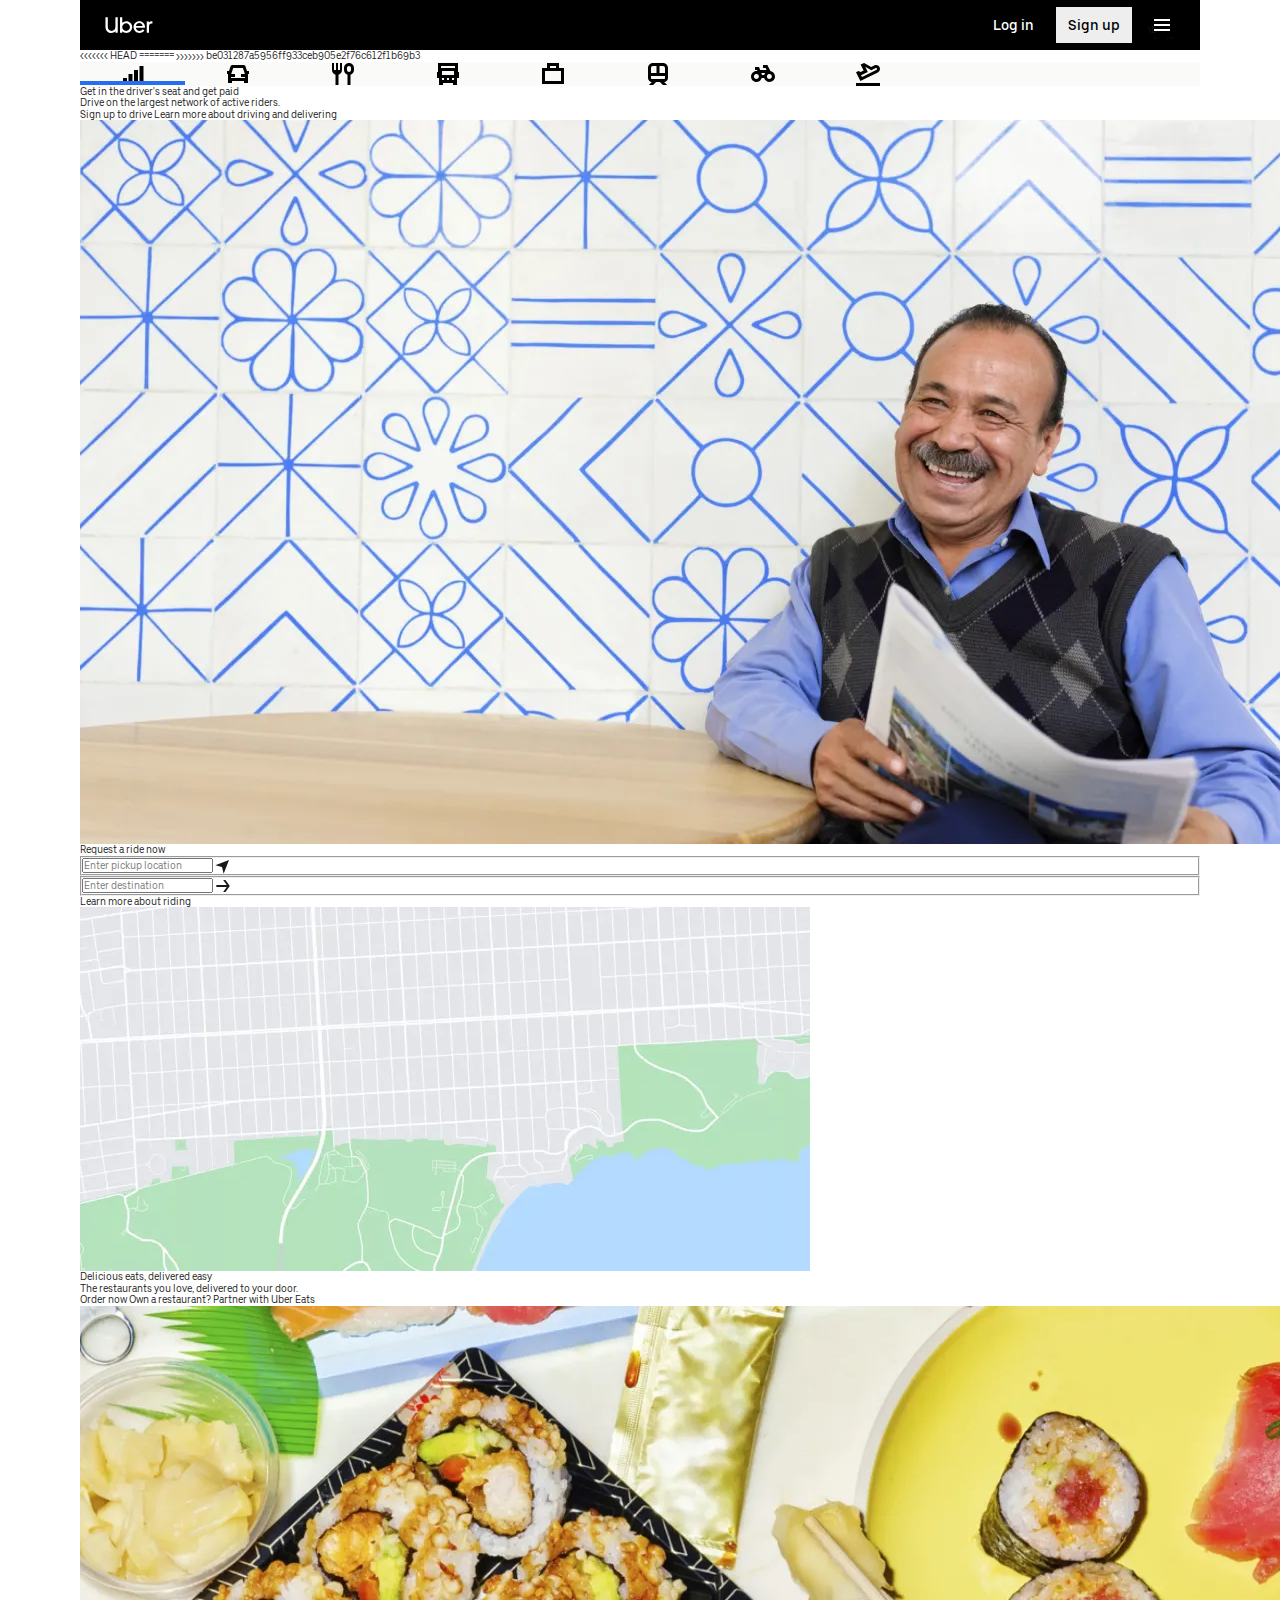
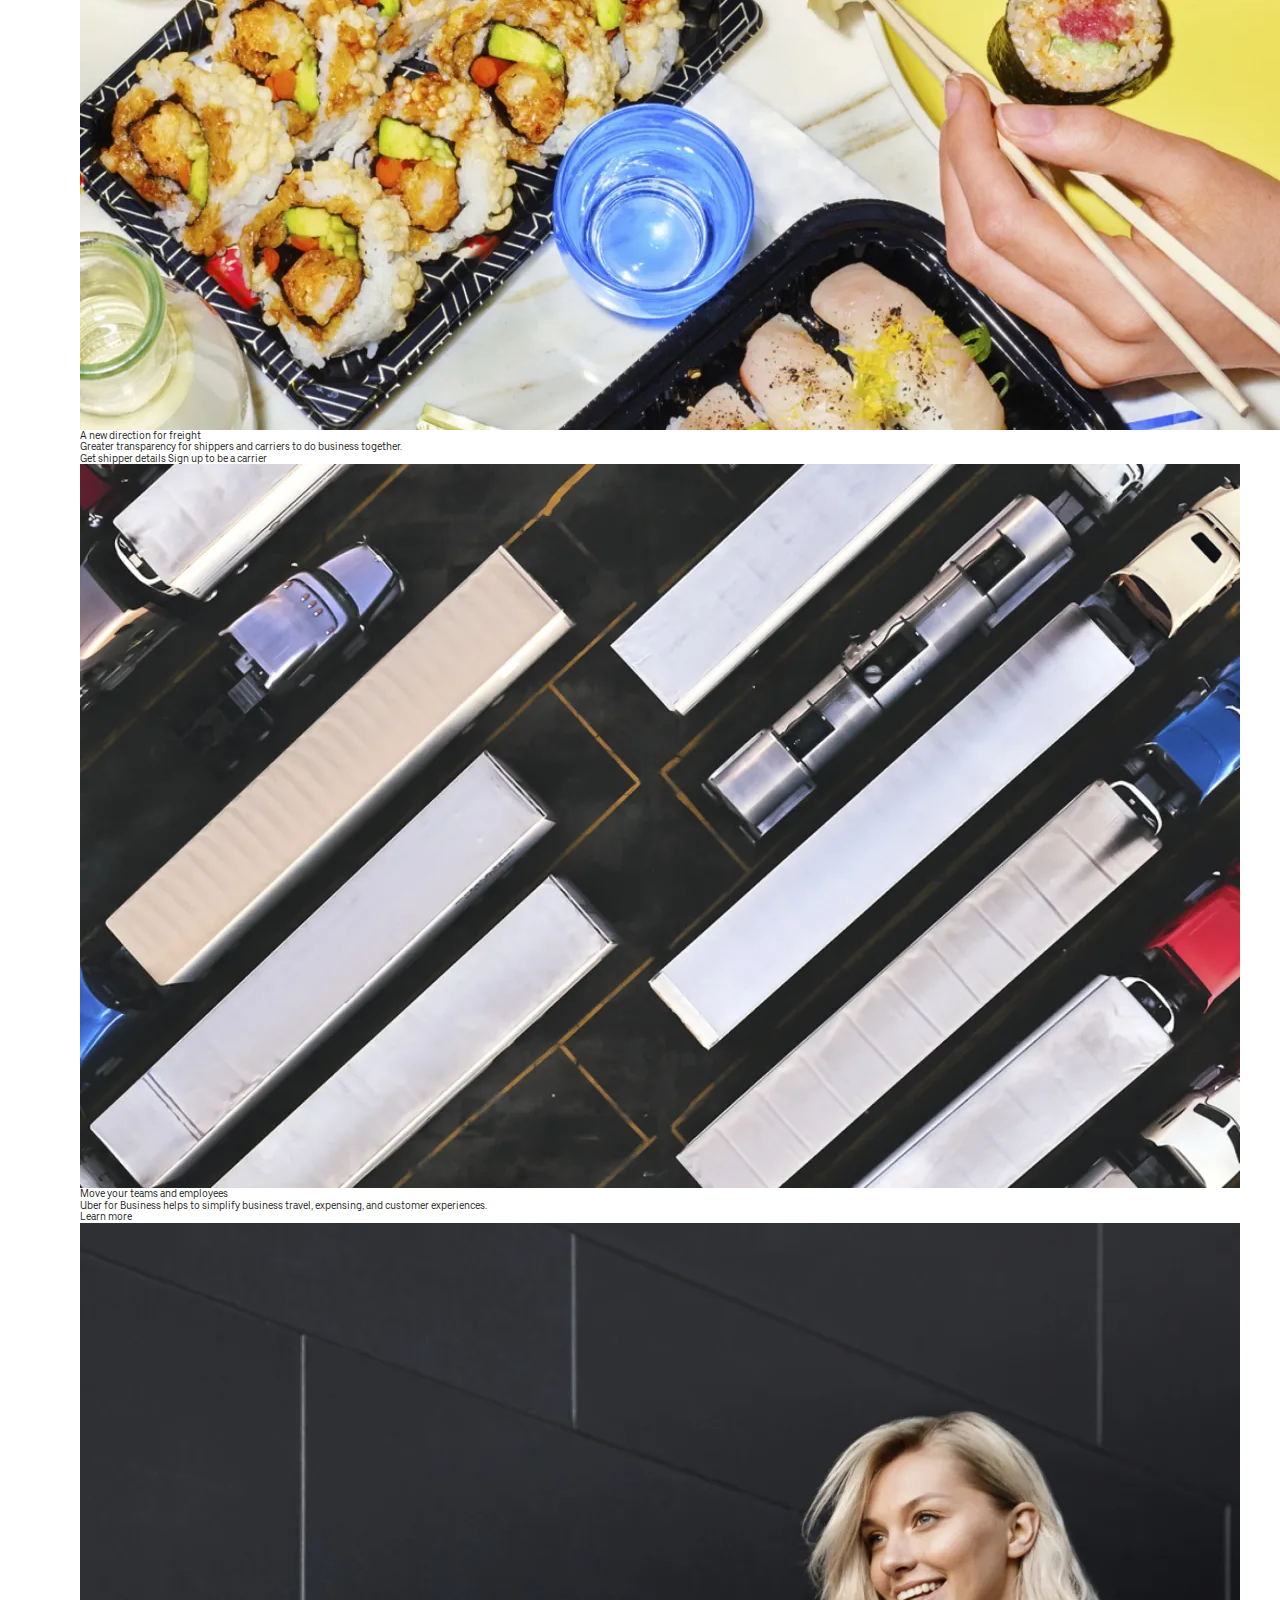
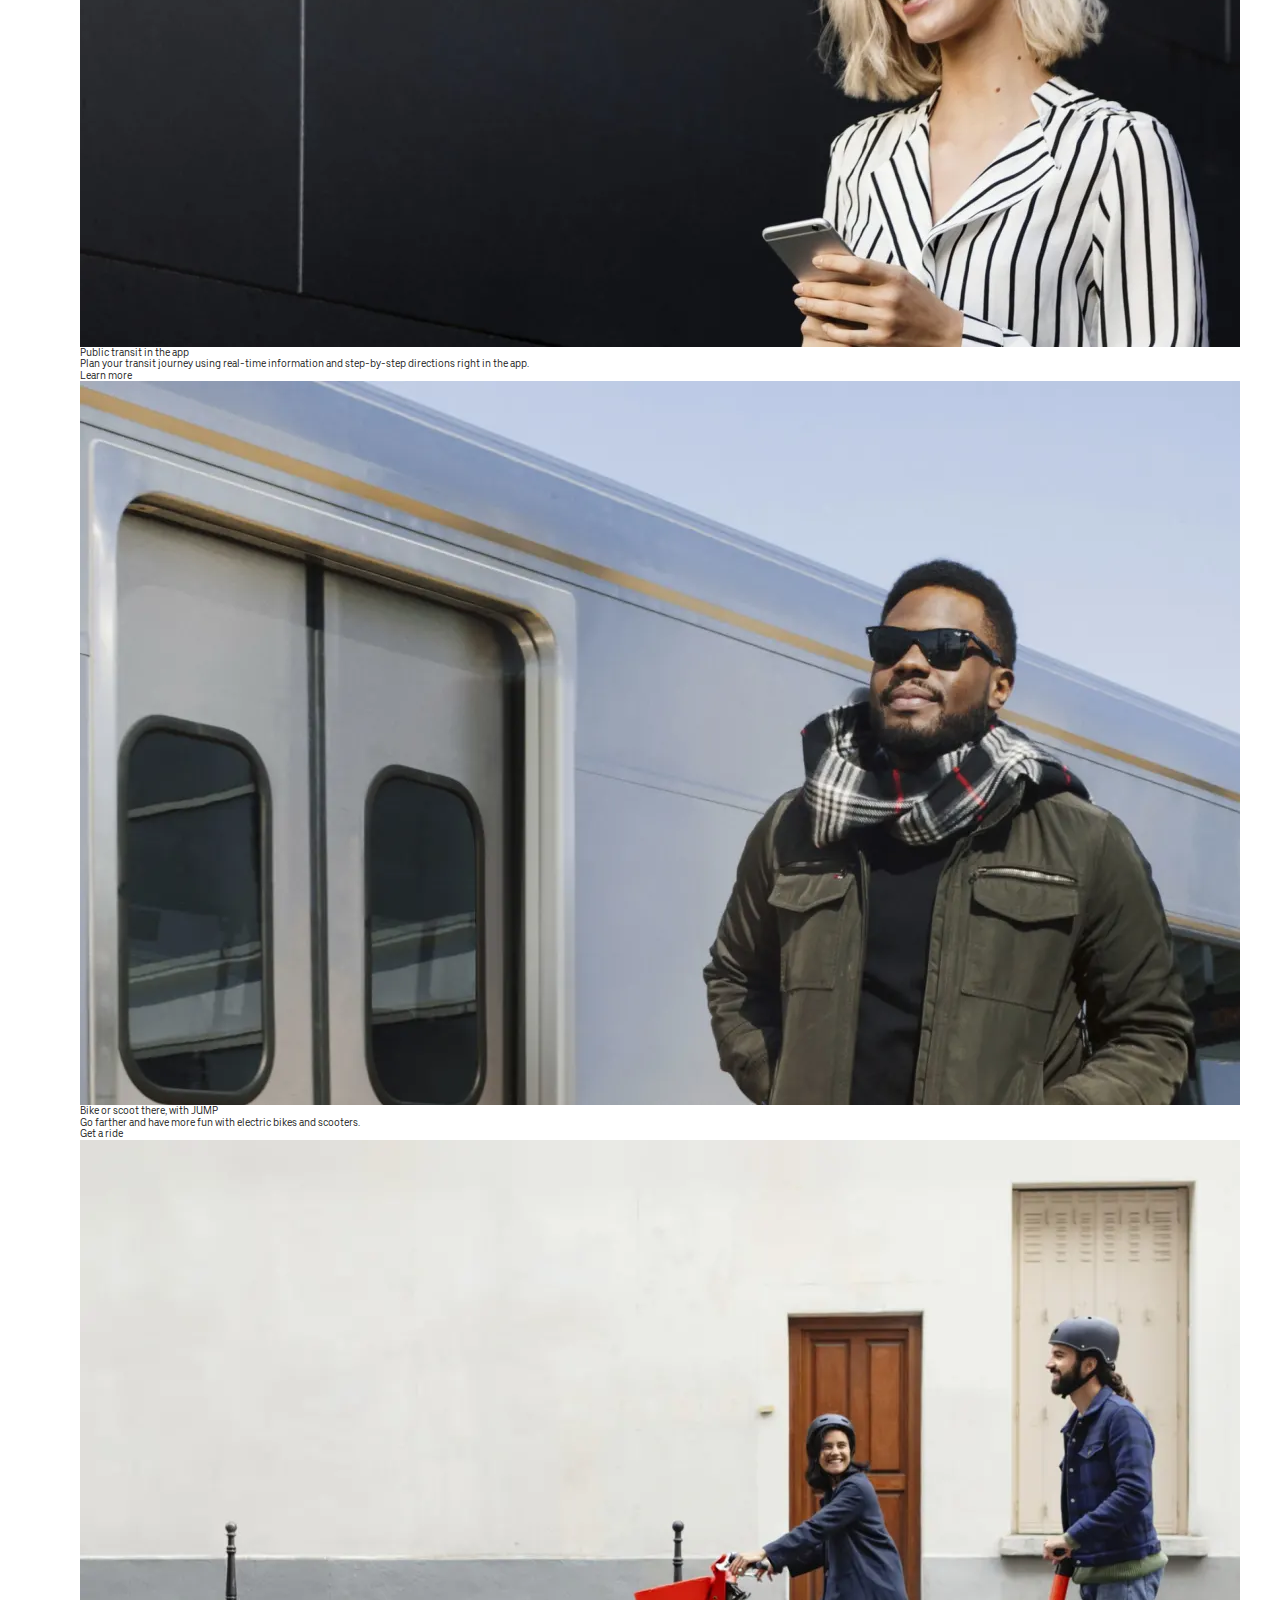
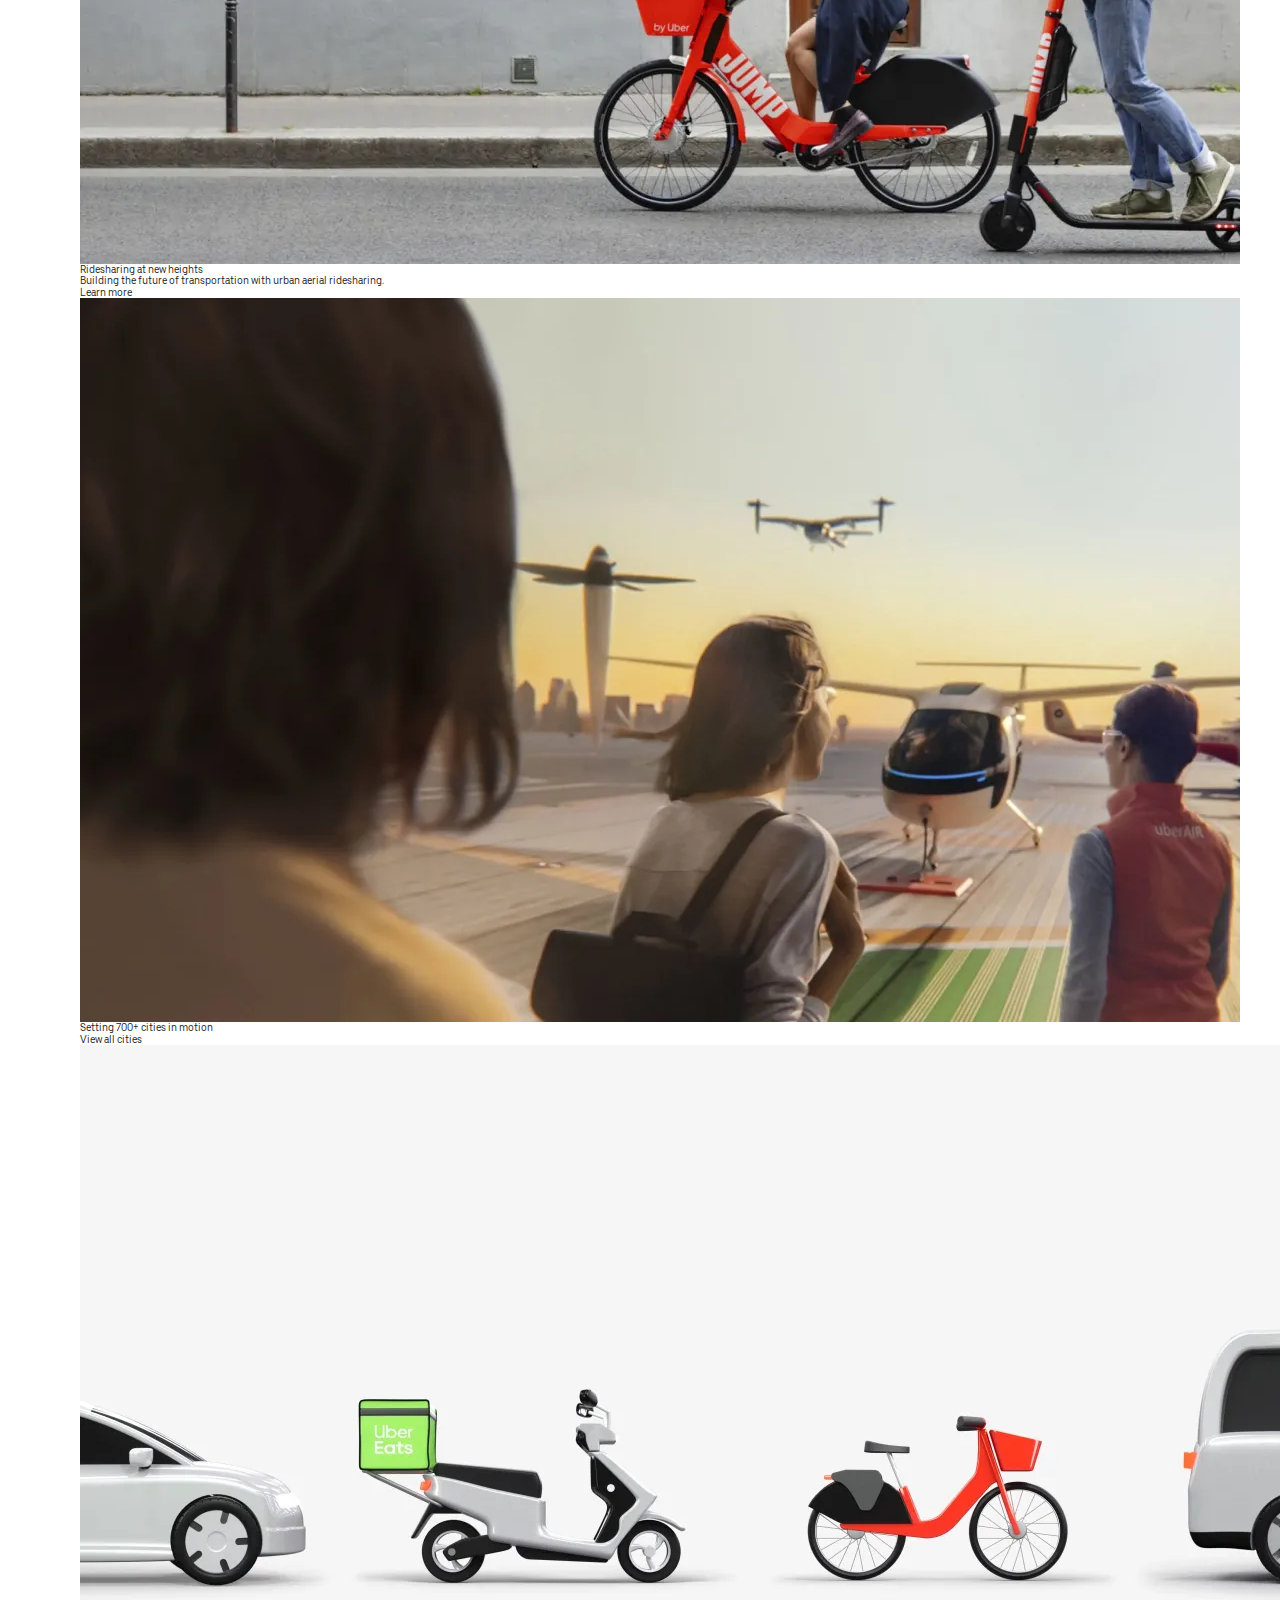
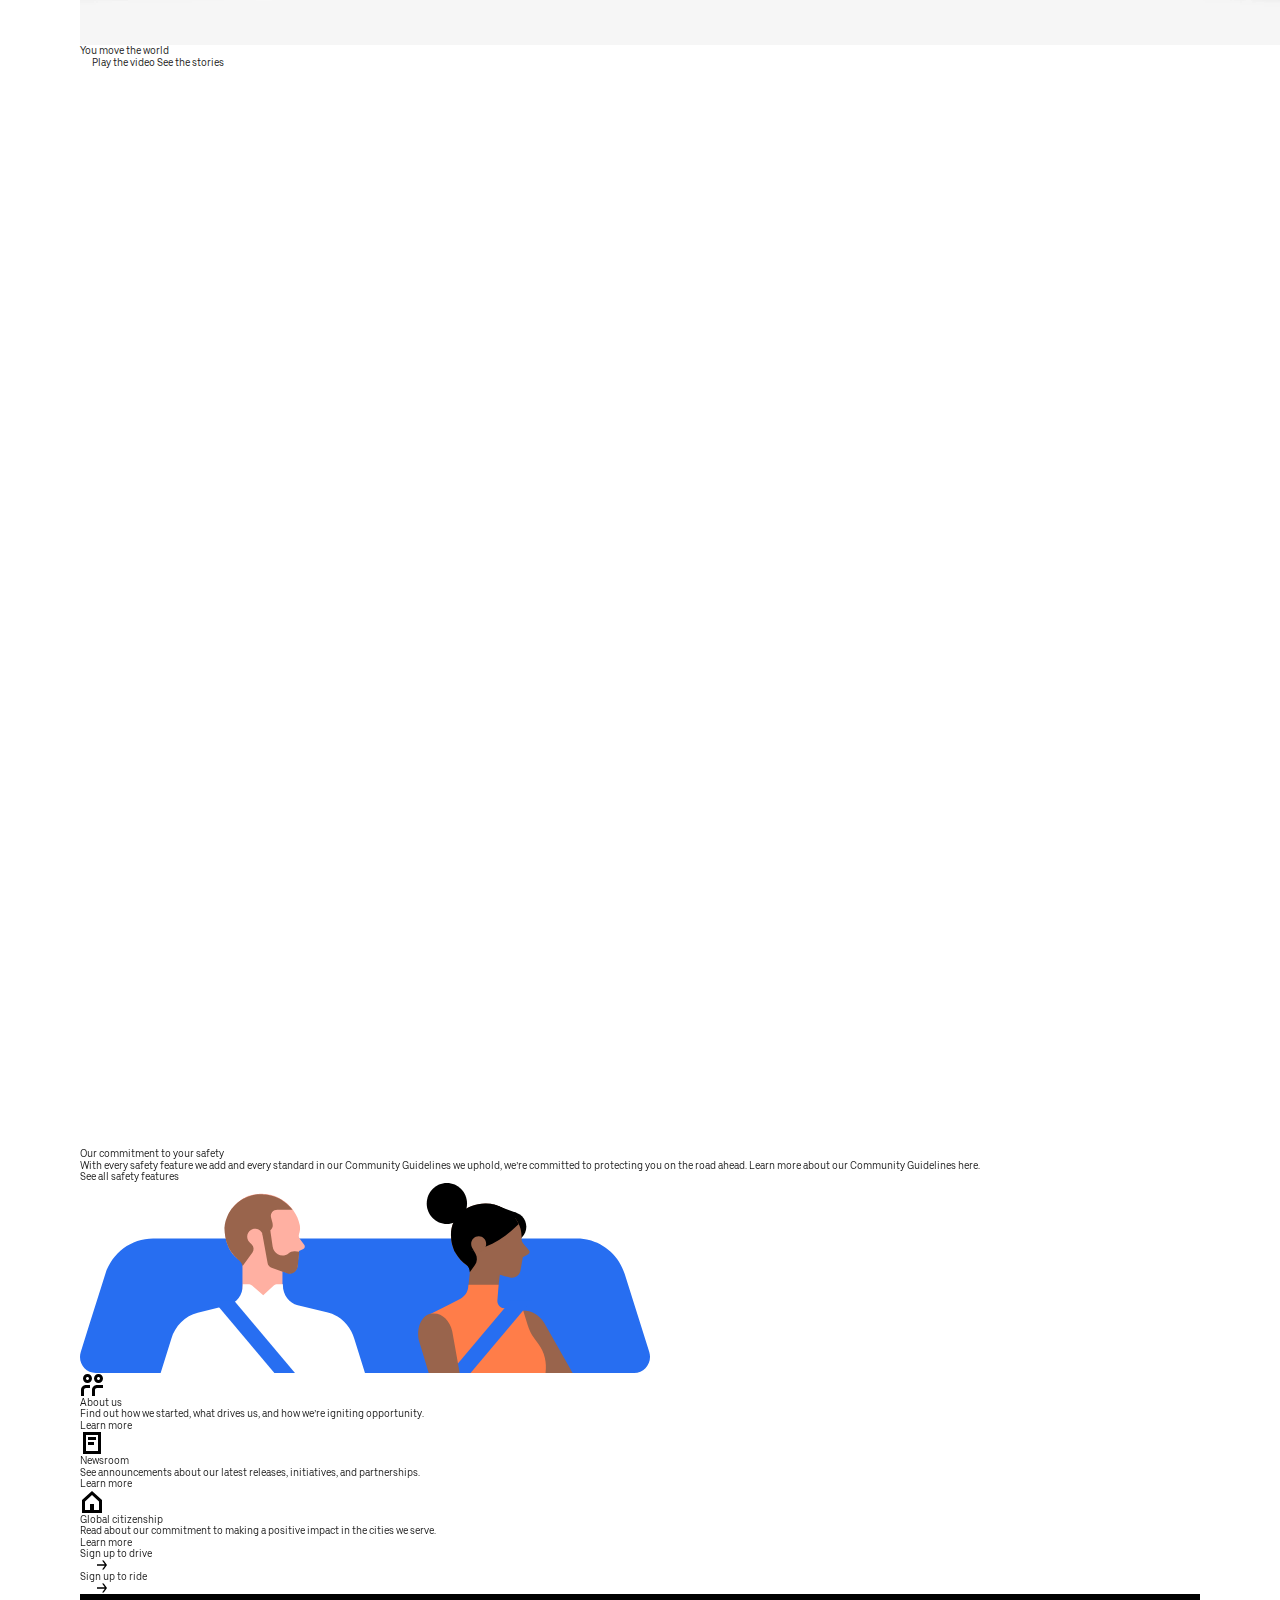
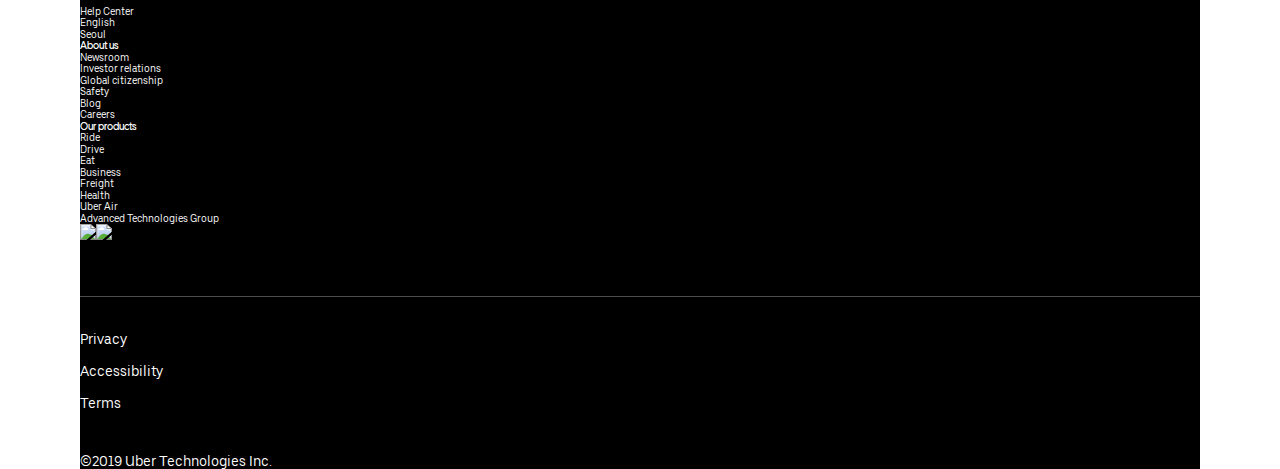
==== index.html @ dfd718b3 "Merge branch 'develop' of https://github.com/publizm/teamUber into develop" ====
<!DOCTYPE html>
<html lang="en">
<head>
    <meta charset="UTF-8">
    <meta name="viewport" content="width=device-width, initial-scale=1.0">
    <meta http-equiv="X-UA-Compatible" content="ie=edge">
    <title>Uber Project</title>
    <link rel="stylesheet" href="./assets/css/style.css">
	<script src="./assets/js/jquery-3.2.1.min.js"></script>
	<script src="./assets/js/header.js" defer></script>
</head>
<body>
    <div id="wrap">
        <header id="header">
            <div class="header-inner">
                <h1 class="logo">
                    <a href="#self">
                        <svg role="img" viewBox="0 0 154 52" fill="#fff">
                            <title>Uber</title>
                            <path d="M8.088 31.704c0 8.136 5.328 13.392 12.384 13.392 6.984 0 12.384-5.4 12.384-13.392V.6h7.56V51h-7.488v-4.68c-3.384 3.528-8.064 5.544-13.32 5.544-10.8 0-19.08-7.848-19.08-19.728V.6h7.56v31.104zM47.832 51V.6h7.272v18.36a18.156 18.156 0 0 1 13.032-5.472c10.8 0 19.296 8.568 19.296 19.224 0 10.584-8.496 19.152-19.296 19.152-5.112 0-9.792-2.088-13.104-5.472V51h-7.2zm7.128-18.288c0 7.056 5.616 12.744 12.672 12.744 6.912 0 12.6-5.688 12.6-12.744 0-7.128-5.688-12.744-12.6-12.744-6.984 0-12.672 5.616-12.672 12.744zm36.792-.072c0-10.368 8.136-19.08 18.864-19.08 10.584 0 18.36 8.136 18.36 19.08v2.376h-29.88c1.008 5.976 5.976 10.44 12.168 10.44 4.248 0 7.848-1.728 10.584-5.4l5.256 3.888c-3.672 4.896-9.144 7.848-15.84 7.848-11.016 0-19.512-8.208-19.512-19.152zm18.72-12.744c-5.4 0-9.936 3.744-11.232 9.36h22.392c-1.224-5.616-5.76-9.36-11.16-9.36zm42.696.864h-3.024c-4.752 0-8.208 3.672-8.208 9.36V51h-7.272V14.28h7.2v4.536c1.8-2.952 4.752-4.824 8.784-4.824h2.52v6.768z"/>
                        </svg>
                    </a>
                </h1>
                <div class="util-box">
                    <ul class="util-list clear-fix">
                        <li><a href="#self" class="login-btn">Log in</a></li>
                        <li><a href="#self" class="signup-btn">Sign up</a></li>
                    </ul>
                    <button type="button" class="nav-btn" aria-label="navigation button">
                        <span>gnb button</span>
                    </button>
                </div>
            </div>
            <nav class="navigation" style="display: none;">
                <h2 class="a11y-hidden">Global menu</h2>
                <section class="menu-login-area" aria-hidden="true">
                    <h3 class="a11y-hidden">Login area</h3>
                    <ul class="type-list">
                        <li>
                            <span class="icon" aria-hidden="true">
                                <svg viewBox="0 0 24 24" fill="none">
                                    <path d="M12 1C5.9 1 1 5.9 1 12s4.9 11 11 11 11-4.9 11-11S18.1 1 12 1zm0 3c3.9 0 7.1 2.8 7.9 6.5h-3.1c-.6-2-2.5-3.5-4.7-3.5S8 8.5 7.4 10.5H4.3C4.9 6.8 8.1 4 12 4zm0 10c-1.1 0-2-.9-2-2s.9-2 2-2 2 .9 2 2-.9 2-2 2zm-7.9-.5h3.1c.5 1.5 1.7 2.8 3.2 3.2v3.1c-3.1-.6-5.6-3.1-6.3-6.3zm9.4 6.4v-3.1c1.5-.5 2.8-1.7 3.2-3.2h3.1c-.6 3.1-3.1 5.6-6.3 6.3z" fill="#000"></path>
                                </svg>
                            </span>
                            <a href="#self">
                                <p class="type-title">Driver login</p>
                                <span>
                                    <svg aria-hidden="true" focusable="false" width="44px" height="1em" fill="#000000" viewBox="0 0 36 36">
                                        <path fill-rule="evenodd" clip-rule="evenodd" d="M18.2354 2H24.2711L36 18L24.2711 34H18.2354L28.1237 20.56H0V15.44H28.1237L18.2354 2Z"></path>
                                    </svg>
                                </span>
                            </a>
                            <p class="text">Find everything you need to track your success on the road.</p>
                        </li>
                        <li>
                            <span class="icon" aria-hidden="true">
                                <svg viewBox="0 0 24 24" fill="none">
                                    <path fill-rule="evenodd" clip-rule="evenodd" d="M17.5 6.5c0 3-2.5 5.5-5.5 5.5S6.5 9.5 6.5 6.5 9 1 12 1s5.5 2.5 5.5 5.5zm-3 0C14.5 5.1 13.4 4 12 4S9.5 5.1 9.5 6.5 10.6 9 12 9s2.5-1.1 2.5-2.5zM3 20c0-3.3 2.7-6 6-6h6c3.3 0 6 2.7 6 6v3h-3v-3c0-1.7-1.4-3-3-3H9c-1.6 0-3 1.3-3 3v3H3v-3z" fill="#000"></path>
                                </svg>
                            </span>
                            <a href="#self">
                                <p class="type-title">Rider login</p>
                                <span>
                                    <svg aria-hidden="true" focusable="false" width="44px" height="1em" fill="#000000" viewBox="0 0 36 36">
                                        <path fill-rule="evenodd" clip-rule="evenodd" d="M18.2354 2H24.2711L36 18L24.2711 34H18.2354L28.1237 20.56H0V15.44H28.1237L18.2354 2Z"></path>
                                    </svg>
                                </span>
                            </a>
                            <p class="text">Manage your payment options, review trip history, and more.</p>
                        </li>
                    </ul>
                </section>

                <section class="menu-signup-area" aria-hidden="true">
                    <h3 class="a11y-hidden">Sign up area</h3>
                    <ul class="type-list">
                        <li>
                            <span class="icon" aria-hidden="true">
                                <svg viewBox="0 0 24 24" fill="none">
                                    <path d="M12 1C5.9 1 1 5.9 1 12s4.9 11 11 11 11-4.9 11-11S18.1 1 12 1zm0 3c3.9 0 7.1 2.8 7.9 6.5h-3.1c-.6-2-2.5-3.5-4.7-3.5S8 8.5 7.4 10.5H4.3C4.9 6.8 8.1 4 12 4zm0 10c-1.1 0-2-.9-2-2s.9-2 2-2 2 .9 2 2-.9 2-2 2zm-7.9-.5h3.1c.5 1.5 1.7 2.8 3.2 3.2v3.1c-3.1-.6-5.6-3.1-6.3-6.3zm9.4 6.4v-3.1c1.5-.5 2.8-1.7 3.2-3.2h3.1c-.6 3.1-3.1 5.6-6.3 6.3z" fill="#000"></path>
                                </svg>
                            </span>
                            <a href="#self">
                                <p class="type-title">Sign up to drive</p>
                                <span>
                                    <svg aria-hidden="true" focusable="false" width="44px" height="1em" fill="#000000" viewBox="0 0 36 36">
                                        <path fill-rule="evenodd" clip-rule="evenodd" d="M18.2354 2H24.2711L36 18L24.2711 34H18.2354L28.1237 20.56H0V15.44H28.1237L18.2354 2Z"></path>
                                    </svg>
                                </span>
                            </a>
                        </li>
                        <li>
                            <span class="icon" aria-hidden="true">
                                <svg viewBox="0 0 24 24" fill="none">
                                    <path fill-rule="evenodd" clip-rule="evenodd" d="M17.5 6.5c0 3-2.5 5.5-5.5 5.5S6.5 9.5 6.5 6.5 9 1 12 1s5.5 2.5 5.5 5.5zm-3 0C14.5 5.1 13.4 4 12 4S9.5 5.1 9.5 6.5 10.6 9 12 9s2.5-1.1 2.5-2.5zM3 20c0-3.3 2.7-6 6-6h6c3.3 0 6 2.7 6 6v3h-3v-3c0-1.7-1.4-3-3-3H9c-1.6 0-3 1.3-3 3v3H3v-3z" fill="#000"></path>
                                </svg>
                            </span>
                            <a href="#self">
                                <p class="type-title">Sign up to ride</p>
                                <span>
                                    <svg aria-hidden="true" focusable="false" width="44px" height="1em" fill="#000000" viewBox="0 0 36 36">
                                        <path fill-rule="evenodd" clip-rule="evenodd" d="M18.2354 2H24.2711L36 18L24.2711 34H18.2354L28.1237 20.56H0V15.44H28.1237L18.2354 2Z"></path>
                                    </svg>
                                </span>
                            </a>
                        </li>
                    </ul>
                </section>

                <section class="menu-gnb-area" aria-hidden="true">
                    <h3 class="a11y-hidden">site navigation area</h3>
                    <div class="language-btn-box">
                        <a href="#self" class="language-btn">
                            <span>
                                <svg viewBox="0 0 24 24" fill="none">
                                    <title>EN</title>
                                    <path d="M12 1C5.9 1 1 5.9 1 12s4.9 11 11 11 11-4.9 11-11S18.1 1 12 1zm8 11c0 .7-.1 1.4-.3 2-.6-1.5-1.6-3.1-3-4.7l1.8-1.8c1 1.3 1.5 2.8 1.5 4.5zM6.5 6.5c1.3 0 3.6.8 6 2.9l-3.2 3.2C7.1 9.8 6.5 7.5 6.5 6.5zm8.1 5c2.3 2.7 2.9 5 2.9 6-1.3 0-3.6-.8-6-2.9l3.1-3.1zm1.9-6.1l-1.9 1.9c-1.6-1.4-3.2-2.4-4.7-3 .7-.2 1.3-.3 2-.3 1.8 0 3.3.5 4.6 1.4zM4 12c0-.7.1-1.4.3-2 .6 1.5 1.6 3.1 3 4.7l-1.8 1.8C4.5 15.2 4 13.7 4 12zm3.5 6.6l1.9-1.9c1.6 1.4 3.2 2.4 4.7 3-.7.2-1.3.3-2 .3-1.8 0-3.3-.5-4.6-1.4z" fill="currentColor"></path>
                                </svg>
                            </span>
                            EN
                        </a>
                    </div>
                    <ul class="depth2 clear-fix" role="tablist">
                        <li class="on" role="tab">
                            <button type="button">Our products</button>
                        </li>
                        <li role="tab">
                            <button type="button">Our company</button>
                        </li>
                    </ul>
                    <div class="depth3">
                        <div class="gnb-list-box" role="tabpanel" aria-hidden="false">
                            <h4 class="a11y-hidden">Our products menu</h4>
                            <ul class="depth3-list">
                                <li>
                                    <a href="#self">
                                        Ride
                                        <span aria-hidden="true">
                                            <svg viewBox="0 0 24 24" fill="none">
                                                <path d="M18 8v3.8l-6 4.6-6-4.6V8l6 4.6L18 8z" fill="#000"></path>
                                            </svg>
                                        </span>
                                    </a>
                                    <ul class="depth4-list">
                                        <li><a href="#self">Overview</a></li>
                                        <li><a href="#self">How it works</a></li>
                                        <li><a href="#self">Price estimator</a></li>
                                        <li><a href="#self">Safety</a></li>
                                        <li><a href="#self">Find a city</a></li>
                                        <li><a href="#self">Find an airport</a></li>
                                        <li><a href="#self">Blog</a></li>
                                    </ul>
                                </li>
                                <li>
                                    <a href="#self">
                                        Drive
                                        <span aria-hidden="true">
                                            <svg viewBox="0 0 24 24" fill="none">
                                                <path d="M18 8v3.8l-6 4.6-6-4.6V8l6 4.6L18 8z" fill="#000"></path>
                                            </svg>
                                        </span>
                                    </a>
                                    <ul class="depth4-list">
                                        <li><a href="#self">Overview</a></li>
                                        <li><a href="#self">How to sign up</a></li>
                                        <li><a href="#self">Earnings</a></li>
                                        <li><a href="#self">Driver app</a></li>
                                        <li><a href="#self">Driver safety</a></li>
                                        <li><a href="#self">Blog</a></li>
                                    </ul>
                                </li>
                                <li>
                                    <a href="#self">
                                        Uber Eats
                                        <span aria-hidden="true">
                                            <svg viewBox="0 0 24 24" fill="none">
                                                <path d="M18 8v3.8l-6 4.6-6-4.6V8l6 4.6L18 8z" fill="#000"></path>
                                            </svg>
                                        </span>
                                    </a>
                                    <ul class="depth4-list">
                                        <li><a href="#self">Overview</a></li>
                                        <li><a href="#self">Find a city</a></li>
                                        <li><a href="#self">Blog</a></li>
                                    </ul>
                                </li>
                                <li>
                                    <a href="#self">
                                        Uber for Business
                                        <span aria-hidden="true">
                                            <svg viewBox="0 0 24 24" fill="none">
                                                <path d="M18 8v3.8l-6 4.6-6-4.6V8l6 4.6L18 8z" fill="#000"></path>
                                            </svg>
                                        </span>
                                    </a>
                                    <ul class="depth4-list">
                                        <li><a href="#self">Overview</a></li>
                                        <li><a href="#self">Resources</a></li>
                                        <li><a href="#self">Uber for Business Blog</a></li>
                                    </ul>
                                </li>
                                <li>
                                    <a href="#self">
                                        Freight
                                        <span aria-hidden="true">
                                            <svg viewBox="0 0 24 24" fill="none">
                                                <path d="M18 8v3.8l-6 4.6-6-4.6V8l6 4.6L18 8z" fill="#000"></path>
                                            </svg>
                                        </span>
                                    </a>
                                    <ul class="depth4-list">
                                        <li><a href="#self">Overview</a></li>
                                        <li><a href="#self">Blog</a></li>
                                    </ul>
                                </li>
                            </ul>
                        </div>
                        <div class="gnb-list-box" role="tabpanel" aria-hidden="true">
                            <h4 class="a11y-hidden">Our company menu</h4>
                            <ul class="depth3-list">
                                <li>
                                    <a href="#self">About us</a>
                                </li>
                                <li>
                                    <a href="#self">How Uber works</a>
                                </li>
                                <li>
                                    <a href="#self">Global citizenship</a>
                                </li>
                                <li>
                                    <a href="#self">Newsroom</a>
                                </li>
                                <li>
                                    <a href="#self">Investor relations</a>
                                </li>
                                <li>
                                    <a href="#self">Careers</a>
                                </li>
                            </ul>
                        </div>
                    </div>
                    <div class="cs-cite-box">
                        <ul class="cs-list">
                            <li><a href="#self">Safety</a></li>
                            <li><a href="#self">Help</a></li>
                        </ul>
                    </div>
                </section>
            </nav>
        </header>
<<<<<<< HEAD
=======
        <style>
            /* .product-panel {display: none;} */


            /* 시작 */
        </style>
>>>>>>> be031287a5956ff933ceb905e2f76c612f1b69b3
        <main id="main" role="main">
            <section class="products">
                <h2 class="a11y-hidden">products</h2>
                <div class="product-list">
                    <ul role="tablist">
                        <li class="product-list-tab on" role="tab" aria-controls="section1" tabindex="0">
                            <a href="#self">
                                <img src="./assets/images/product-icon-graph.svg" alt="">
                                <span>Earn</span>
                            </a>
                        </li>
                        <li class="product-list-tab" role="tab" aria-controls="section2" tabindex="0">
                            <a href="#self">
                                <img src="./assets/images/product-icon-car.svg" alt="">
                                <span>Ride</span>
                            </a>
                        </li>
                        <li class="product-list-tab" role="tab" aria-controls="section3" tabindex="0">
                            <a href="#self">
                                <img src="./assets/images/product-icon-eats.svg" alt="">
                                <span>Eat</span>
                            </a>
                        </li>
                        <li class="product-list-tab" role="tab" aria-controls="section4" tabindex="0">
                            <a href="#self">
                                <img src="./assets/images/product-icon-truck.svg" alt="">
                                <span>Freight</span>
                            </a>
                        </li>
                        <li class="product-list-tab" role="tab" aria-controls="section5" tabindex="0">
                            <a href="#self">
                                <img src="./assets/images/product-icon-business.svg" alt="">
                                <span>Business</span>
                            </a>
                        </li>
                        <li class="product-list-tab" role="tab" aria-controls="section6" tabindex="0">
                            <a href="#self">
                                <img src="./assets/images/product-icon-subway.svg" alt="">
                                <span>Transit</span>
                            </a>
                        </li>
                        <li class="product-list-tab" role="tab" aria-controls="section7" tabindex="0">
                            <a href="#self">
                                <img src="./assets/images/product-icon-bike.svg" alt="">
                                <span>Bike</span>
                            </a>
                        </li>
                        <li class="product-list-tab" role="tab" aria-controls="section8" tabindex="0">
                            <a href="#self">
                                <img src="./assets/images/product-icon-airplane.svg" alt="">
                                <span>Fly</span>
                            </a>
                        </li>
                    </ul>
                </div>
                <div class="product-outer">
                    <div class="product-panel earn" role="tabpanel" id="section1" aria-labelledby="tab1">
                        <div class="detail-text">
                            <em>Get in the driver's seat and get paid</em>
                            <p>Drive on the largest network of active riders.</p>
                            <a href="#self" class="btn-link">Sign up to drive</a>
                            <a href="#self" class="text-link">Learn more about driving and delivering</a>
                        </div>
                        <div class="detail-img">
                            <img src="./assets/images/earn_2x.jpg" alt="">
                        </div>
                    </div>
                    <div class="product-panel ride" role="tabpanel" id="section2" aria-labelledby="tab2">
                        <div class="detail-text">
                            <em>Request a ride now</em>
                            <form class="request-input-box">
                                <fieldset class="pickup">
                                    <label for="user-location" class="a11y-hidden">pickup location</label>
                                    <input type="text" id="user-location" name="pickup" placeholder="Enter pickup location" required>
                                    <a href="#self">
                                        <svg aria-hidden="true" focusable="false" width="16px" height="16px" fill="currentColor" viewBox="0 0 24 24" tabindex="0" role="button" aria-label="Locate me" class="pe-location-fetch bi ys fr yt s7 yu">
                                            <path d="M10.5 13.5L.5 11 21 3l-8 20.5-2.5-10z"></path>
                                        </svg>
                                    </a>
                                </fieldset>
                                <fieldset class="destination">
                                    <label for="" class="a11y-hidden">Enter destination</label>
                                    <input type="text" id="" name="destination" placeholder="Enter destination" required>
                                    <a href="#self" role="button">
                                        <svg viewBox="0 0 24 24" fill="none" width="16px" height="16px">
                                            <title>Arrow right (filled)</title><path d="M22.2 12l-6.5 9h-3.5l5.5-7.5H2v-3h15.7L12.2 3h3.5l6.5 9z" fill="currentColor"></path>
                                        </svg>
                                    </a>
                                </fieldset>
                            </form>
                            <a href="#self" class="text-link">Learn more about riding</a>
                        </div>
                        <div class="detail-img">
                            <img src="./assets/images/map.jpg" alt="">
                        </div>
                    </div>
                    <div class="product-panel eat" role="tabpanel" id="section3" aria-labelledby="tab3">
                        <div class="detail-text">
                            <em>Delicious eats, delivered easy</em>
                            <p>The restaurants you love, delivered to your door.</p>
                            <a href="#self" class="btn-link">Order now</a>
                            <a href="#self" class="text-link">Own a restaurant? Partner with Uber Eats</a>
                        </div>
                        <div class="detail-img">
                            <img src="./assets/images/Eats_2x.jpg" alt="">
                        </div>
                    </div>
                    <div class="product-panel freight" role="tabpanel" id="section4" aria-labelledby="tab5">
                        <div class="detail-text">
                            <em>A new direction for freight</em>
                            <p>Greater transparency for shippers and carriers to do business together.</p>
                            <a href="#self" class="btn-link">Get shipper details</a>
                            <a href="#self" class="text-link">Sign up to be a carrier</a>
                        </div>
                        <div class="detail-img">
                            <img src="./assets/images/Freight_2x.jpg" alt="">
                        </div>
                    </div>
                    <div class="product-panel business" role="tabpanel" id="section5" aria-labelledby="tab5">
                        <div class="detail-text">
                            <em>Move your teams and employees</em>
                            <p>Uber for Business helps to simplify business travel, expensing, and customer experiences.</p>
                            <a href="#self" class="btn-link">Learn more</a>
                        </div>
                        <div class="detail-img">
                            <img src="./assets/images/Business_2x.jpg" alt="">
                        </div>
                    </div>
                    <div class="product-panel transit" role="tabpanel" id="section6" aria-labelledby="tab6">
                        <div class="detail-text">
                            <em>Public transit in the app</em>
                            <p>Plan your transit journey using real-time information and step-by-step directions right in the app.</p>
                            <a href="#self" class="btn-link">Learn more</a>
                        </div>
                        <div class="detail-img">
                            <img src="./assets/images/Transit_2x.jpg" alt="">
                        </div>
                    </div>
                    <div class="product-panel bike" role="tabpanel" id="section7" aria-labelledby="tab7">
                        <div class="detail-text">
                            <em>Bike or scoot there, with JUMP</em>
                            <p>Go farther and have more fun with electric bikes and scooters.</p>
                            <a href="#self" class="btn-link">Get a ride</a>
                        </div>
                        <div class="detail-img">
                            <img src="./assets/images/bikes_2x.jpg" alt="">
                        </div>
                    </div>
                    <div class="product-panel fly" role="tabpanel" id="section8" aria-labelledby="tab8">
                        <div class="detail-text">
                            <em>Ridesharing at new heights</em>
                            <p>Building the future of transportation with urban aerial ridesharing.</p>
                            <a href="#self" class="btn-link">Learn more</a>
                        </div>
                        <div class="detail-img">
                            <img src="./assets/images/Fly_2x.jpg" alt="">
                        </div>
                    </div>
                </div>
            </section>
            <section class="service">
                <div class="service-info">
                    <h2>Setting 700+ cities in motion</h2>
                    <a href="#self" class="text-link">View all cities</a>
                </div>
                <div class="service-bg">
                    <img src="./assets/images/Modalities_banner_home.jpg" alt="">
                </div>
            </section>
            <article class="ad-video">
                <h2 class="a11y-hidden">Uber video for AD</h2>
                <div class="video-info-layer">
                    <p>You move the world</p>
                    <a href="#self" class="youtube-link">
                        <svg aria-hidden="true" focusable="false" width="1em" height="1em" fill="white" viewBox="0 0 65 45">
                            <path d="M54 0H11C4.9 0 0 4.9 0 11v23c0 6.1 4.9 11 11 11h43c6.1 0 11-4.9 11-11V11c0-6.1-4.9-11-11-11zm-8.8 22.9l-19.5 10c-.2.1-.5 0-.7-.2 0-.1-.1-.1-.1-.2v-20c0-.3.2-.5.5-.5.1 0 .2 0 .2.1l19.5 10c.2.1.3.4.2.7.1 0 0 .1-.1.1z"></path>
                        </svg>
                        <span>Play the video</span>
                    </a>
                    <a href="#self" class="text-link">See the stories</a>
                </div>
                <div class="video-box">
                    <video src="./assets/video/ad-video.mp4" muted autoplay loop></video>
                </div>
            </article>
            <section class="safety">
                <div class="safety-details">
                    <h2>Our commitment to your safety</h2>
                    <p>
                        With every safety feature we add and every standard in our Community Guidelines we uphold, we’re committed to protecting you on the road ahead. Learn more about our Community Guidelines <a href="#self" class="here-link">here</a>.
                    </p>
                    <a href="#self" class="text-link">See all safety features</a>
                </div>
                <div class="safety-bg">
                    <img src="./assets/images/Safety_ilo.svg" alt="">
                </div>
            </section>
            <div class="sitemap-info">
                <div>
                    <img src="./assets/images/person-multiple-outlined.svg" alt="about-icon">
                    <dl class="description">
                        <dt>About us</dt>
                        <dd>Find out how we started, what drives us, and how we’re igniting opportunity.</dd>
                    </dl>
                    <a href="#self" class="text-link">Learn more</a>
                </div>
                <div>
                    <img src="./assets/images/document-outlined.svg" alt="newsroom-icon">
                    <dl class="description">
                        <dt>Newsroom</dt>
                        <dd>See announcements about our latest releases, initiatives, and partnerships.</dd>
                    </dl>
                    <a href="#self" class="text-link">Learn more</a>
                </div>
                <div>
                    <img src="./assets/images/home-outlined.svg" alt="citizenship-icon">
                    <dl class="description">
                        <dt>Global citizenship</dt>
                        <dd>Read about our commitment to making a positive impact in the cities we serve.</dd>
                    </dl>
                    <a href="#self" class="text-link">Learn more</a>
                </div>
            </div>
            <ul class="signup-list">
                <li>
                    <a href="#self">
                        <p>Sign up to drive</p>
                        <span>
                            <svg aria-hidden="true" focusable="false" width="44px" height="1em" fill="#000000" viewBox="0 0 36 36">
                                <path fill-rule="evenodd" clip-rule="evenodd" d="M18.2354 2H24.2711L36 18L24.2711 34H18.2354L28.1237 20.56H0V15.44H28.1237L18.2354 2Z"></path>
                            </svg>
                        </span>
                    </a>
                </li>
                <li>
                    <a href="#self">
                        <p>Sign up to ride</p>
                        <span>
                            <svg aria-hidden="true" focusable="false" width="44px" height="1em" fill="#000000" viewBox="0 0 36 36">
                                <path fill-rule="evenodd" clip-rule="evenodd" d="M18.2354 2H24.2711L36 18L24.2711 34H18.2354L28.1237 20.56H0V15.44H28.1237L18.2354 2Z"></path>
                            </svg>
                        </span>
                    </a>
                </li>
            </ul>
        </main>
        <footer id="footer">
            <div class="footer-top">
                <a href="#self" class="footer-logo">
                    <svg xmlns="http://www.w3.org/2000/svg" viewBox="0 0 154 52" fill="#fff">
                        <path d="M8.088 31.704c0 8.136 5.328 13.392 12.384 13.392 6.984 0 12.384-5.4 12.384-13.392V.6h7.56V51h-7.488v-4.68c-3.384 3.528-8.064 5.544-13.32 5.544-10.8 0-19.08-7.848-19.08-19.728V.6h7.56v31.104zM47.832 51V.6h7.272v18.36a18.156 18.156 0 0 1 13.032-5.472c10.8 0 19.296 8.568 19.296 19.224 0 10.584-8.496 19.152-19.296 19.152-5.112 0-9.792-2.088-13.104-5.472V51h-7.2zm7.128-18.288c0 7.056 5.616 12.744 12.672 12.744 6.912 0 12.6-5.688 12.6-12.744 0-7.128-5.688-12.744-12.6-12.744-6.984 0-12.672 5.616-12.672 12.744zm36.792-.072c0-10.368 8.136-19.08 18.864-19.08 10.584 0 18.36 8.136 18.36 19.08v2.376h-29.88c1.008 5.976 5.976 10.44 12.168 10.44 4.248 0 7.848-1.728 10.584-5.4l5.256 3.888c-3.672 4.896-9.144 7.848-15.84 7.848-11.016 0-19.512-8.208-19.512-19.152zm18.72-12.744c-5.4 0-9.936 3.744-11.232 9.36h22.392c-1.224-5.616-5.76-9.36-11.16-9.36zm42.696.864h-3.024c-4.752 0-8.208 3.672-8.208 9.36V51h-7.272V14.28h7.2v4.536c1.8-2.952 4.752-4.824 8.784-4.824h2.52v6.768z"/>
                    </svg>
                </a>
                <ul class="footer-help">
                    <li>
                        <a href="#self">
                            <span class="icon">
                                <svg aria-hidden="true" focusable="false" fill="currentColor" viewBox="0 0 24 24">
                                    <path d="M12 0a12 12 0 1 0 12 12A12 12 0 0 0 12 0zm0 20.73A8.73 8.73 0 1 1 20.73 12 8.74 8.74 0 0 1 12 20.73z"></path>
                                    <path d="M12 5.45a4.37 4.37 0 0 0-4.28 3.5l3.21.65A1.09 1.09 0 1 1 12 10.91H9.82v4.36h3.27V14A4.36 4.36 0 0 0 12 5.45zM9.82 16.7h3.27v1.85H9.82z"></path>
                                </svg>
                            </span>
                            Help Center
                        </a>
                    </li>
                    <li>
                        <a href="#self">
                            <span class="icon">
                                <svg aria-hidden="true" focusable="false" fill="currentColor" viewBox="0 0 23 23">
                                    <path d="M12 1C5.9 1 1 5.9 1 12s4.9 11 11 11 11-4.9 11-11S18.1 1 12 1zm8 11c0 .7-.1 1.4-.3 2-.6-1.5-1.6-3.1-3-4.7l1.8-1.8c1 1.3 1.5 2.8 1.5 4.5zM6.5 6.5c1.3 0 3.6.8 6 2.9l-3.2 3.2C7.1 9.8 6.5 7.5 6.5 6.5zm8.1 5c2.3 2.7 2.9 5 2.9 6-1.3 0-3.6-.8-6-2.9l3.1-3.1zm1.9-6.1l-1.9 1.9c-1.6-1.4-3.2-2.4-4.7-3 .7-.2 1.3-.3 2-.3 1.8 0 3.3.5 4.6 1.4zM4 12c0-.7.1-1.4.3-2 .6 1.5 1.6 3.1 3 4.7l-1.8 1.8C4.5 15.2 4 13.7 4 12zm3.5 6.6l1.9-1.9c1.6 1.4 3.2 2.4 4.7 3-.7.2-1.3.3-2 .3-1.8 0-3.3-.5-4.6-1.4z" fill="currentColor"></path>
                                </svg>
                            </span>
                            English
                        </a>
                    </li>
                    <li>
                        <a href="#self">
                            <span class="icon">
                                <svg aria-hidden="true" focusable="false" fill="currentColor" viewBox="0 0 17 17">
                                    <path d="M11.477 12.274l-3.615 2.72-3.614-2.72a5.7 5.7 0 0 1-1.953-4.312c0-3.131 2.492-5.671 5.567-5.671 3.076 0 5.567 2.54 5.567 5.67a5.7 5.7 0 0 1-1.952 4.313M7.862 0C3.52 0 0 3.586 0 8.008a8.041 8.041 0 0 0 3.318 6.536l.024-.049-.023.049L7.862 18l4.544-3.456-.023-.049.023.049a8.042 8.042 0 0 0 3.319-6.536C15.725 3.586 12.205 0 7.862 0"></path><path d="M6.638 6.628a1.788 1.788 0 0 0 0 2.495c.676.69 1.773.69 2.449 0a1.786 1.786 0 0 0 0-2.495 1.71 1.71 0 0 0-2.45 0"></path>
                                </svg>
                            </span>
                            Seoul
                        </a>
                    </li>
                </ul>
                <div class="footer-sitemap">
                    <div>
                        <a href="#self" id="footer-about">About us</a>
                        <ul class="footer-sitemap-list" aria-labelledby="footer-about">
                            <li><a href="#self">Newsroom</a></li>
                            <li><a href="#self">Investor relations</a></li>
                            <li><a href="#self">Global citizenship</a></li>
                            <li><a href="#self">Safety</a></li>
                            <li><a href="#self">Blog</a></li>
                            <li><a href="#self">Careers</a></li>
                        </ul>
                    </div>
                    <div>
                        <a href="#self" id="footer-product">Our products</a>
                        <ul class="footer-sitemap-list" aria-labelledby="footer-product">
                            <li><a href="#self">Ride</a></li>
                            <li><a href="#self">Drive</a></li>
                            <li><a href="#self">Eat</a></li>
                            <li><a href="#self">Business</a></li>
                            <li><a href="#self">Freight</a></li>
                            <li><a href="#self">Health</a></li>
                            <li><a href="#self">Uber Air</a></li>
                            <li><a href="#self">Advanced Technologies Group</a></li>
                        </ul>
                    </div>
                </div>
                <div class="download-apps">
                    <a href="#self"><img src="./assets/images/app-down.svg" alt="appStore download button"></a>
                    <a href="#self"><img src="./assets/images/google-down.svg" alt="googlePlay download button"></a>
                </div>
                <div class="footer-sns">
                    <ul class="clear-fix">
                        <li>
                            <a href="#self">
                                <svg aria-hidden="true" focusable="false" fill="white" viewBox="0 0 64 64" title="facebook">
                                    <title>Facebook Shortcut button</title>
                                    <path d="M36.463 60h-10.5V32h-7v-9.625h7v-5.6C25.963 8.725 28.063 4 37.338 4h7.7v9.625h-4.9c-3.675 0-3.85 1.4-3.85 3.85v4.9h8.75L44.163 32h-7.7v28z"></path>
                                </svg>
                            </a>
                        </li>
                        <li>
                            <a href="#self">
                                <svg aria-hidden="true" focusable="false" fill="white" viewBox="0 0 64 64" title="twitter">
                                    <title>Twitter Shortcut button</title>
                                    <path d="M58 15.877c-1.94.812-3.89 1.462-6.155 1.625 2.265-1.3 3.89-3.402 4.703-5.83-2.103 1.3-4.378 2.103-6.805 2.59-1.777-2.102-4.702-3.402-7.617-3.402-5.83 0-10.695 4.702-10.695 10.694 0 .813.163 1.625.325 2.428C22.85 23.494 15.07 19.279 9.727 12.8c-.975 1.625-1.462 3.402-1.462 5.342 0 3.727 1.94 6.967 4.702 8.907-1.777 0-3.402-.488-4.865-1.3v.162c0 5.18 3.728 9.395 8.582 10.37-.975.162-1.777.325-2.752.325-.65 0-1.3 0-1.94-.163 1.3 4.215 5.342 7.293 9.882 7.455-3.565 2.915-8.257 4.54-13.284 4.54-.813 0-1.777 0-2.59-.163a29.893 29.893 0 0 0 16.362 4.865c19.601 0 30.296-16.199 30.296-30.296v-1.3c2.102-1.787 3.89-3.565 5.342-5.667z"></path>
                                </svg>
                            </a>
                        </li>
                        <li>
                            <a href="#self">
                                <svg aria-hidden="true" focusable="false" fill="white" viewBox="0 0 24 24" title="youtube">
                                    <title>Youtube Shortcut button</title>
                                    <path d="M23.5 6.2c-.3-1-1.1-1.9-2.1-2.1-1.9-.6-9.4-.6-9.4-.6s-7.5 0-9.4.5C1.6 4.3.8 5.1.5 6.1 0 8.1 0 12 0 12s0 3.9.5 5.8c.3 1 1.1 1.9 2.1 2.1 1.9.5 9.4.5 9.4.5s7.5 0 9.4-.5c1-.3 1.8-1.1 2.1-2.1.5-1.9.5-5.8.5-5.8s0-3.9-.5-5.8zm-14 9.4V8.4l6.3 3.6-6.3 3.6z"></path>
                                </svg>
                            </a>
                        </li>
                        <li>
                            <a href="#self">
                                <svg aria-hidden="true" focusable="false" fill="white" viewBox="0 0 64 64" title="linkedin">
                                    <title>linkedIn Shortcut button</title>
                                    <path d="M48.172 7.998H15.974C11.611 7.998 8 11.61 8 15.973v31.9c0 4.514 3.61 8.125 7.974 8.125h32.047c4.364 0 7.974-3.61 7.974-7.974V15.973c.15-4.364-3.46-7.975-7.823-7.975zm-25.54 40.017h-7.166v-21.8h7.167v21.8zM19.05 23.229c-2.538 0-4.031-1.643-4.031-3.733s1.642-3.733 4.031-3.733c2.539 0 4.032 1.642 4.032 3.733.15 2.09-1.493 3.733-4.032 3.733zm29.714 24.786h-7.167V36.368c0-2.986-1.045-4.927-3.733-4.927-1.941 0-3.135 1.344-3.733 2.688a5.569 5.569 0 0 0-.298 1.791v12.095h-7.168s.15-19.71 0-21.8h7.168v3.136c.896-1.494 2.687-3.584 6.57-3.584 4.778 0 8.361 3.136 8.361 9.855v12.393z"></path>
                                </svg>
                            </a>
                        </li>
                        <li>
                            <a href="#self">
                                <svg aria-hidden="true" focusable="false" fill="white" viewBox="0 0 64 64" title="instagram">
                                    <title>Instargram Shortcut button</title>
                                    <path d="M58.022 21.275c-.178-2.671-.534-4.63-1.247-6.233-.712-1.78-1.602-3.205-3.027-4.63-1.425-1.425-2.85-2.315-4.63-3.027-1.603-.713-3.562-1.069-6.233-1.247-2.85-.178-3.74-.178-10.685-.178s-7.836 0-10.685.178c-2.671.178-4.63.534-6.233 1.247-1.78.712-3.205 1.602-4.63 3.027-1.425 1.425-2.315 2.85-3.027 4.63-.713 1.603-1.069 3.562-1.247 6.233C6.2 23.946 6.2 24.837 6.2 31.96s0 7.836.178 10.685c.178 2.671.534 4.63 1.247 6.233.712 1.78 1.602 3.205 3.027 4.63 1.425 1.425 2.85 2.315 4.63 3.027 1.603.713 3.562 1.069 6.233 1.247 2.671.178 3.562.178 10.685.178s7.836 0 10.685-.178c2.671-.178 4.63-.534 6.233-1.247 1.78-.712 3.205-1.602 4.63-3.027 1.425-1.425 2.315-2.85 3.027-4.63.713-1.603 1.069-3.562 1.247-6.233.178-2.671.178-3.562.178-10.685s0-7.836-.178-10.685zm-4.63 21.192c-.178 2.493-.534 3.918-.89 4.808-.535 1.247-1.069 2.137-1.96 3.028-.89.89-1.78 1.424-3.027 1.959-.89.356-2.315.712-4.808.89-2.671.178-3.562.178-10.507.178s-7.658 0-10.507-.178c-2.493-.178-3.918-.534-4.808-.89-1.247-.535-2.137-1.069-3.028-1.96-.89-.89-1.424-1.78-1.959-3.027-.356-.89-.712-2.315-.89-4.808-.178-2.671-.178-3.562-.178-10.507s0-7.658.178-10.507c.178-2.493.534-3.918.89-4.808.535-1.247 1.069-2.137 1.96-3.027.89-.89 1.78-1.425 3.027-1.96.89-.356 2.315-.712 4.808-.89 2.85-.178 3.562-.178 10.507-.178s7.657 0 10.507.178c2.493.178 3.918.534 4.808.89 1.247.535 2.137 1.07 3.028 1.96.89.89 1.424 1.78 1.958 3.027.357.89.713 2.315.89 4.808.179 2.671.179 3.562.179 10.507s0 7.658-.178 10.507z"></path><path d="M32.2 18.604c-7.301 0-13.178 5.877-13.178 13.178S24.899 44.96 32.2 44.96c7.301 0 13.178-5.877 13.178-13.178S39.501 18.604 32.2 18.604zm0 21.726c-4.808 0-8.548-3.918-8.548-8.548s3.918-8.548 8.548-8.548 8.548 3.918 8.548 8.548-3.74 8.548-8.548 8.548zM46.09 15.042c-1.603 0-3.027 1.425-3.027 3.027s1.246 3.028 3.027 3.028c1.603 0 3.027-1.247 3.027-3.028s-1.424-3.205-3.027-3.027z"></path>
                                </svg>
                            </a>
                        </li>
                    </ul>
                </div>
            </div>
            <div class="footer-bottom">
                <ul class="footer-legal">
                    <li><a href="#self">Privacy</a></li>
                    <li><a href="#self">Accessibility</a></li>
                    <li><a href="#self">Terms</a></li>
                </ul>
                <small class="copyright">&copy;2019 Uber Technologies Inc.</small>
            </div>
        </footer>
    </div>
</body>
</html>
---- assets/css/style.css ----
@charset "utf-8";

@import "fonts.css";
@import "reset.css";
@import "layout.css";
@import "be9smile.css";
@import "moorekwon.css";
@import "publee.css";
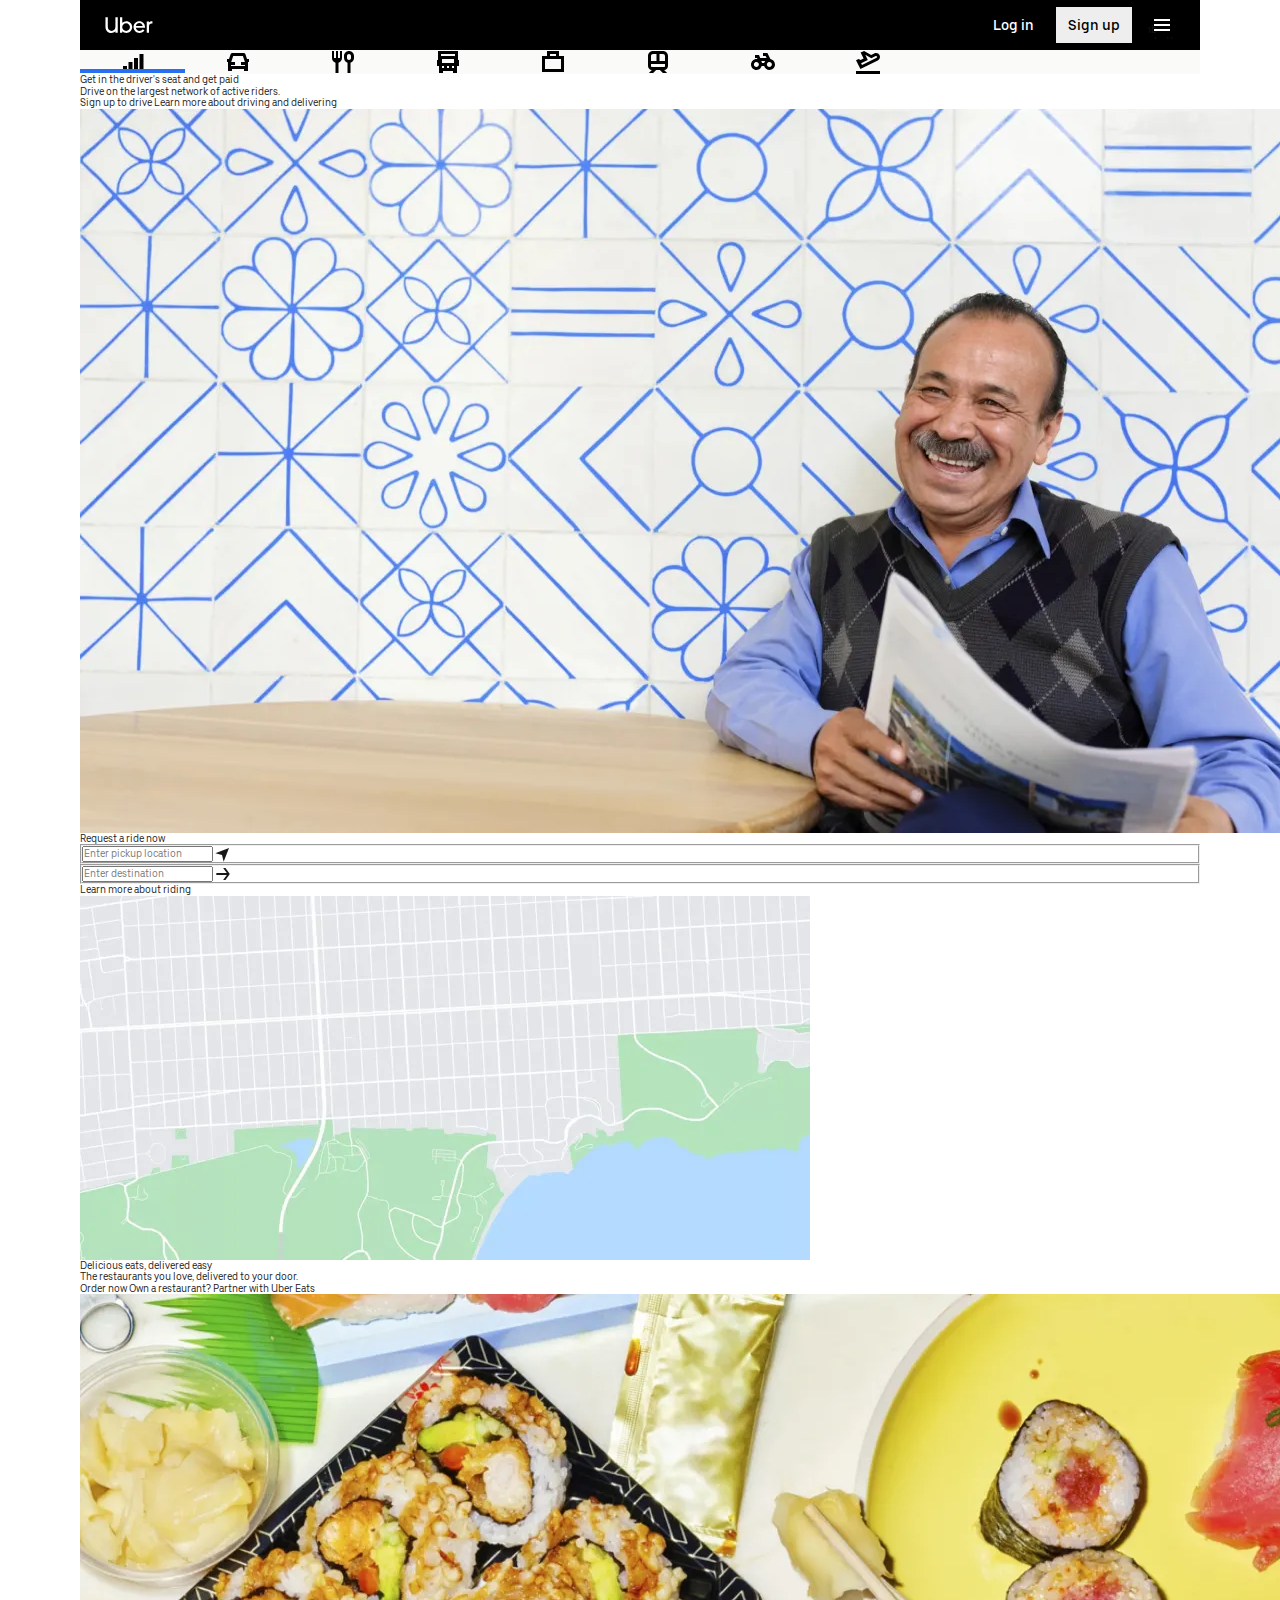
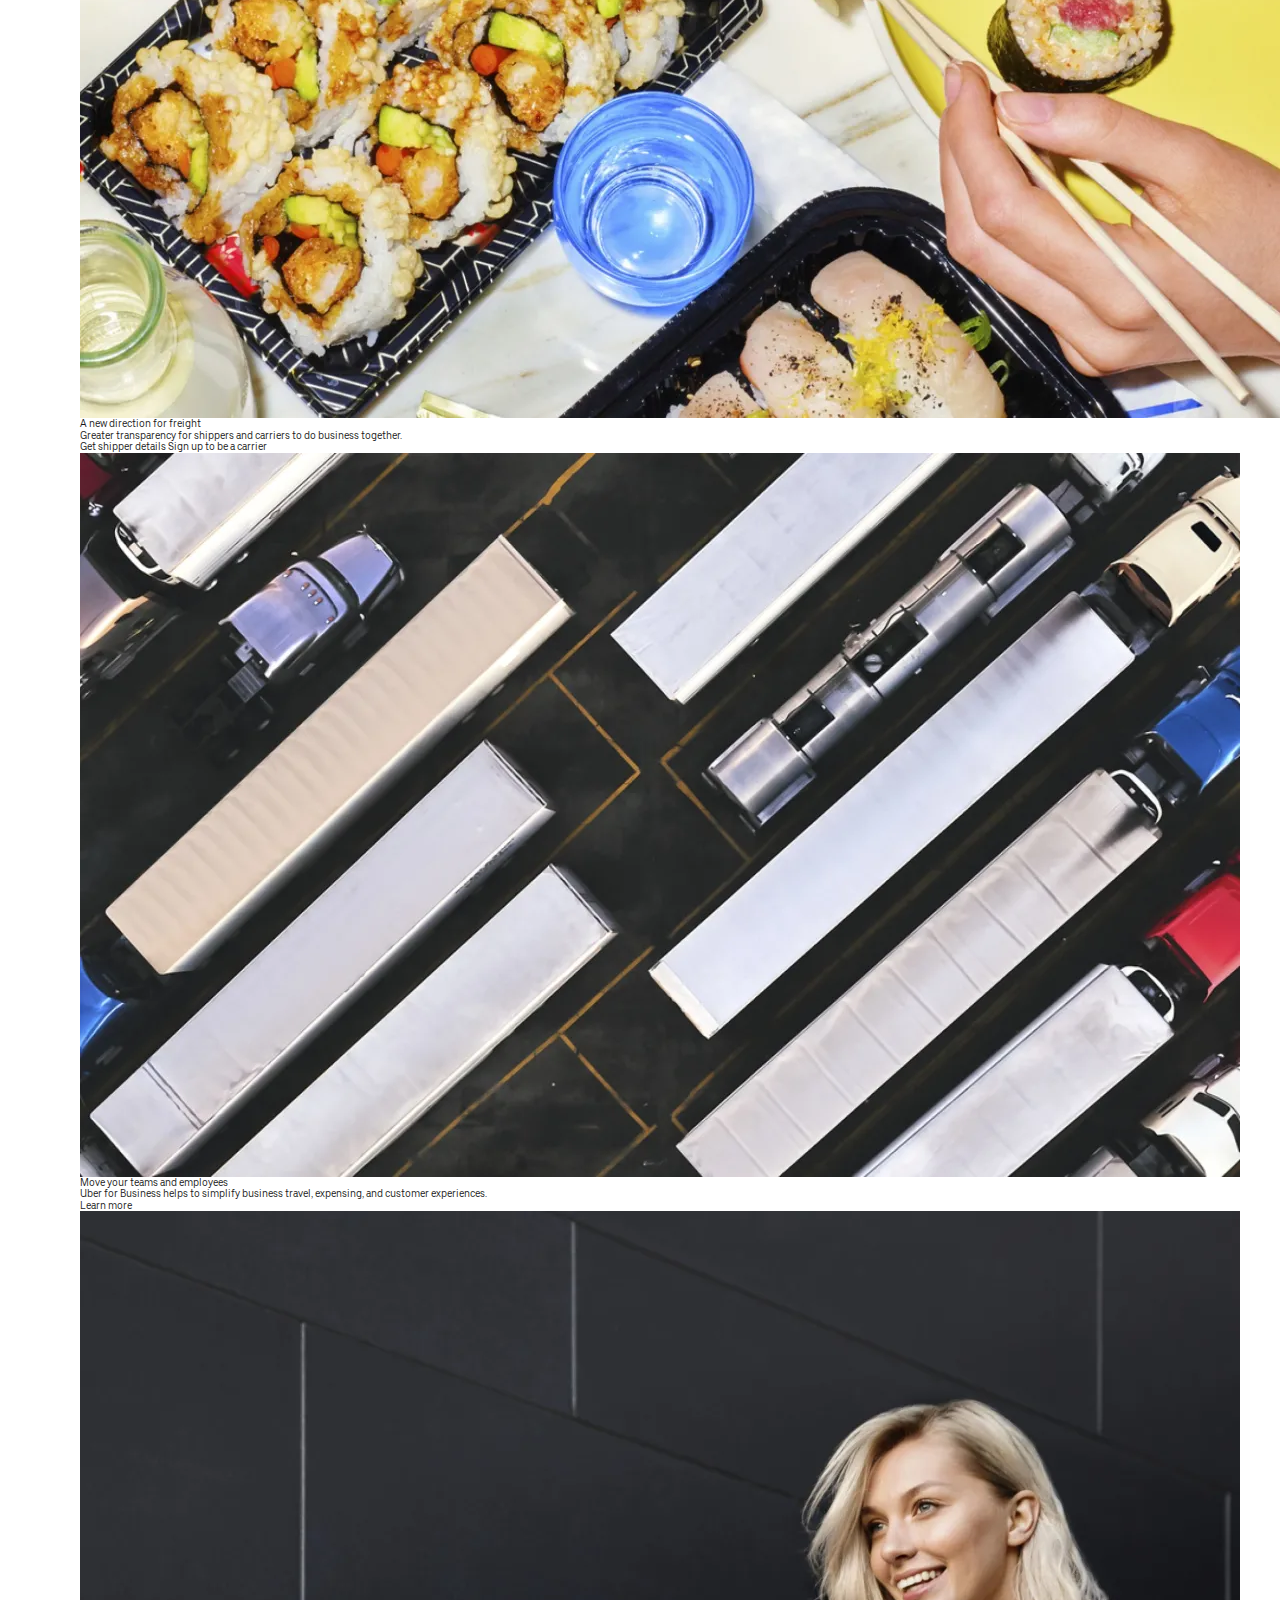
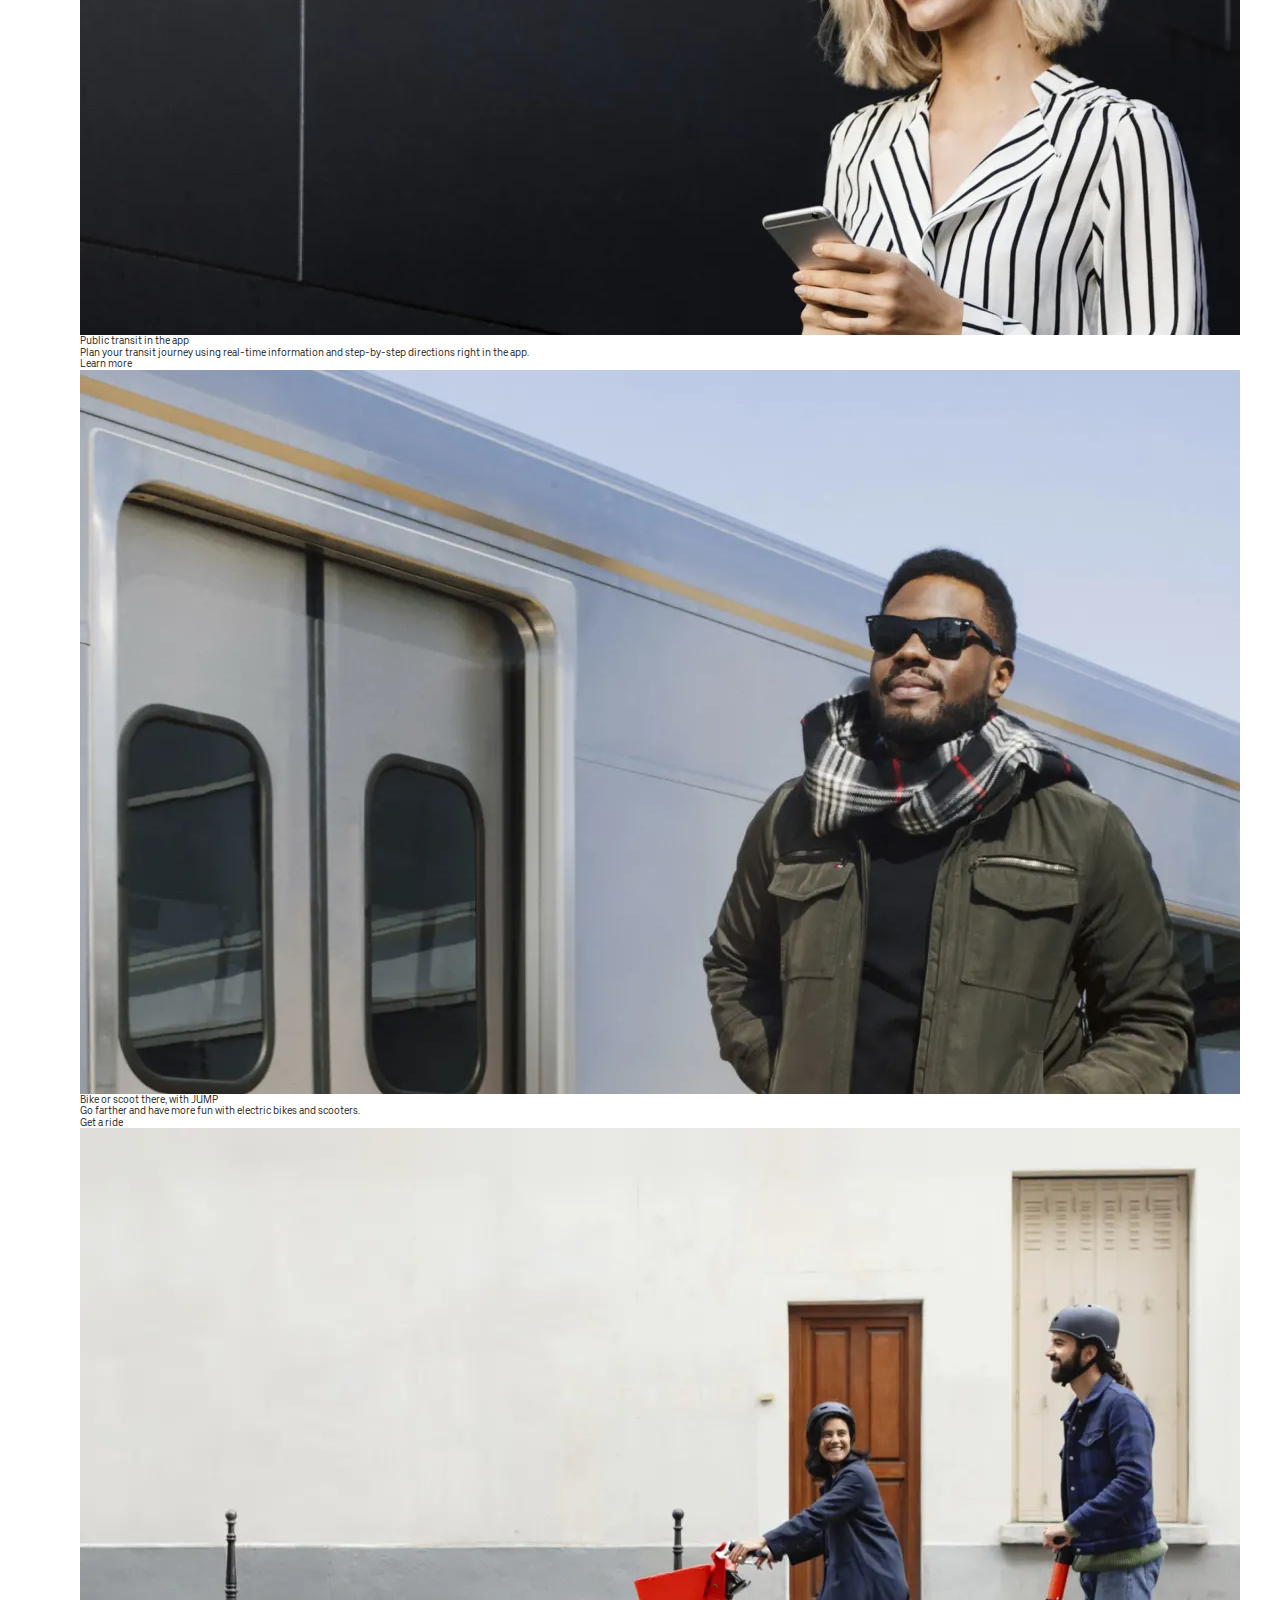
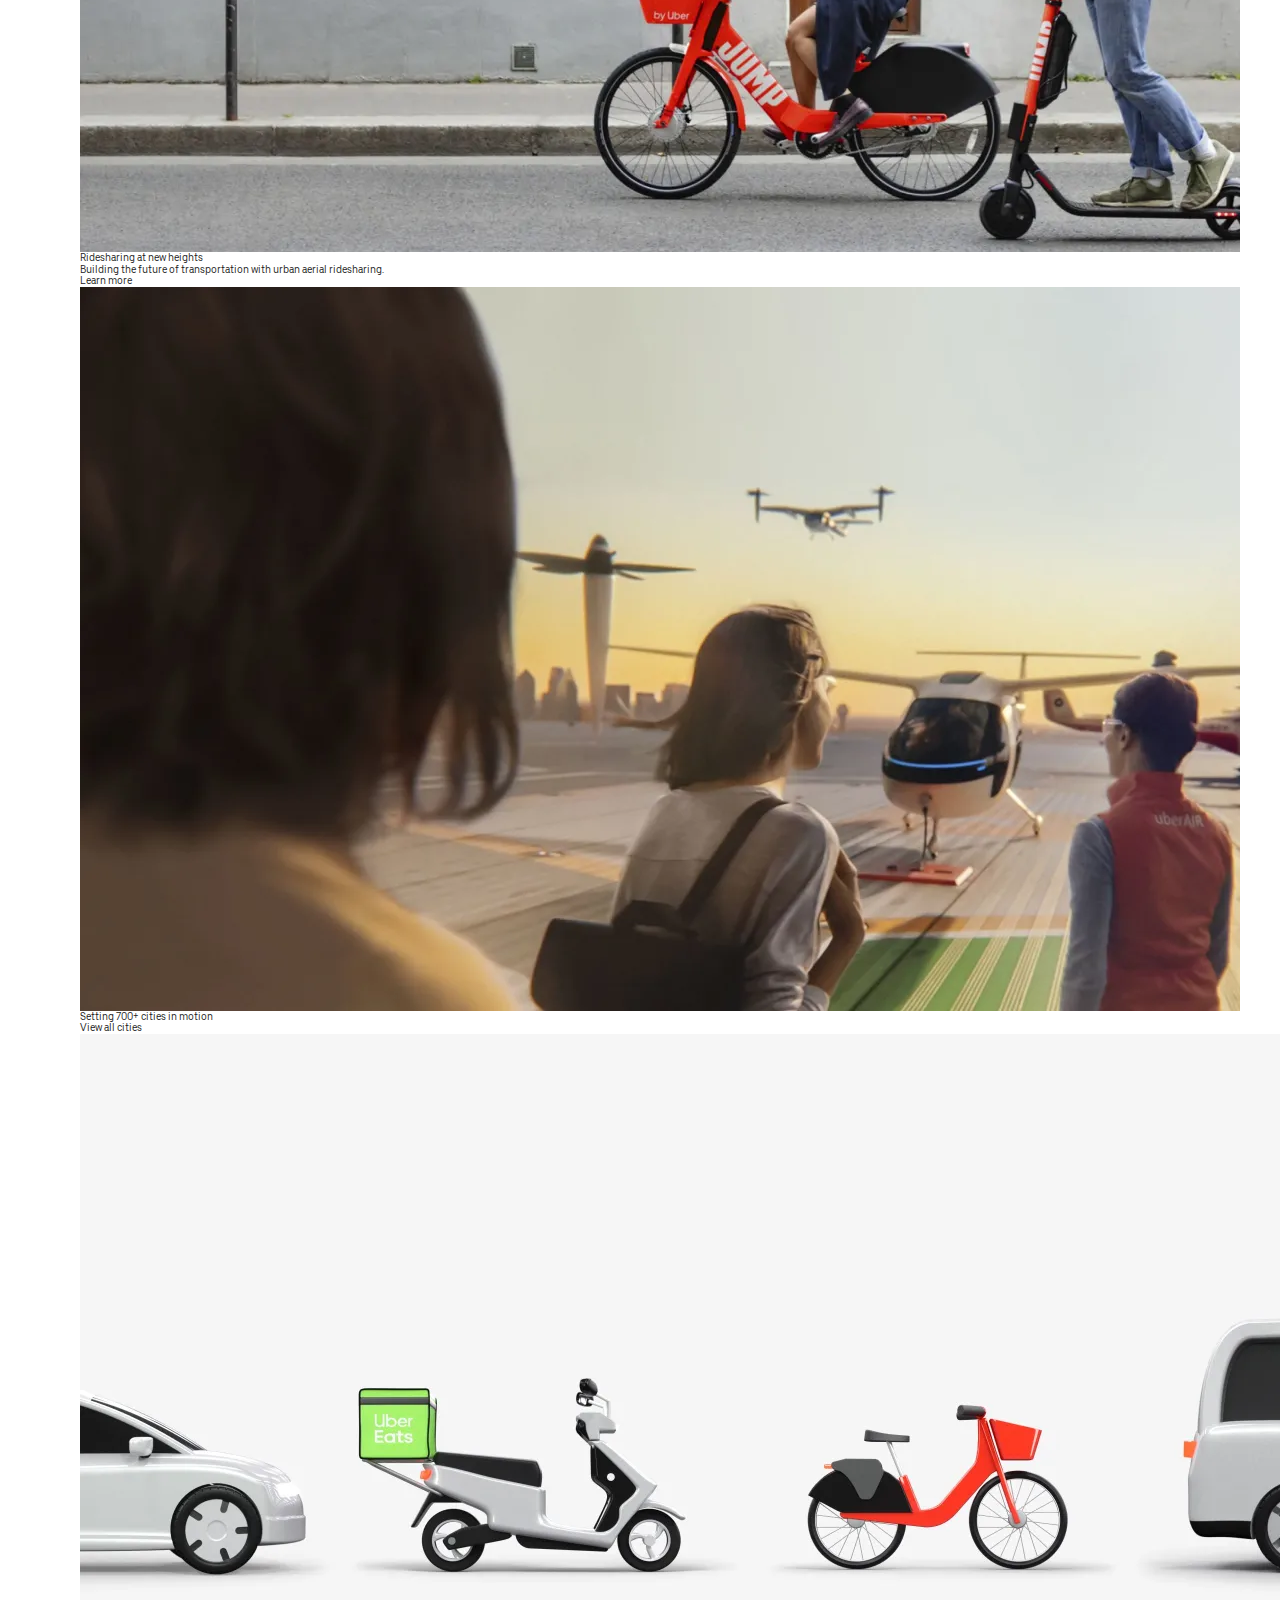
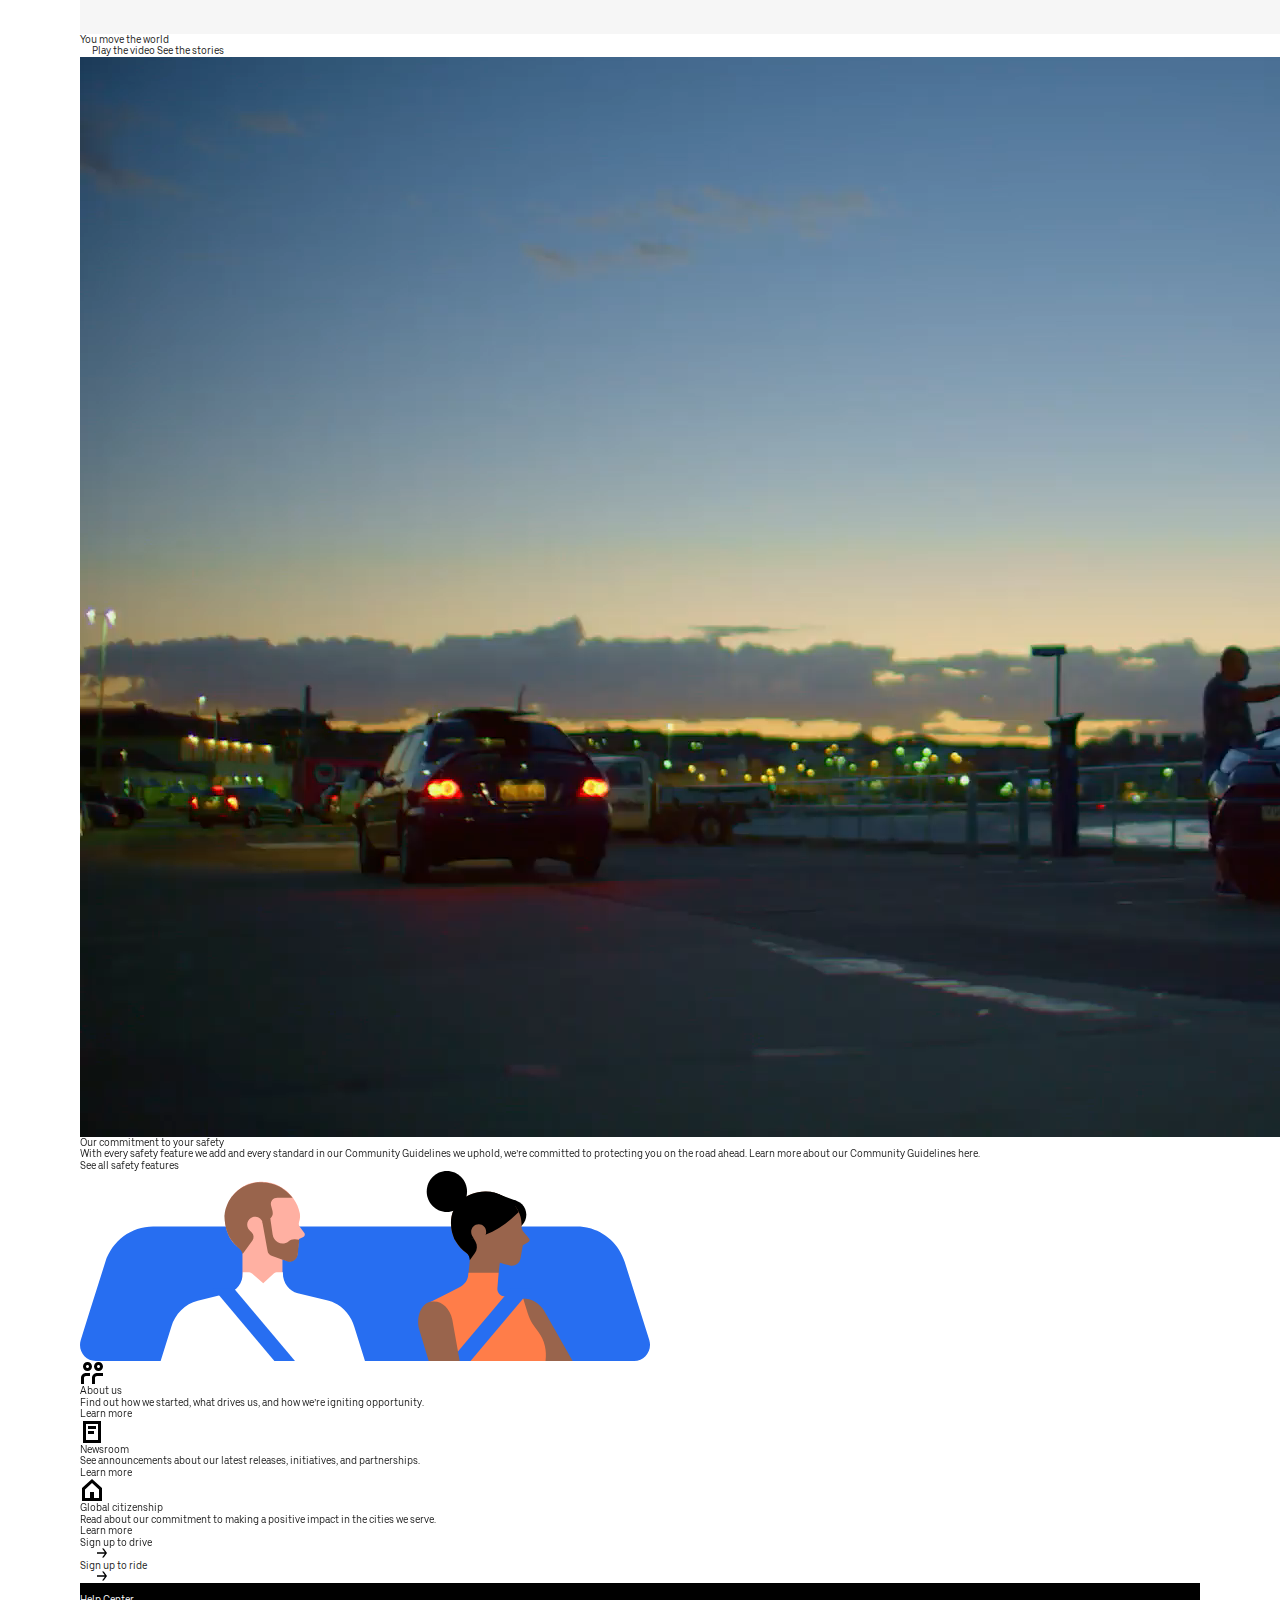
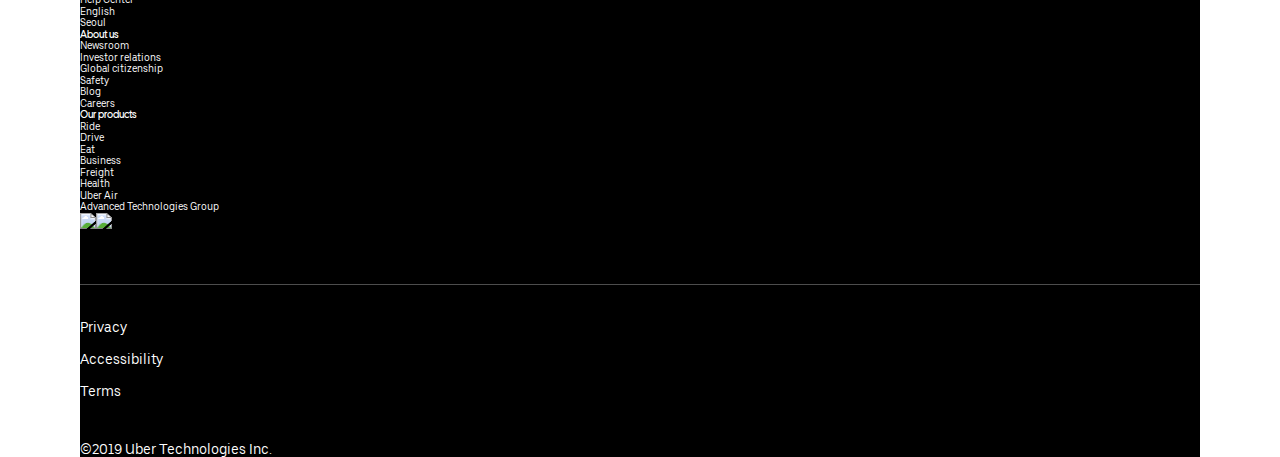
==== commit 89817172: "190924 수정" ====
--- a/index.html
+++ b/index.html
@@ -248,15 +248,6 @@
                 </section>
             </nav>
         </header>
-<<<<<<< HEAD
-=======
-        <style>
-            /* .product-panel {display: none;} */
-
-
-            /* 시작 */
-        </style>
->>>>>>> be031287a5956ff933ceb905e2f76c612f1b69b3
         <main id="main" role="main">
             <section class="products">
                 <h2 class="a11y-hidden">products</h2>
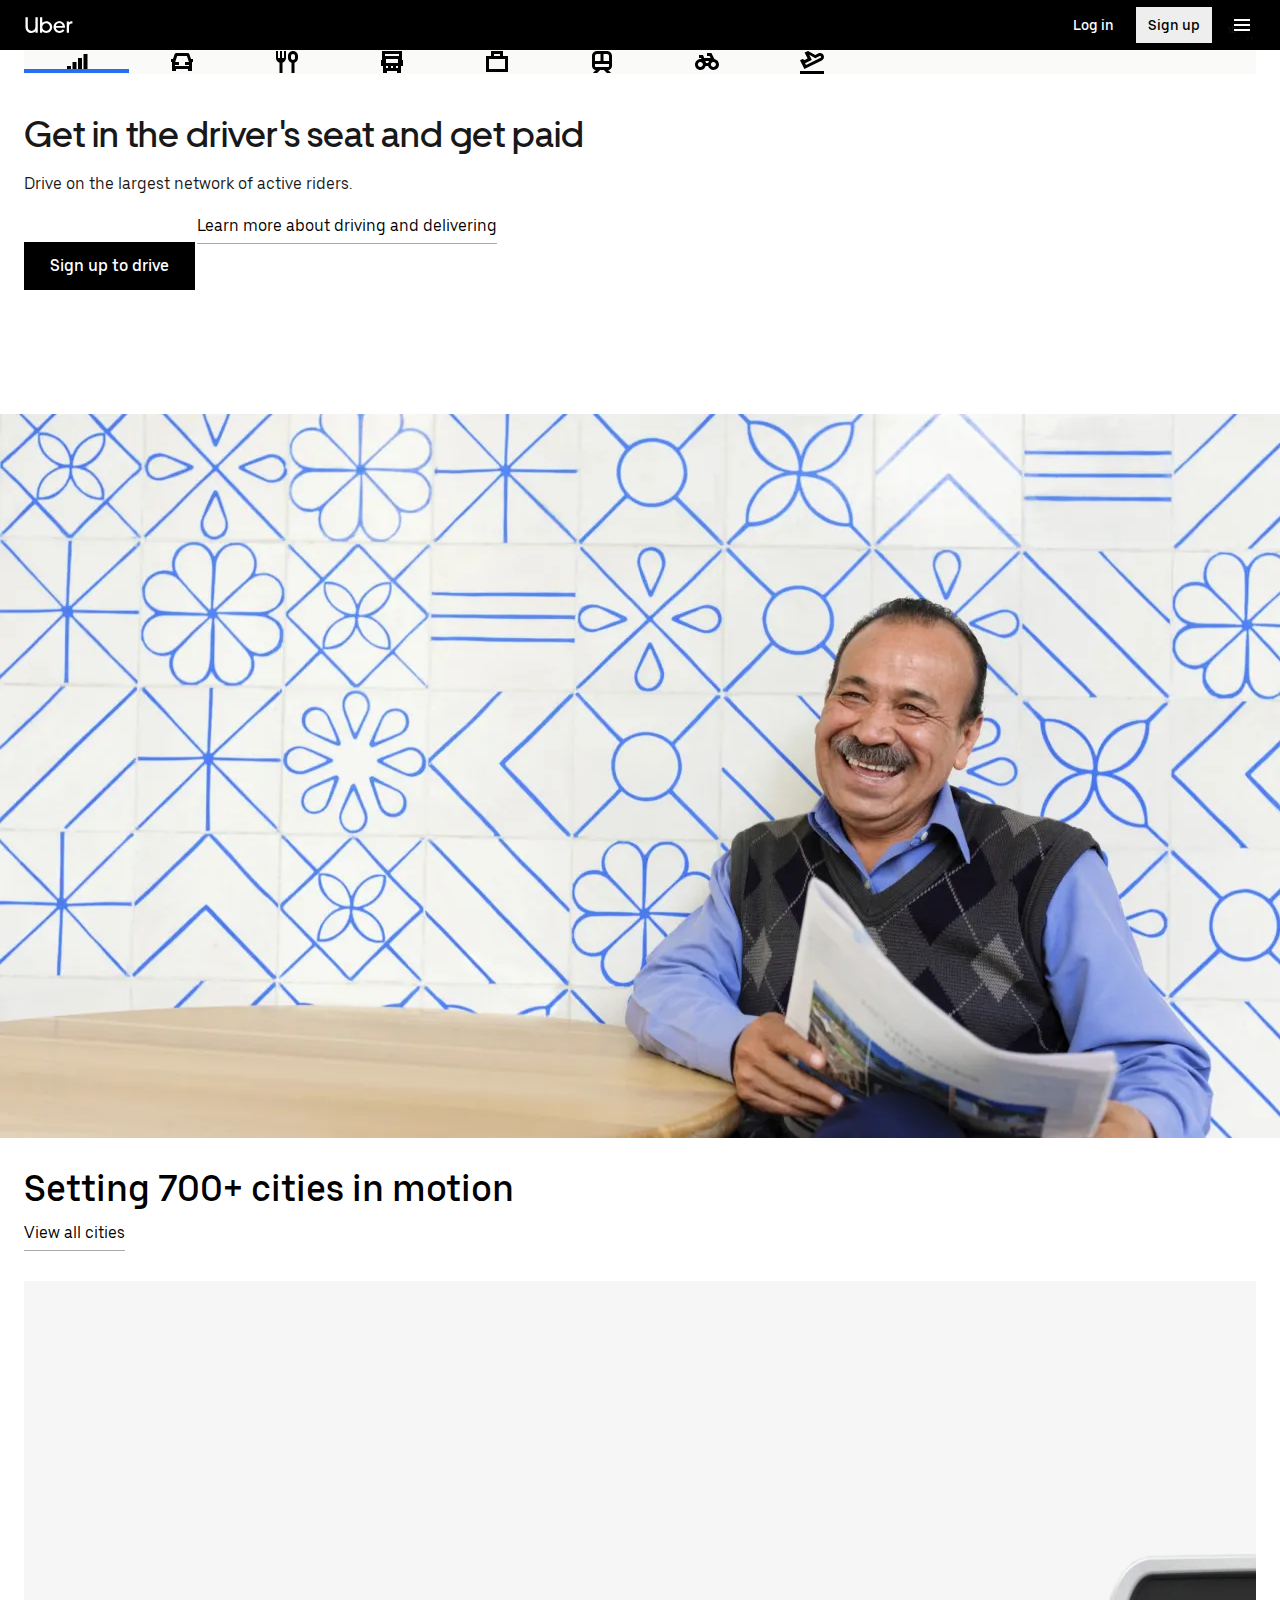
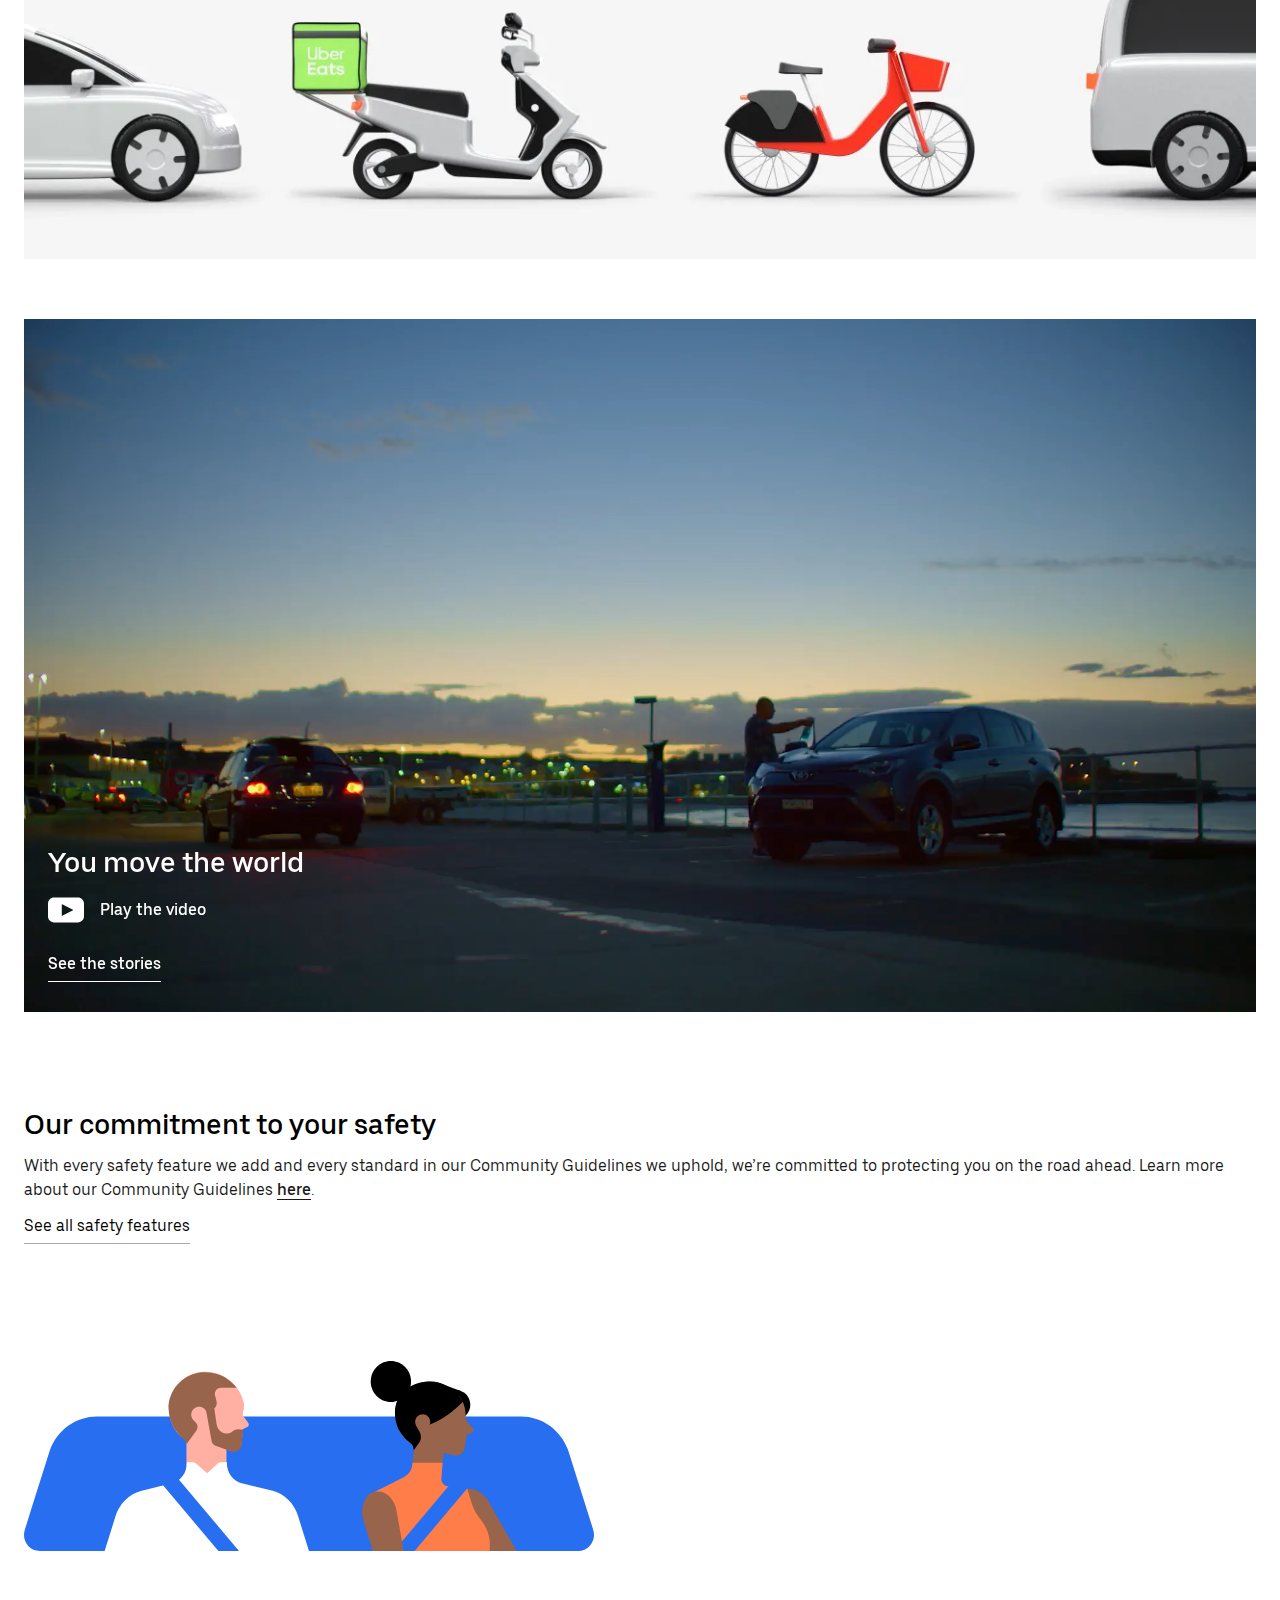
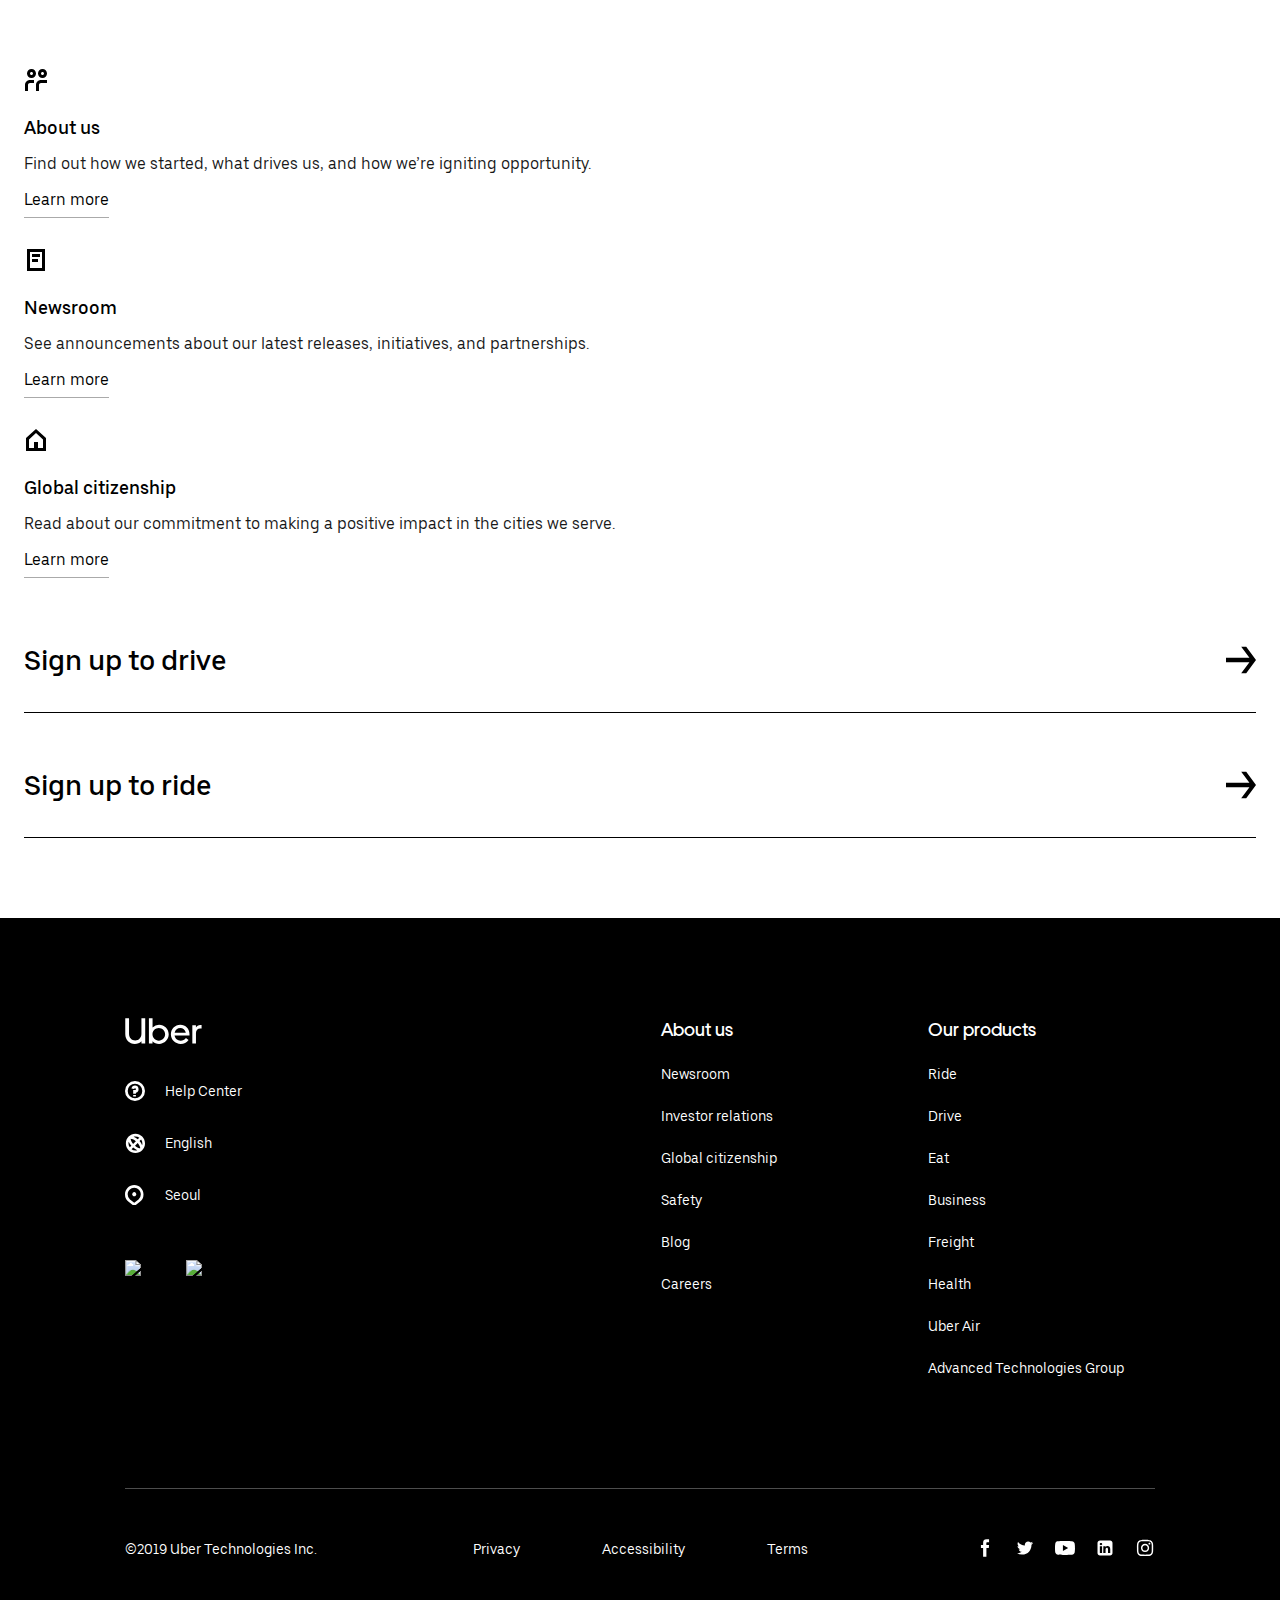
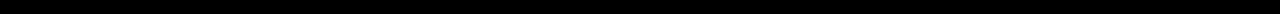
==== commit 1aeba6d6: "190925 footer pc 레이아웃 CSS 추가" ====
--- a/index.html
+++ b/index.html
@@ -8,6 +8,7 @@
     <link rel="stylesheet" href="./assets/css/style.css">
 	<script src="./assets/js/jquery-3.2.1.min.js"></script>
 	<script src="./assets/js/header.js" defer></script>
+	<script src="./assets/js/main.js" defer></script>
 </head>
 <body>
     <div id="wrap">
@@ -31,7 +32,7 @@
                     </button>
                 </div>
             </div>
-            <nav class="navigation" style="display: none;">
+            <nav class="navigation">
                 <h2 class="a11y-hidden">Global menu</h2>
                 <section class="menu-login-area" aria-hidden="true">
                     <h3 class="a11y-hidden">Login area</h3>
@@ -253,49 +254,49 @@
                 <h2 class="a11y-hidden">products</h2>
                 <div class="product-list">
                     <ul role="tablist">
-                        <li class="product-list-tab on" role="tab" aria-controls="section1" tabindex="0">
+                        <li class="product-list-tab on" role="tab" aria-controls="prod-earn" tabindex="0">
                             <a href="#self">
                                 <img src="./assets/images/product-icon-graph.svg" alt="">
                                 <span>Earn</span>
                             </a>
                         </li>
-                        <li class="product-list-tab" role="tab" aria-controls="section2" tabindex="0">
+                        <li class="product-list-tab" role="tab" aria-controls="prod-ride" tabindex="0">
                             <a href="#self">
                                 <img src="./assets/images/product-icon-car.svg" alt="">
                                 <span>Ride</span>
                             </a>
                         </li>
-                        <li class="product-list-tab" role="tab" aria-controls="section3" tabindex="0">
+                        <li class="product-list-tab" role="tab" aria-controls="prod-eat" tabindex="0">
                             <a href="#self">
                                 <img src="./assets/images/product-icon-eats.svg" alt="">
                                 <span>Eat</span>
                             </a>
                         </li>
-                        <li class="product-list-tab" role="tab" aria-controls="section4" tabindex="0">
+                        <li class="product-list-tab" role="tab" aria-controls="prod-freight" tabindex="0">
                             <a href="#self">
                                 <img src="./assets/images/product-icon-truck.svg" alt="">
                                 <span>Freight</span>
                             </a>
                         </li>
-                        <li class="product-list-tab" role="tab" aria-controls="section5" tabindex="0">
+                        <li class="product-list-tab" role="tab" aria-controls="prod-business" tabindex="0">
                             <a href="#self">
                                 <img src="./assets/images/product-icon-business.svg" alt="">
                                 <span>Business</span>
                             </a>
                         </li>
-                        <li class="product-list-tab" role="tab" aria-controls="section6" tabindex="0">
+                        <li class="product-list-tab" role="tab" aria-controls="prod-transit" tabindex="0">
                             <a href="#self">
                                 <img src="./assets/images/product-icon-subway.svg" alt="">
                                 <span>Transit</span>
                             </a>
                         </li>
-                        <li class="product-list-tab" role="tab" aria-controls="section7" tabindex="0">
+                        <li class="product-list-tab" role="tab" aria-controls="prod-bike" tabindex="0">
                             <a href="#self">
                                 <img src="./assets/images/product-icon-bike.svg" alt="">
                                 <span>Bike</span>
                             </a>
                         </li>
-                        <li class="product-list-tab" role="tab" aria-controls="section8" tabindex="0">
+                        <li class="product-list-tab" role="tab" aria-controls="prod-fly" tabindex="0">
                             <a href="#self">
                                 <img src="./assets/images/product-icon-airplane.svg" alt="">
                                 <span>Fly</span>
@@ -304,7 +305,7 @@
                     </ul>
                 </div>
                 <div class="product-outer">
-                    <div class="product-panel earn" role="tabpanel" id="section1" aria-labelledby="tab1">
+                    <div class="product-panel on" id="prod-earn" role="tabpanel" aria-labelledby="tab1">
                         <div class="detail-text">
                             <em>Get in the driver's seat and get paid</em>
                             <p>Drive on the largest network of active riders.</p>
@@ -315,7 +316,7 @@
                             <img src="./assets/images/earn_2x.jpg" alt="">
                         </div>
                     </div>
-                    <div class="product-panel ride" role="tabpanel" id="section2" aria-labelledby="tab2">
+                    <div class="product-panel" id="prod-ride" role="tabpanel" aria-labelledby="tab2">
                         <div class="detail-text">
                             <em>Request a ride now</em>
                             <form class="request-input-box">
@@ -344,7 +345,7 @@
                             <img src="./assets/images/map.jpg" alt="">
                         </div>
                     </div>
-                    <div class="product-panel eat" role="tabpanel" id="section3" aria-labelledby="tab3">
+                    <div class="product-panel" id="prod-eat" role="tabpanel" aria-labelledby="tab3">
                         <div class="detail-text">
                             <em>Delicious eats, delivered easy</em>
                             <p>The restaurants you love, delivered to your door.</p>
@@ -355,7 +356,7 @@
                             <img src="./assets/images/Eats_2x.jpg" alt="">
                         </div>
                     </div>
-                    <div class="product-panel freight" role="tabpanel" id="section4" aria-labelledby="tab5">
+                    <div class="product-panel" id="prod-freight" role="tabpanel" aria-labelledby="tab5">
                         <div class="detail-text">
                             <em>A new direction for freight</em>
                             <p>Greater transparency for shippers and carriers to do business together.</p>
@@ -366,7 +367,7 @@
                             <img src="./assets/images/Freight_2x.jpg" alt="">
                         </div>
                     </div>
-                    <div class="product-panel business" role="tabpanel" id="section5" aria-labelledby="tab5">
+                    <div class="product-panel" id="prod-business" role="tabpanel" aria-labelledby="tab5">
                         <div class="detail-text">
                             <em>Move your teams and employees</em>
                             <p>Uber for Business helps to simplify business travel, expensing, and customer experiences.</p>
@@ -376,7 +377,7 @@
                             <img src="./assets/images/Business_2x.jpg" alt="">
                         </div>
                     </div>
-                    <div class="product-panel transit" role="tabpanel" id="section6" aria-labelledby="tab6">
+                    <div class="product-panel" id="prod-transit" role="tabpanel" aria-labelledby="tab6">
                         <div class="detail-text">
                             <em>Public transit in the app</em>
                             <p>Plan your transit journey using real-time information and step-by-step directions right in the app.</p>
@@ -386,7 +387,7 @@
                             <img src="./assets/images/Transit_2x.jpg" alt="">
                         </div>
                     </div>
-                    <div class="product-panel bike" role="tabpanel" id="section7" aria-labelledby="tab7">
+                    <div class="product-panel" id="prod-bike" role="tabpanel" aria-labelledby="tab7">
                         <div class="detail-text">
                             <em>Bike or scoot there, with JUMP</em>
                             <p>Go farther and have more fun with electric bikes and scooters.</p>
@@ -396,7 +397,7 @@
                             <img src="./assets/images/bikes_2x.jpg" alt="">
                         </div>
                     </div>
-                    <div class="product-panel fly" role="tabpanel" id="section8" aria-labelledby="tab8">
+                    <div class="product-panel" id="prod-fly" role="tabpanel" aria-labelledby="tab8">
                         <div class="detail-text">
                             <em>Ridesharing at new heights</em>
                             <p>Building the future of transportation with urban aerial ridesharing.</p>
@@ -495,127 +496,129 @@
             </ul>
         </main>
         <footer id="footer">
-            <div class="footer-top">
-                <a href="#self" class="footer-logo">
-                    <svg xmlns="http://www.w3.org/2000/svg" viewBox="0 0 154 52" fill="#fff">
-                        <path d="M8.088 31.704c0 8.136 5.328 13.392 12.384 13.392 6.984 0 12.384-5.4 12.384-13.392V.6h7.56V51h-7.488v-4.68c-3.384 3.528-8.064 5.544-13.32 5.544-10.8 0-19.08-7.848-19.08-19.728V.6h7.56v31.104zM47.832 51V.6h7.272v18.36a18.156 18.156 0 0 1 13.032-5.472c10.8 0 19.296 8.568 19.296 19.224 0 10.584-8.496 19.152-19.296 19.152-5.112 0-9.792-2.088-13.104-5.472V51h-7.2zm7.128-18.288c0 7.056 5.616 12.744 12.672 12.744 6.912 0 12.6-5.688 12.6-12.744 0-7.128-5.688-12.744-12.6-12.744-6.984 0-12.672 5.616-12.672 12.744zm36.792-.072c0-10.368 8.136-19.08 18.864-19.08 10.584 0 18.36 8.136 18.36 19.08v2.376h-29.88c1.008 5.976 5.976 10.44 12.168 10.44 4.248 0 7.848-1.728 10.584-5.4l5.256 3.888c-3.672 4.896-9.144 7.848-15.84 7.848-11.016 0-19.512-8.208-19.512-19.152zm18.72-12.744c-5.4 0-9.936 3.744-11.232 9.36h22.392c-1.224-5.616-5.76-9.36-11.16-9.36zm42.696.864h-3.024c-4.752 0-8.208 3.672-8.208 9.36V51h-7.272V14.28h7.2v4.536c1.8-2.952 4.752-4.824 8.784-4.824h2.52v6.768z"/>
-                    </svg>
-                </a>
-                <ul class="footer-help">
-                    <li>
-                        <a href="#self">
-                            <span class="icon">
-                                <svg aria-hidden="true" focusable="false" fill="currentColor" viewBox="0 0 24 24">
-                                    <path d="M12 0a12 12 0 1 0 12 12A12 12 0 0 0 12 0zm0 20.73A8.73 8.73 0 1 1 20.73 12 8.74 8.74 0 0 1 12 20.73z"></path>
-                                    <path d="M12 5.45a4.37 4.37 0 0 0-4.28 3.5l3.21.65A1.09 1.09 0 1 1 12 10.91H9.82v4.36h3.27V14A4.36 4.36 0 0 0 12 5.45zM9.82 16.7h3.27v1.85H9.82z"></path>
-                                </svg>
-                            </span>
-                            Help Center
-                        </a>
-                    </li>
-                    <li>
-                        <a href="#self">
-                            <span class="icon">
-                                <svg aria-hidden="true" focusable="false" fill="currentColor" viewBox="0 0 23 23">
-                                    <path d="M12 1C5.9 1 1 5.9 1 12s4.9 11 11 11 11-4.9 11-11S18.1 1 12 1zm8 11c0 .7-.1 1.4-.3 2-.6-1.5-1.6-3.1-3-4.7l1.8-1.8c1 1.3 1.5 2.8 1.5 4.5zM6.5 6.5c1.3 0 3.6.8 6 2.9l-3.2 3.2C7.1 9.8 6.5 7.5 6.5 6.5zm8.1 5c2.3 2.7 2.9 5 2.9 6-1.3 0-3.6-.8-6-2.9l3.1-3.1zm1.9-6.1l-1.9 1.9c-1.6-1.4-3.2-2.4-4.7-3 .7-.2 1.3-.3 2-.3 1.8 0 3.3.5 4.6 1.4zM4 12c0-.7.1-1.4.3-2 .6 1.5 1.6 3.1 3 4.7l-1.8 1.8C4.5 15.2 4 13.7 4 12zm3.5 6.6l1.9-1.9c1.6 1.4 3.2 2.4 4.7 3-.7.2-1.3.3-2 .3-1.8 0-3.3-.5-4.6-1.4z" fill="currentColor"></path>
-                                </svg>
-                            </span>
-                            English
-                        </a>
-                    </li>
-                    <li>
-                        <a href="#self">
-                            <span class="icon">
-                                <svg aria-hidden="true" focusable="false" fill="currentColor" viewBox="0 0 17 17">
-                                    <path d="M11.477 12.274l-3.615 2.72-3.614-2.72a5.7 5.7 0 0 1-1.953-4.312c0-3.131 2.492-5.671 5.567-5.671 3.076 0 5.567 2.54 5.567 5.67a5.7 5.7 0 0 1-1.952 4.313M7.862 0C3.52 0 0 3.586 0 8.008a8.041 8.041 0 0 0 3.318 6.536l.024-.049-.023.049L7.862 18l4.544-3.456-.023-.049.023.049a8.042 8.042 0 0 0 3.319-6.536C15.725 3.586 12.205 0 7.862 0"></path><path d="M6.638 6.628a1.788 1.788 0 0 0 0 2.495c.676.69 1.773.69 2.449 0a1.786 1.786 0 0 0 0-2.495 1.71 1.71 0 0 0-2.45 0"></path>
-                                </svg>
-                            </span>
-                            Seoul
-                        </a>
-                    </li>
-                </ul>
-                <div class="footer-sitemap">
-                    <div>
-                        <a href="#self" id="footer-about">About us</a>
-                        <ul class="footer-sitemap-list" aria-labelledby="footer-about">
-                            <li><a href="#self">Newsroom</a></li>
-                            <li><a href="#self">Investor relations</a></li>
-                            <li><a href="#self">Global citizenship</a></li>
-                            <li><a href="#self">Safety</a></li>
-                            <li><a href="#self">Blog</a></li>
-                            <li><a href="#self">Careers</a></li>
+            <div class="footer-inner">
+                <div class="footer-top">
+                    <a href="#self" class="footer-logo">
+                        <svg xmlns="http://www.w3.org/2000/svg" viewBox="0 0 154 52" fill="#fff">
+                            <path d="M8.088 31.704c0 8.136 5.328 13.392 12.384 13.392 6.984 0 12.384-5.4 12.384-13.392V.6h7.56V51h-7.488v-4.68c-3.384 3.528-8.064 5.544-13.32 5.544-10.8 0-19.08-7.848-19.08-19.728V.6h7.56v31.104zM47.832 51V.6h7.272v18.36a18.156 18.156 0 0 1 13.032-5.472c10.8 0 19.296 8.568 19.296 19.224 0 10.584-8.496 19.152-19.296 19.152-5.112 0-9.792-2.088-13.104-5.472V51h-7.2zm7.128-18.288c0 7.056 5.616 12.744 12.672 12.744 6.912 0 12.6-5.688 12.6-12.744 0-7.128-5.688-12.744-12.6-12.744-6.984 0-12.672 5.616-12.672 12.744zm36.792-.072c0-10.368 8.136-19.08 18.864-19.08 10.584 0 18.36 8.136 18.36 19.08v2.376h-29.88c1.008 5.976 5.976 10.44 12.168 10.44 4.248 0 7.848-1.728 10.584-5.4l5.256 3.888c-3.672 4.896-9.144 7.848-15.84 7.848-11.016 0-19.512-8.208-19.512-19.152zm18.72-12.744c-5.4 0-9.936 3.744-11.232 9.36h22.392c-1.224-5.616-5.76-9.36-11.16-9.36zm42.696.864h-3.024c-4.752 0-8.208 3.672-8.208 9.36V51h-7.272V14.28h7.2v4.536c1.8-2.952 4.752-4.824 8.784-4.824h2.52v6.768z"/>
+                        </svg>
+                    </a>
+                    <ul class="footer-help">
+                        <li>
+                            <a href="#self">
+                                <span class="icon">
+                                    <svg aria-hidden="true" focusable="false" fill="currentColor" viewBox="0 0 24 24">
+                                        <path d="M12 0a12 12 0 1 0 12 12A12 12 0 0 0 12 0zm0 20.73A8.73 8.73 0 1 1 20.73 12 8.74 8.74 0 0 1 12 20.73z"></path>
+                                        <path d="M12 5.45a4.37 4.37 0 0 0-4.28 3.5l3.21.65A1.09 1.09 0 1 1 12 10.91H9.82v4.36h3.27V14A4.36 4.36 0 0 0 12 5.45zM9.82 16.7h3.27v1.85H9.82z"></path>
+                                    </svg>
+                                </span>
+                                Help Center
+                            </a>
+                        </li>
+                        <li>
+                            <a href="#self">
+                                <span class="icon">
+                                    <svg aria-hidden="true" focusable="false" fill="currentColor" viewBox="0 0 23 23">
+                                        <path d="M12 1C5.9 1 1 5.9 1 12s4.9 11 11 11 11-4.9 11-11S18.1 1 12 1zm8 11c0 .7-.1 1.4-.3 2-.6-1.5-1.6-3.1-3-4.7l1.8-1.8c1 1.3 1.5 2.8 1.5 4.5zM6.5 6.5c1.3 0 3.6.8 6 2.9l-3.2 3.2C7.1 9.8 6.5 7.5 6.5 6.5zm8.1 5c2.3 2.7 2.9 5 2.9 6-1.3 0-3.6-.8-6-2.9l3.1-3.1zm1.9-6.1l-1.9 1.9c-1.6-1.4-3.2-2.4-4.7-3 .7-.2 1.3-.3 2-.3 1.8 0 3.3.5 4.6 1.4zM4 12c0-.7.1-1.4.3-2 .6 1.5 1.6 3.1 3 4.7l-1.8 1.8C4.5 15.2 4 13.7 4 12zm3.5 6.6l1.9-1.9c1.6 1.4 3.2 2.4 4.7 3-.7.2-1.3.3-2 .3-1.8 0-3.3-.5-4.6-1.4z" fill="currentColor"></path>
+                                    </svg>
+                                </span>
+                                English
+                            </a>
+                        </li>
+                        <li>
+                            <a href="#self">
+                                <span class="icon">
+                                    <svg aria-hidden="true" focusable="false" fill="currentColor" viewBox="0 0 17 17">
+                                        <path d="M11.477 12.274l-3.615 2.72-3.614-2.72a5.7 5.7 0 0 1-1.953-4.312c0-3.131 2.492-5.671 5.567-5.671 3.076 0 5.567 2.54 5.567 5.67a5.7 5.7 0 0 1-1.952 4.313M7.862 0C3.52 0 0 3.586 0 8.008a8.041 8.041 0 0 0 3.318 6.536l.024-.049-.023.049L7.862 18l4.544-3.456-.023-.049.023.049a8.042 8.042 0 0 0 3.319-6.536C15.725 3.586 12.205 0 7.862 0"></path><path d="M6.638 6.628a1.788 1.788 0 0 0 0 2.495c.676.69 1.773.69 2.449 0a1.786 1.786 0 0 0 0-2.495 1.71 1.71 0 0 0-2.45 0"></path>
+                                    </svg>
+                                </span>
+                                Seoul
+                            </a>
+                        </li>
+                    </ul>
+                    <div class="footer-sitemap">
+                        <div>
+                            <a href="#self" id="footer-about">About us</a>
+                            <ul class="footer-sitemap-list" aria-labelledby="footer-about">
+                                <li><a href="#self">Newsroom</a></li>
+                                <li><a href="#self">Investor relations</a></li>
+                                <li><a href="#self">Global citizenship</a></li>
+                                <li><a href="#self">Safety</a></li>
+                                <li><a href="#self">Blog</a></li>
+                                <li><a href="#self">Careers</a></li>
+                            </ul>
+                        </div>
+                        <div>
+                            <a href="#self" id="footer-product">Our products</a>
+                            <ul class="footer-sitemap-list" aria-labelledby="footer-product">
+                                <li><a href="#self">Ride</a></li>
+                                <li><a href="#self">Drive</a></li>
+                                <li><a href="#self">Eat</a></li>
+                                <li><a href="#self">Business</a></li>
+                                <li><a href="#self">Freight</a></li>
+                                <li><a href="#self">Health</a></li>
+                                <li><a href="#self">Uber Air</a></li>
+                                <li><a href="#self">Advanced Technologies Group</a></li>
+                            </ul>
+                        </div>
+                    </div>
+                    <div class="download-apps">
+                        <a href="#self"><img src="./assets/images/app-down.svg" alt="appStore download button"></a>
+                        <a href="#self"><img src="./assets/images/google-down.svg" alt="googlePlay download button"></a>
+                    </div>
+                    <div class="footer-sns">
+                        <ul class="clear-fix">
+                            <li>
+                                <a href="#self">
+                                    <svg aria-hidden="true" focusable="false" fill="white" viewBox="0 0 64 64" title="facebook">
+                                        <title>Facebook Shortcut button</title>
+                                        <path d="M36.463 60h-10.5V32h-7v-9.625h7v-5.6C25.963 8.725 28.063 4 37.338 4h7.7v9.625h-4.9c-3.675 0-3.85 1.4-3.85 3.85v4.9h8.75L44.163 32h-7.7v28z"></path>
+                                    </svg>
+                                </a>
+                            </li>
+                            <li>
+                                <a href="#self">
+                                    <svg aria-hidden="true" focusable="false" fill="white" viewBox="0 0 64 64" title="twitter">
+                                        <title>Twitter Shortcut button</title>
+                                        <path d="M58 15.877c-1.94.812-3.89 1.462-6.155 1.625 2.265-1.3 3.89-3.402 4.703-5.83-2.103 1.3-4.378 2.103-6.805 2.59-1.777-2.102-4.702-3.402-7.617-3.402-5.83 0-10.695 4.702-10.695 10.694 0 .813.163 1.625.325 2.428C22.85 23.494 15.07 19.279 9.727 12.8c-.975 1.625-1.462 3.402-1.462 5.342 0 3.727 1.94 6.967 4.702 8.907-1.777 0-3.402-.488-4.865-1.3v.162c0 5.18 3.728 9.395 8.582 10.37-.975.162-1.777.325-2.752.325-.65 0-1.3 0-1.94-.163 1.3 4.215 5.342 7.293 9.882 7.455-3.565 2.915-8.257 4.54-13.284 4.54-.813 0-1.777 0-2.59-.163a29.893 29.893 0 0 0 16.362 4.865c19.601 0 30.296-16.199 30.296-30.296v-1.3c2.102-1.787 3.89-3.565 5.342-5.667z"></path>
+                                    </svg>
+                                </a>
+                            </li>
+                            <li>
+                                <a href="#self">
+                                    <svg aria-hidden="true" focusable="false" fill="white" viewBox="0 0 24 24" title="youtube">
+                                        <title>Youtube Shortcut button</title>
+                                        <path d="M23.5 6.2c-.3-1-1.1-1.9-2.1-2.1-1.9-.6-9.4-.6-9.4-.6s-7.5 0-9.4.5C1.6 4.3.8 5.1.5 6.1 0 8.1 0 12 0 12s0 3.9.5 5.8c.3 1 1.1 1.9 2.1 2.1 1.9.5 9.4.5 9.4.5s7.5 0 9.4-.5c1-.3 1.8-1.1 2.1-2.1.5-1.9.5-5.8.5-5.8s0-3.9-.5-5.8zm-14 9.4V8.4l6.3 3.6-6.3 3.6z"></path>
+                                    </svg>
+                                </a>
+                            </li>
+                            <li>
+                                <a href="#self">
+                                    <svg aria-hidden="true" focusable="false" fill="white" viewBox="0 0 64 64" title="linkedin">
+                                        <title>linkedIn Shortcut button</title>
+                                        <path d="M48.172 7.998H15.974C11.611 7.998 8 11.61 8 15.973v31.9c0 4.514 3.61 8.125 7.974 8.125h32.047c4.364 0 7.974-3.61 7.974-7.974V15.973c.15-4.364-3.46-7.975-7.823-7.975zm-25.54 40.017h-7.166v-21.8h7.167v21.8zM19.05 23.229c-2.538 0-4.031-1.643-4.031-3.733s1.642-3.733 4.031-3.733c2.539 0 4.032 1.642 4.032 3.733.15 2.09-1.493 3.733-4.032 3.733zm29.714 24.786h-7.167V36.368c0-2.986-1.045-4.927-3.733-4.927-1.941 0-3.135 1.344-3.733 2.688a5.569 5.569 0 0 0-.298 1.791v12.095h-7.168s.15-19.71 0-21.8h7.168v3.136c.896-1.494 2.687-3.584 6.57-3.584 4.778 0 8.361 3.136 8.361 9.855v12.393z"></path>
+                                    </svg>
+                                </a>
+                            </li>
+                            <li>
+                                <a href="#self">
+                                    <svg aria-hidden="true" focusable="false" fill="white" viewBox="0 0 64 64" title="instagram">
+                                        <title>Instargram Shortcut button</title>
+                                        <path d="M58.022 21.275c-.178-2.671-.534-4.63-1.247-6.233-.712-1.78-1.602-3.205-3.027-4.63-1.425-1.425-2.85-2.315-4.63-3.027-1.603-.713-3.562-1.069-6.233-1.247-2.85-.178-3.74-.178-10.685-.178s-7.836 0-10.685.178c-2.671.178-4.63.534-6.233 1.247-1.78.712-3.205 1.602-4.63 3.027-1.425 1.425-2.315 2.85-3.027 4.63-.713 1.603-1.069 3.562-1.247 6.233C6.2 23.946 6.2 24.837 6.2 31.96s0 7.836.178 10.685c.178 2.671.534 4.63 1.247 6.233.712 1.78 1.602 3.205 3.027 4.63 1.425 1.425 2.85 2.315 4.63 3.027 1.603.713 3.562 1.069 6.233 1.247 2.671.178 3.562.178 10.685.178s7.836 0 10.685-.178c2.671-.178 4.63-.534 6.233-1.247 1.78-.712 3.205-1.602 4.63-3.027 1.425-1.425 2.315-2.85 3.027-4.63.713-1.603 1.069-3.562 1.247-6.233.178-2.671.178-3.562.178-10.685s0-7.836-.178-10.685zm-4.63 21.192c-.178 2.493-.534 3.918-.89 4.808-.535 1.247-1.069 2.137-1.96 3.028-.89.89-1.78 1.424-3.027 1.959-.89.356-2.315.712-4.808.89-2.671.178-3.562.178-10.507.178s-7.658 0-10.507-.178c-2.493-.178-3.918-.534-4.808-.89-1.247-.535-2.137-1.069-3.028-1.96-.89-.89-1.424-1.78-1.959-3.027-.356-.89-.712-2.315-.89-4.808-.178-2.671-.178-3.562-.178-10.507s0-7.658.178-10.507c.178-2.493.534-3.918.89-4.808.535-1.247 1.069-2.137 1.96-3.027.89-.89 1.78-1.425 3.027-1.96.89-.356 2.315-.712 4.808-.89 2.85-.178 3.562-.178 10.507-.178s7.657 0 10.507.178c2.493.178 3.918.534 4.808.89 1.247.535 2.137 1.07 3.028 1.96.89.89 1.424 1.78 1.958 3.027.357.89.713 2.315.89 4.808.179 2.671.179 3.562.179 10.507s0 7.658-.178 10.507z"></path><path d="M32.2 18.604c-7.301 0-13.178 5.877-13.178 13.178S24.899 44.96 32.2 44.96c7.301 0 13.178-5.877 13.178-13.178S39.501 18.604 32.2 18.604zm0 21.726c-4.808 0-8.548-3.918-8.548-8.548s3.918-8.548 8.548-8.548 8.548 3.918 8.548 8.548-3.74 8.548-8.548 8.548zM46.09 15.042c-1.603 0-3.027 1.425-3.027 3.027s1.246 3.028 3.027 3.028c1.603 0 3.027-1.247 3.027-3.028s-1.424-3.205-3.027-3.027z"></path>
+                                    </svg>
+                                </a>
+                            </li>
                         </ul>
                     </div>
-                    <div>
-                        <a href="#self" id="footer-product">Our products</a>
-                        <ul class="footer-sitemap-list" aria-labelledby="footer-product">
-                            <li><a href="#self">Ride</a></li>
-                            <li><a href="#self">Drive</a></li>
-                            <li><a href="#self">Eat</a></li>
-                            <li><a href="#self">Business</a></li>
-                            <li><a href="#self">Freight</a></li>
-                            <li><a href="#self">Health</a></li>
-                            <li><a href="#self">Uber Air</a></li>
-                            <li><a href="#self">Advanced Technologies Group</a></li>
-                        </ul>
-                    </div>
-                </div>
-                <div class="download-apps">
-                    <a href="#self"><img src="./assets/images/app-down.svg" alt="appStore download button"></a>
-                    <a href="#self"><img src="./assets/images/google-down.svg" alt="googlePlay download button"></a>
-                </div>
-                <div class="footer-sns">
-                    <ul class="clear-fix">
-                        <li>
-                            <a href="#self">
-                                <svg aria-hidden="true" focusable="false" fill="white" viewBox="0 0 64 64" title="facebook">
-                                    <title>Facebook Shortcut button</title>
-                                    <path d="M36.463 60h-10.5V32h-7v-9.625h7v-5.6C25.963 8.725 28.063 4 37.338 4h7.7v9.625h-4.9c-3.675 0-3.85 1.4-3.85 3.85v4.9h8.75L44.163 32h-7.7v28z"></path>
-                                </svg>
-                            </a>
-                        </li>
-                        <li>
-                            <a href="#self">
-                                <svg aria-hidden="true" focusable="false" fill="white" viewBox="0 0 64 64" title="twitter">
-                                    <title>Twitter Shortcut button</title>
-                                    <path d="M58 15.877c-1.94.812-3.89 1.462-6.155 1.625 2.265-1.3 3.89-3.402 4.703-5.83-2.103 1.3-4.378 2.103-6.805 2.59-1.777-2.102-4.702-3.402-7.617-3.402-5.83 0-10.695 4.702-10.695 10.694 0 .813.163 1.625.325 2.428C22.85 23.494 15.07 19.279 9.727 12.8c-.975 1.625-1.462 3.402-1.462 5.342 0 3.727 1.94 6.967 4.702 8.907-1.777 0-3.402-.488-4.865-1.3v.162c0 5.18 3.728 9.395 8.582 10.37-.975.162-1.777.325-2.752.325-.65 0-1.3 0-1.94-.163 1.3 4.215 5.342 7.293 9.882 7.455-3.565 2.915-8.257 4.54-13.284 4.54-.813 0-1.777 0-2.59-.163a29.893 29.893 0 0 0 16.362 4.865c19.601 0 30.296-16.199 30.296-30.296v-1.3c2.102-1.787 3.89-3.565 5.342-5.667z"></path>
-                                </svg>
-                            </a>
-                        </li>
-                        <li>
-                            <a href="#self">
-                                <svg aria-hidden="true" focusable="false" fill="white" viewBox="0 0 24 24" title="youtube">
-                                    <title>Youtube Shortcut button</title>
-                                    <path d="M23.5 6.2c-.3-1-1.1-1.9-2.1-2.1-1.9-.6-9.4-.6-9.4-.6s-7.5 0-9.4.5C1.6 4.3.8 5.1.5 6.1 0 8.1 0 12 0 12s0 3.9.5 5.8c.3 1 1.1 1.9 2.1 2.1 1.9.5 9.4.5 9.4.5s7.5 0 9.4-.5c1-.3 1.8-1.1 2.1-2.1.5-1.9.5-5.8.5-5.8s0-3.9-.5-5.8zm-14 9.4V8.4l6.3 3.6-6.3 3.6z"></path>
-                                </svg>
-                            </a>
-                        </li>
-                        <li>
-                            <a href="#self">
-                                <svg aria-hidden="true" focusable="false" fill="white" viewBox="0 0 64 64" title="linkedin">
-                                    <title>linkedIn Shortcut button</title>
-                                    <path d="M48.172 7.998H15.974C11.611 7.998 8 11.61 8 15.973v31.9c0 4.514 3.61 8.125 7.974 8.125h32.047c4.364 0 7.974-3.61 7.974-7.974V15.973c.15-4.364-3.46-7.975-7.823-7.975zm-25.54 40.017h-7.166v-21.8h7.167v21.8zM19.05 23.229c-2.538 0-4.031-1.643-4.031-3.733s1.642-3.733 4.031-3.733c2.539 0 4.032 1.642 4.032 3.733.15 2.09-1.493 3.733-4.032 3.733zm29.714 24.786h-7.167V36.368c0-2.986-1.045-4.927-3.733-4.927-1.941 0-3.135 1.344-3.733 2.688a5.569 5.569 0 0 0-.298 1.791v12.095h-7.168s.15-19.71 0-21.8h7.168v3.136c.896-1.494 2.687-3.584 6.57-3.584 4.778 0 8.361 3.136 8.361 9.855v12.393z"></path>
-                                </svg>
-                            </a>
-                        </li>
-                        <li>
-                            <a href="#self">
-                                <svg aria-hidden="true" focusable="false" fill="white" viewBox="0 0 64 64" title="instagram">
-                                    <title>Instargram Shortcut button</title>
-                                    <path d="M58.022 21.275c-.178-2.671-.534-4.63-1.247-6.233-.712-1.78-1.602-3.205-3.027-4.63-1.425-1.425-2.85-2.315-4.63-3.027-1.603-.713-3.562-1.069-6.233-1.247-2.85-.178-3.74-.178-10.685-.178s-7.836 0-10.685.178c-2.671.178-4.63.534-6.233 1.247-1.78.712-3.205 1.602-4.63 3.027-1.425 1.425-2.315 2.85-3.027 4.63-.713 1.603-1.069 3.562-1.247 6.233C6.2 23.946 6.2 24.837 6.2 31.96s0 7.836.178 10.685c.178 2.671.534 4.63 1.247 6.233.712 1.78 1.602 3.205 3.027 4.63 1.425 1.425 2.85 2.315 4.63 3.027 1.603.713 3.562 1.069 6.233 1.247 2.671.178 3.562.178 10.685.178s7.836 0 10.685-.178c2.671-.178 4.63-.534 6.233-1.247 1.78-.712 3.205-1.602 4.63-3.027 1.425-1.425 2.315-2.85 3.027-4.63.713-1.603 1.069-3.562 1.247-6.233.178-2.671.178-3.562.178-10.685s0-7.836-.178-10.685zm-4.63 21.192c-.178 2.493-.534 3.918-.89 4.808-.535 1.247-1.069 2.137-1.96 3.028-.89.89-1.78 1.424-3.027 1.959-.89.356-2.315.712-4.808.89-2.671.178-3.562.178-10.507.178s-7.658 0-10.507-.178c-2.493-.178-3.918-.534-4.808-.89-1.247-.535-2.137-1.069-3.028-1.96-.89-.89-1.424-1.78-1.959-3.027-.356-.89-.712-2.315-.89-4.808-.178-2.671-.178-3.562-.178-10.507s0-7.658.178-10.507c.178-2.493.534-3.918.89-4.808.535-1.247 1.069-2.137 1.96-3.027.89-.89 1.78-1.425 3.027-1.96.89-.356 2.315-.712 4.808-.89 2.85-.178 3.562-.178 10.507-.178s7.657 0 10.507.178c2.493.178 3.918.534 4.808.89 1.247.535 2.137 1.07 3.028 1.96.89.89 1.424 1.78 1.958 3.027.357.89.713 2.315.89 4.808.179 2.671.179 3.562.179 10.507s0 7.658-.178 10.507z"></path><path d="M32.2 18.604c-7.301 0-13.178 5.877-13.178 13.178S24.899 44.96 32.2 44.96c7.301 0 13.178-5.877 13.178-13.178S39.501 18.604 32.2 18.604zm0 21.726c-4.808 0-8.548-3.918-8.548-8.548s3.918-8.548 8.548-8.548 8.548 3.918 8.548 8.548-3.74 8.548-8.548 8.548zM46.09 15.042c-1.603 0-3.027 1.425-3.027 3.027s1.246 3.028 3.027 3.028c1.603 0 3.027-1.247 3.027-3.028s-1.424-3.205-3.027-3.027z"></path>
-                                </svg>
-                            </a>
-                        </li>
+                </div>
+                <div class="footer-bottom">
+                    <ul class="footer-legal">
+                        <li><a href="#self">Privacy</a></li>
+                        <li><a href="#self">Accessibility</a></li>
+                        <li><a href="#self">Terms</a></li>
                     </ul>
-                </div>
-            </div>
-            <div class="footer-bottom">
-                <ul class="footer-legal">
-                    <li><a href="#self">Privacy</a></li>
-                    <li><a href="#self">Accessibility</a></li>
-                    <li><a href="#self">Terms</a></li>
-                </ul>
-                <small class="copyright">&copy;2019 Uber Technologies Inc.</small>
+                    <small class="copyright">&copy;2019 Uber Technologies Inc.</small>
+                </div>
             </div>
         </footer>
     </div>
--- a/assets/css/style.css
+++ b/assets/css/style.css
@@ -2,7 +2,6 @@
 
 @import "fonts.css";
 @import "reset.css";
-@import "layout.css";
 @import "be9smile.css";
 @import "moorekwon.css";
 @import "publee.css";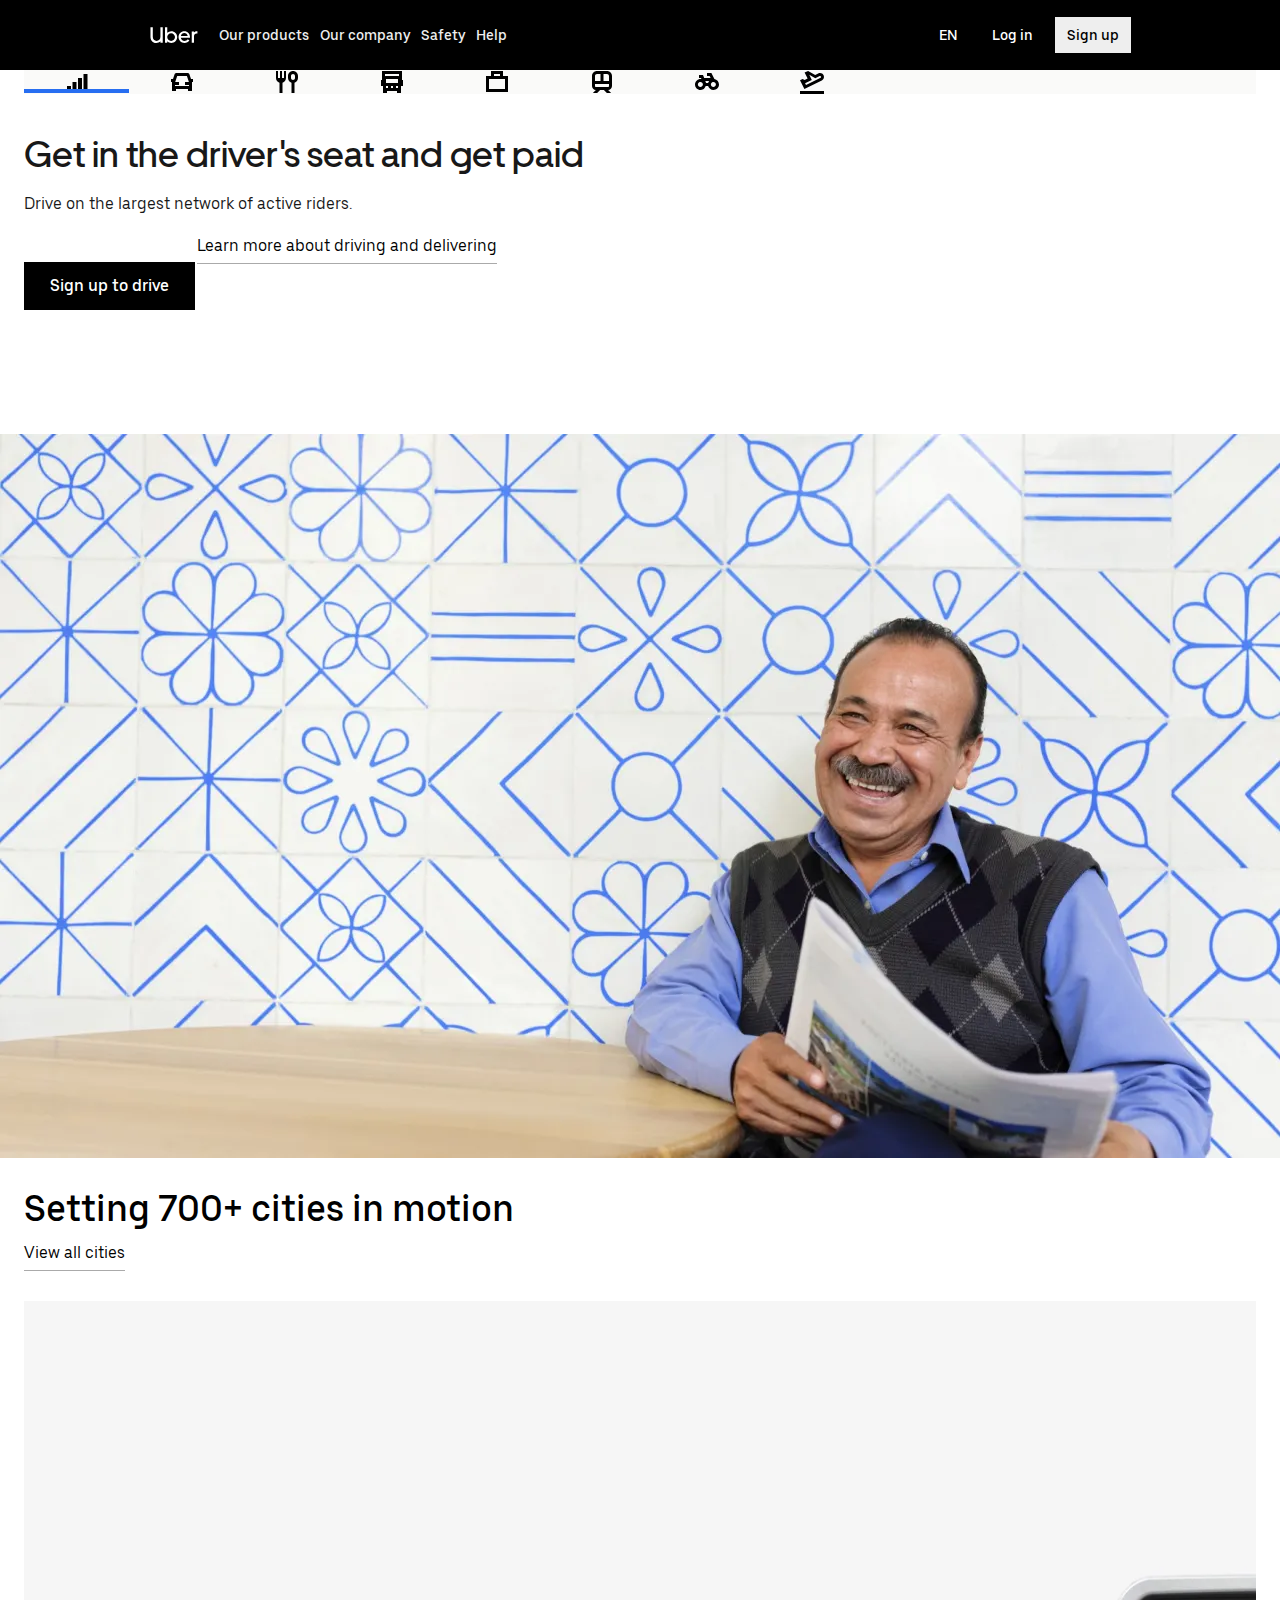
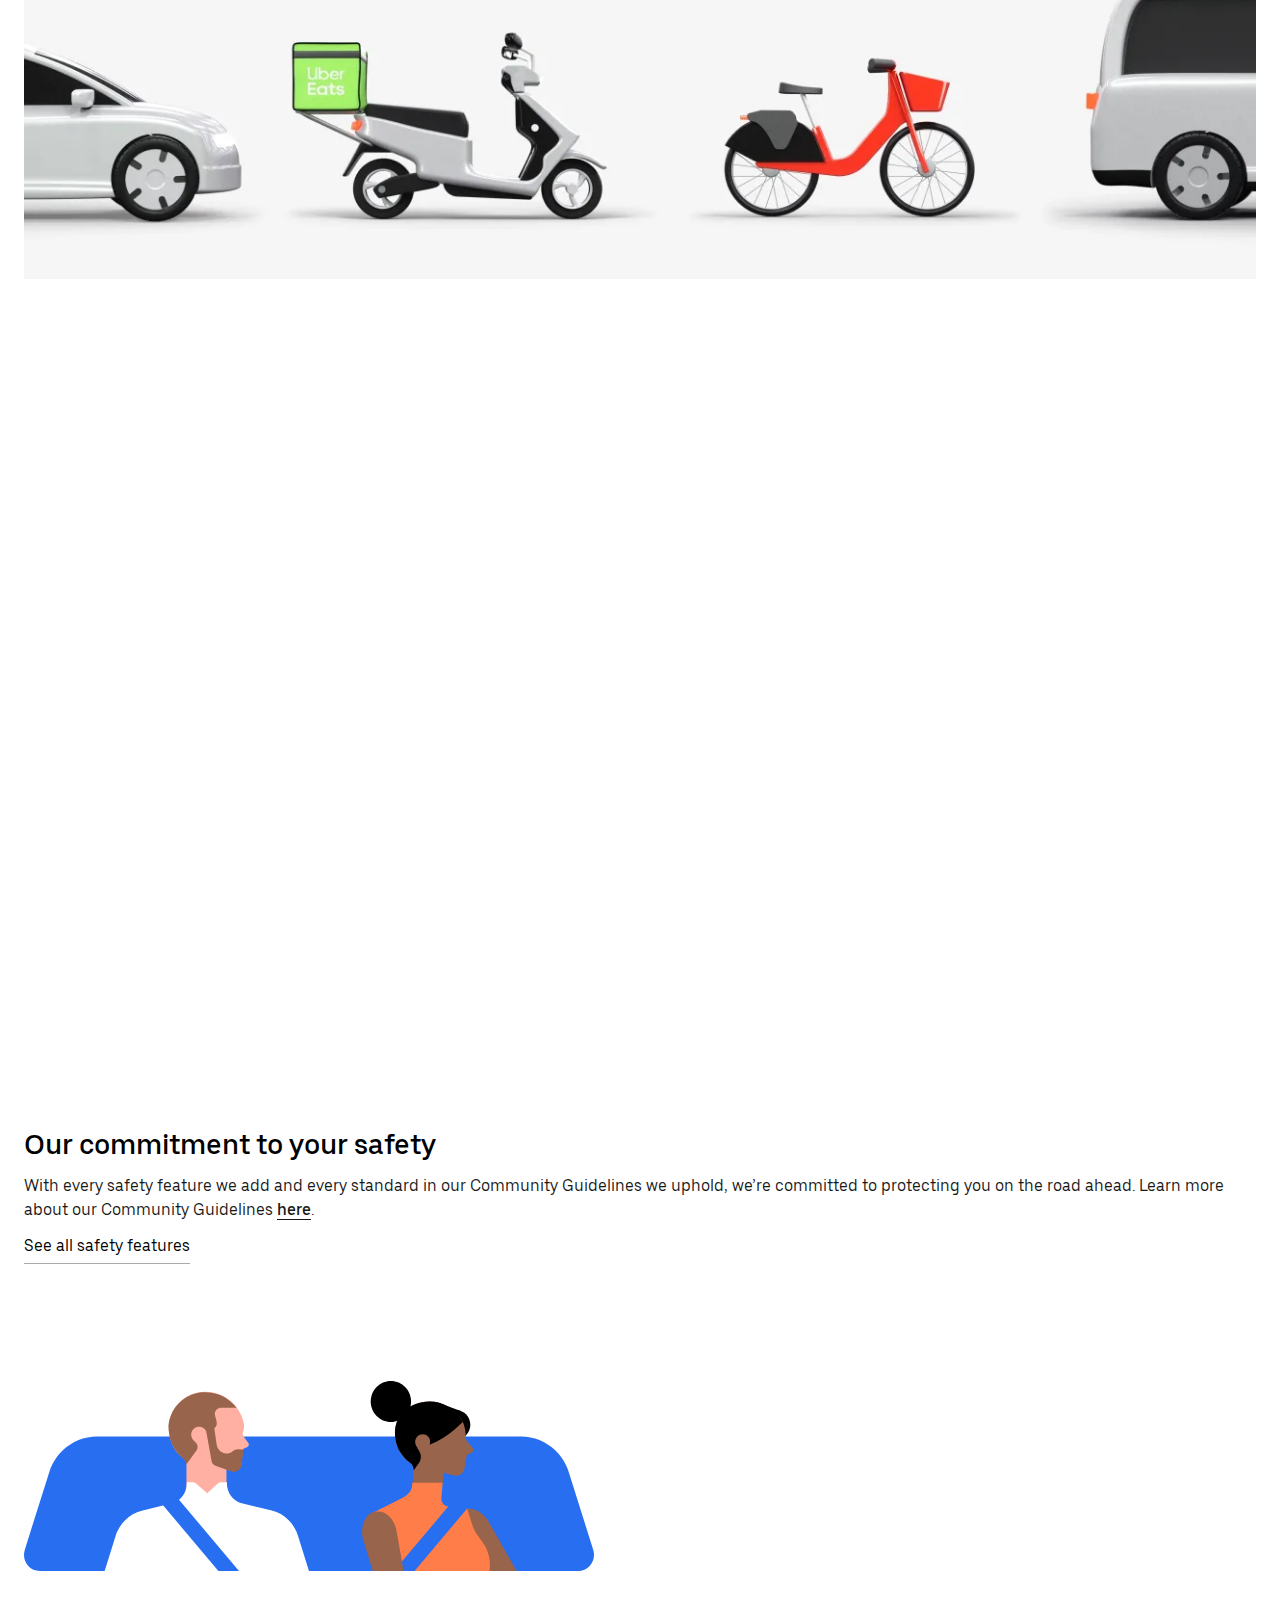
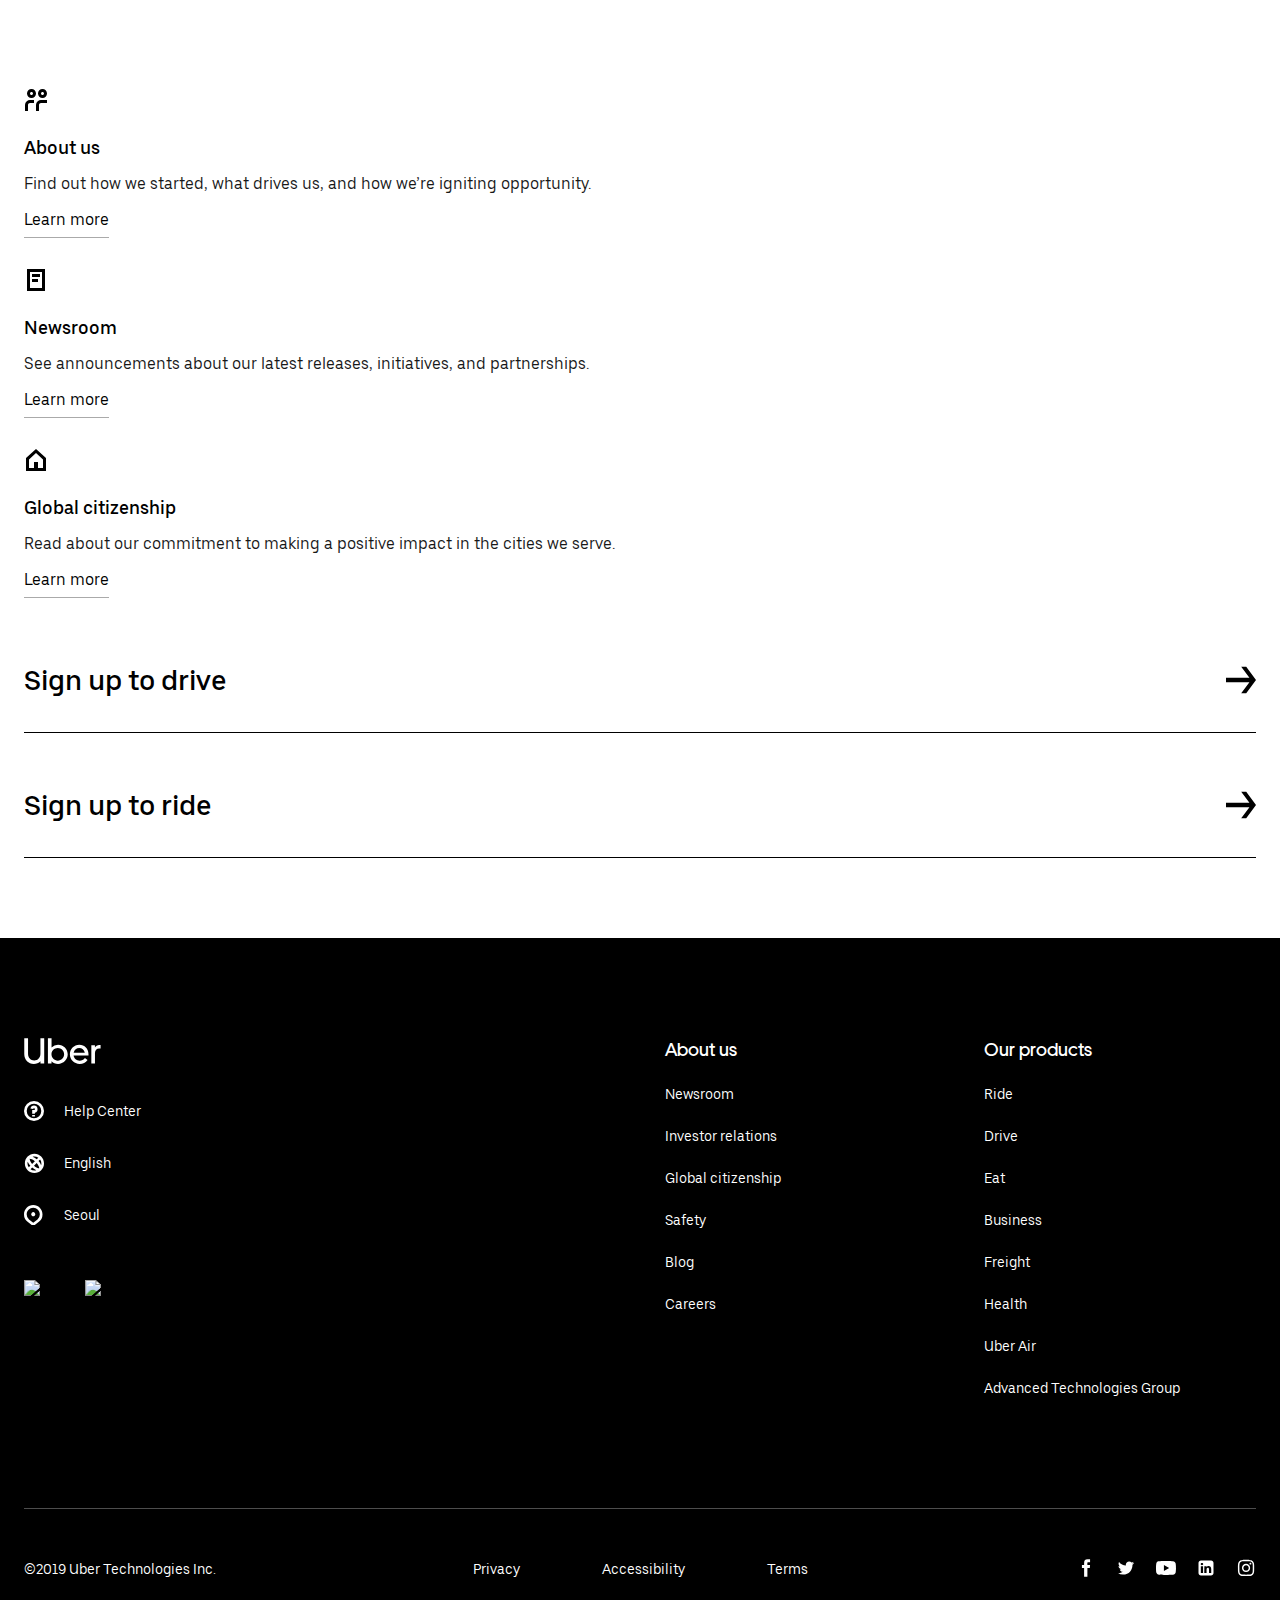
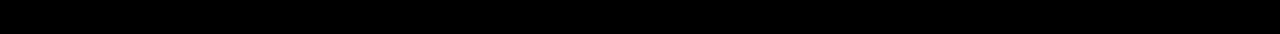
==== commit 7d561b80: "190925 add responsive header" ====
--- a/index.html
+++ b/index.html
@@ -24,6 +24,7 @@
                 </h1>
                 <div class="util-box">
                     <ul class="util-list clear-fix">
+                        <li><a href="#self" class="language-btn">EN</a></li>
                         <li><a href="#self" class="login-btn">Log in</a></li>
                         <li><a href="#self" class="signup-btn">Sign up</a></li>
                     </ul>
@@ -31,6 +32,12 @@
                         <span>gnb button</span>
                     </button>
                 </div>
+                    <ul class="menu-list">
+                        <li><a href="">Our products</a></li>
+                        <li><a href="">Our company</a></li>
+                        <li><a href="">Safety</a></li>
+                        <li><a href="">Help</a></li>
+                    </ul>
             </div>
             <nav class="navigation">
                 <h2 class="a11y-hidden">Global menu</h2>
@@ -496,129 +503,127 @@
             </ul>
         </main>
         <footer id="footer">
-            <div class="footer-inner">
-                <div class="footer-top">
-                    <a href="#self" class="footer-logo">
-                        <svg xmlns="http://www.w3.org/2000/svg" viewBox="0 0 154 52" fill="#fff">
-                            <path d="M8.088 31.704c0 8.136 5.328 13.392 12.384 13.392 6.984 0 12.384-5.4 12.384-13.392V.6h7.56V51h-7.488v-4.68c-3.384 3.528-8.064 5.544-13.32 5.544-10.8 0-19.08-7.848-19.08-19.728V.6h7.56v31.104zM47.832 51V.6h7.272v18.36a18.156 18.156 0 0 1 13.032-5.472c10.8 0 19.296 8.568 19.296 19.224 0 10.584-8.496 19.152-19.296 19.152-5.112 0-9.792-2.088-13.104-5.472V51h-7.2zm7.128-18.288c0 7.056 5.616 12.744 12.672 12.744 6.912 0 12.6-5.688 12.6-12.744 0-7.128-5.688-12.744-12.6-12.744-6.984 0-12.672 5.616-12.672 12.744zm36.792-.072c0-10.368 8.136-19.08 18.864-19.08 10.584 0 18.36 8.136 18.36 19.08v2.376h-29.88c1.008 5.976 5.976 10.44 12.168 10.44 4.248 0 7.848-1.728 10.584-5.4l5.256 3.888c-3.672 4.896-9.144 7.848-15.84 7.848-11.016 0-19.512-8.208-19.512-19.152zm18.72-12.744c-5.4 0-9.936 3.744-11.232 9.36h22.392c-1.224-5.616-5.76-9.36-11.16-9.36zm42.696.864h-3.024c-4.752 0-8.208 3.672-8.208 9.36V51h-7.272V14.28h7.2v4.536c1.8-2.952 4.752-4.824 8.784-4.824h2.52v6.768z"/>
-                        </svg>
-                    </a>
-                    <ul class="footer-help">
-                        <li>
-                            <a href="#self">
-                                <span class="icon">
-                                    <svg aria-hidden="true" focusable="false" fill="currentColor" viewBox="0 0 24 24">
-                                        <path d="M12 0a12 12 0 1 0 12 12A12 12 0 0 0 12 0zm0 20.73A8.73 8.73 0 1 1 20.73 12 8.74 8.74 0 0 1 12 20.73z"></path>
-                                        <path d="M12 5.45a4.37 4.37 0 0 0-4.28 3.5l3.21.65A1.09 1.09 0 1 1 12 10.91H9.82v4.36h3.27V14A4.36 4.36 0 0 0 12 5.45zM9.82 16.7h3.27v1.85H9.82z"></path>
-                                    </svg>
-                                </span>
-                                Help Center
-                            </a>
-                        </li>
-                        <li>
-                            <a href="#self">
-                                <span class="icon">
-                                    <svg aria-hidden="true" focusable="false" fill="currentColor" viewBox="0 0 23 23">
-                                        <path d="M12 1C5.9 1 1 5.9 1 12s4.9 11 11 11 11-4.9 11-11S18.1 1 12 1zm8 11c0 .7-.1 1.4-.3 2-.6-1.5-1.6-3.1-3-4.7l1.8-1.8c1 1.3 1.5 2.8 1.5 4.5zM6.5 6.5c1.3 0 3.6.8 6 2.9l-3.2 3.2C7.1 9.8 6.5 7.5 6.5 6.5zm8.1 5c2.3 2.7 2.9 5 2.9 6-1.3 0-3.6-.8-6-2.9l3.1-3.1zm1.9-6.1l-1.9 1.9c-1.6-1.4-3.2-2.4-4.7-3 .7-.2 1.3-.3 2-.3 1.8 0 3.3.5 4.6 1.4zM4 12c0-.7.1-1.4.3-2 .6 1.5 1.6 3.1 3 4.7l-1.8 1.8C4.5 15.2 4 13.7 4 12zm3.5 6.6l1.9-1.9c1.6 1.4 3.2 2.4 4.7 3-.7.2-1.3.3-2 .3-1.8 0-3.3-.5-4.6-1.4z" fill="currentColor"></path>
-                                    </svg>
-                                </span>
-                                English
-                            </a>
-                        </li>
-                        <li>
-                            <a href="#self">
-                                <span class="icon">
-                                    <svg aria-hidden="true" focusable="false" fill="currentColor" viewBox="0 0 17 17">
-                                        <path d="M11.477 12.274l-3.615 2.72-3.614-2.72a5.7 5.7 0 0 1-1.953-4.312c0-3.131 2.492-5.671 5.567-5.671 3.076 0 5.567 2.54 5.567 5.67a5.7 5.7 0 0 1-1.952 4.313M7.862 0C3.52 0 0 3.586 0 8.008a8.041 8.041 0 0 0 3.318 6.536l.024-.049-.023.049L7.862 18l4.544-3.456-.023-.049.023.049a8.042 8.042 0 0 0 3.319-6.536C15.725 3.586 12.205 0 7.862 0"></path><path d="M6.638 6.628a1.788 1.788 0 0 0 0 2.495c.676.69 1.773.69 2.449 0a1.786 1.786 0 0 0 0-2.495 1.71 1.71 0 0 0-2.45 0"></path>
-                                    </svg>
-                                </span>
-                                Seoul
+            <div class="footer-top">
+                <a href="#self" class="footer-logo">
+                    <svg xmlns="http://www.w3.org/2000/svg" viewBox="0 0 154 52" fill="#fff">
+                        <path d="M8.088 31.704c0 8.136 5.328 13.392 12.384 13.392 6.984 0 12.384-5.4 12.384-13.392V.6h7.56V51h-7.488v-4.68c-3.384 3.528-8.064 5.544-13.32 5.544-10.8 0-19.08-7.848-19.08-19.728V.6h7.56v31.104zM47.832 51V.6h7.272v18.36a18.156 18.156 0 0 1 13.032-5.472c10.8 0 19.296 8.568 19.296 19.224 0 10.584-8.496 19.152-19.296 19.152-5.112 0-9.792-2.088-13.104-5.472V51h-7.2zm7.128-18.288c0 7.056 5.616 12.744 12.672 12.744 6.912 0 12.6-5.688 12.6-12.744 0-7.128-5.688-12.744-12.6-12.744-6.984 0-12.672 5.616-12.672 12.744zm36.792-.072c0-10.368 8.136-19.08 18.864-19.08 10.584 0 18.36 8.136 18.36 19.08v2.376h-29.88c1.008 5.976 5.976 10.44 12.168 10.44 4.248 0 7.848-1.728 10.584-5.4l5.256 3.888c-3.672 4.896-9.144 7.848-15.84 7.848-11.016 0-19.512-8.208-19.512-19.152zm18.72-12.744c-5.4 0-9.936 3.744-11.232 9.36h22.392c-1.224-5.616-5.76-9.36-11.16-9.36zm42.696.864h-3.024c-4.752 0-8.208 3.672-8.208 9.36V51h-7.272V14.28h7.2v4.536c1.8-2.952 4.752-4.824 8.784-4.824h2.52v6.768z"/>
+                    </svg>
+                </a>
+                <ul class="footer-help">
+                    <li>
+                        <a href="#self">
+                            <span class="icon">
+                                <svg aria-hidden="true" focusable="false" fill="currentColor" viewBox="0 0 24 24">
+                                    <path d="M12 0a12 12 0 1 0 12 12A12 12 0 0 0 12 0zm0 20.73A8.73 8.73 0 1 1 20.73 12 8.74 8.74 0 0 1 12 20.73z"></path>
+                                    <path d="M12 5.45a4.37 4.37 0 0 0-4.28 3.5l3.21.65A1.09 1.09 0 1 1 12 10.91H9.82v4.36h3.27V14A4.36 4.36 0 0 0 12 5.45zM9.82 16.7h3.27v1.85H9.82z"></path>
+                                </svg>
+                            </span>
+                            Help Center
+                        </a>
+                    </li>
+                    <li>
+                        <a href="#self">
+                            <span class="icon">
+                                <svg aria-hidden="true" focusable="false" fill="currentColor" viewBox="0 0 23 23">
+                                    <path d="M12 1C5.9 1 1 5.9 1 12s4.9 11 11 11 11-4.9 11-11S18.1 1 12 1zm8 11c0 .7-.1 1.4-.3 2-.6-1.5-1.6-3.1-3-4.7l1.8-1.8c1 1.3 1.5 2.8 1.5 4.5zM6.5 6.5c1.3 0 3.6.8 6 2.9l-3.2 3.2C7.1 9.8 6.5 7.5 6.5 6.5zm8.1 5c2.3 2.7 2.9 5 2.9 6-1.3 0-3.6-.8-6-2.9l3.1-3.1zm1.9-6.1l-1.9 1.9c-1.6-1.4-3.2-2.4-4.7-3 .7-.2 1.3-.3 2-.3 1.8 0 3.3.5 4.6 1.4zM4 12c0-.7.1-1.4.3-2 .6 1.5 1.6 3.1 3 4.7l-1.8 1.8C4.5 15.2 4 13.7 4 12zm3.5 6.6l1.9-1.9c1.6 1.4 3.2 2.4 4.7 3-.7.2-1.3.3-2 .3-1.8 0-3.3-.5-4.6-1.4z" fill="currentColor"></path>
+                                </svg>
+                            </span>
+                            English
+                        </a>
+                    </li>
+                    <li>
+                        <a href="#self">
+                            <span class="icon">
+                                <svg aria-hidden="true" focusable="false" fill="currentColor" viewBox="0 0 17 17">
+                                    <path d="M11.477 12.274l-3.615 2.72-3.614-2.72a5.7 5.7 0 0 1-1.953-4.312c0-3.131 2.492-5.671 5.567-5.671 3.076 0 5.567 2.54 5.567 5.67a5.7 5.7 0 0 1-1.952 4.313M7.862 0C3.52 0 0 3.586 0 8.008a8.041 8.041 0 0 0 3.318 6.536l.024-.049-.023.049L7.862 18l4.544-3.456-.023-.049.023.049a8.042 8.042 0 0 0 3.319-6.536C15.725 3.586 12.205 0 7.862 0"></path><path d="M6.638 6.628a1.788 1.788 0 0 0 0 2.495c.676.69 1.773.69 2.449 0a1.786 1.786 0 0 0 0-2.495 1.71 1.71 0 0 0-2.45 0"></path>
+                                </svg>
+                            </span>
+                            Seoul
+                        </a>
+                    </li>
+                </ul>
+                <div class="footer-sitemap">
+                    <div>
+                        <a href="#self" id="footer-about">About us</a>
+                        <ul class="footer-sitemap-list" aria-labelledby="footer-about">
+                            <li><a href="#self">Newsroom</a></li>
+                            <li><a href="#self">Investor relations</a></li>
+                            <li><a href="#self">Global citizenship</a></li>
+                            <li><a href="#self">Safety</a></li>
+                            <li><a href="#self">Blog</a></li>
+                            <li><a href="#self">Careers</a></li>
+                        </ul>
+                    </div>
+                    <div>
+                        <a href="#self" id="footer-product">Our products</a>
+                        <ul class="footer-sitemap-list" aria-labelledby="footer-product">
+                            <li><a href="#self">Ride</a></li>
+                            <li><a href="#self">Drive</a></li>
+                            <li><a href="#self">Eat</a></li>
+                            <li><a href="#self">Business</a></li>
+                            <li><a href="#self">Freight</a></li>
+                            <li><a href="#self">Health</a></li>
+                            <li><a href="#self">Uber Air</a></li>
+                            <li><a href="#self">Advanced Technologies Group</a></li>
+                        </ul>
+                    </div>
+                </div>
+                <div class="download-apps">
+                    <a href="#self"><img src="./assets/images/app-down.svg" alt="appStore download button"></a>
+                    <a href="#self"><img src="./assets/images/google-down.svg" alt="googlePlay download button"></a>
+                </div>
+                <div class="footer-sns">
+                    <ul class="clear-fix">
+                        <li>
+                            <a href="#self">
+                                <svg aria-hidden="true" focusable="false" fill="white" viewBox="0 0 64 64" title="facebook">
+                                    <title>Facebook Shortcut button</title>
+                                    <path d="M36.463 60h-10.5V32h-7v-9.625h7v-5.6C25.963 8.725 28.063 4 37.338 4h7.7v9.625h-4.9c-3.675 0-3.85 1.4-3.85 3.85v4.9h8.75L44.163 32h-7.7v28z"></path>
+                                </svg>
+                            </a>
+                        </li>
+                        <li>
+                            <a href="#self">
+                                <svg aria-hidden="true" focusable="false" fill="white" viewBox="0 0 64 64" title="twitter">
+                                    <title>Twitter Shortcut button</title>
+                                    <path d="M58 15.877c-1.94.812-3.89 1.462-6.155 1.625 2.265-1.3 3.89-3.402 4.703-5.83-2.103 1.3-4.378 2.103-6.805 2.59-1.777-2.102-4.702-3.402-7.617-3.402-5.83 0-10.695 4.702-10.695 10.694 0 .813.163 1.625.325 2.428C22.85 23.494 15.07 19.279 9.727 12.8c-.975 1.625-1.462 3.402-1.462 5.342 0 3.727 1.94 6.967 4.702 8.907-1.777 0-3.402-.488-4.865-1.3v.162c0 5.18 3.728 9.395 8.582 10.37-.975.162-1.777.325-2.752.325-.65 0-1.3 0-1.94-.163 1.3 4.215 5.342 7.293 9.882 7.455-3.565 2.915-8.257 4.54-13.284 4.54-.813 0-1.777 0-2.59-.163a29.893 29.893 0 0 0 16.362 4.865c19.601 0 30.296-16.199 30.296-30.296v-1.3c2.102-1.787 3.89-3.565 5.342-5.667z"></path>
+                                </svg>
+                            </a>
+                        </li>
+                        <li>
+                            <a href="#self">
+                                <svg aria-hidden="true" focusable="false" fill="white" viewBox="0 0 24 24" title="youtube">
+                                    <title>Youtube Shortcut button</title>
+                                    <path d="M23.5 6.2c-.3-1-1.1-1.9-2.1-2.1-1.9-.6-9.4-.6-9.4-.6s-7.5 0-9.4.5C1.6 4.3.8 5.1.5 6.1 0 8.1 0 12 0 12s0 3.9.5 5.8c.3 1 1.1 1.9 2.1 2.1 1.9.5 9.4.5 9.4.5s7.5 0 9.4-.5c1-.3 1.8-1.1 2.1-2.1.5-1.9.5-5.8.5-5.8s0-3.9-.5-5.8zm-14 9.4V8.4l6.3 3.6-6.3 3.6z"></path>
+                                </svg>
+                            </a>
+                        </li>
+                        <li>
+                            <a href="#self">
+                                <svg aria-hidden="true" focusable="false" fill="white" viewBox="0 0 64 64" title="linkedin">
+                                    <title>linkedIn Shortcut button</title>
+                                    <path d="M48.172 7.998H15.974C11.611 7.998 8 11.61 8 15.973v31.9c0 4.514 3.61 8.125 7.974 8.125h32.047c4.364 0 7.974-3.61 7.974-7.974V15.973c.15-4.364-3.46-7.975-7.823-7.975zm-25.54 40.017h-7.166v-21.8h7.167v21.8zM19.05 23.229c-2.538 0-4.031-1.643-4.031-3.733s1.642-3.733 4.031-3.733c2.539 0 4.032 1.642 4.032 3.733.15 2.09-1.493 3.733-4.032 3.733zm29.714 24.786h-7.167V36.368c0-2.986-1.045-4.927-3.733-4.927-1.941 0-3.135 1.344-3.733 2.688a5.569 5.569 0 0 0-.298 1.791v12.095h-7.168s.15-19.71 0-21.8h7.168v3.136c.896-1.494 2.687-3.584 6.57-3.584 4.778 0 8.361 3.136 8.361 9.855v12.393z"></path>
+                                </svg>
+                            </a>
+                        </li>
+                        <li>
+                            <a href="#self">
+                                <svg aria-hidden="true" focusable="false" fill="white" viewBox="0 0 64 64" title="instagram">
+                                    <title>Instargram Shortcut button</title>
+                                    <path d="M58.022 21.275c-.178-2.671-.534-4.63-1.247-6.233-.712-1.78-1.602-3.205-3.027-4.63-1.425-1.425-2.85-2.315-4.63-3.027-1.603-.713-3.562-1.069-6.233-1.247-2.85-.178-3.74-.178-10.685-.178s-7.836 0-10.685.178c-2.671.178-4.63.534-6.233 1.247-1.78.712-3.205 1.602-4.63 3.027-1.425 1.425-2.315 2.85-3.027 4.63-.713 1.603-1.069 3.562-1.247 6.233C6.2 23.946 6.2 24.837 6.2 31.96s0 7.836.178 10.685c.178 2.671.534 4.63 1.247 6.233.712 1.78 1.602 3.205 3.027 4.63 1.425 1.425 2.85 2.315 4.63 3.027 1.603.713 3.562 1.069 6.233 1.247 2.671.178 3.562.178 10.685.178s7.836 0 10.685-.178c2.671-.178 4.63-.534 6.233-1.247 1.78-.712 3.205-1.602 4.63-3.027 1.425-1.425 2.315-2.85 3.027-4.63.713-1.603 1.069-3.562 1.247-6.233.178-2.671.178-3.562.178-10.685s0-7.836-.178-10.685zm-4.63 21.192c-.178 2.493-.534 3.918-.89 4.808-.535 1.247-1.069 2.137-1.96 3.028-.89.89-1.78 1.424-3.027 1.959-.89.356-2.315.712-4.808.89-2.671.178-3.562.178-10.507.178s-7.658 0-10.507-.178c-2.493-.178-3.918-.534-4.808-.89-1.247-.535-2.137-1.069-3.028-1.96-.89-.89-1.424-1.78-1.959-3.027-.356-.89-.712-2.315-.89-4.808-.178-2.671-.178-3.562-.178-10.507s0-7.658.178-10.507c.178-2.493.534-3.918.89-4.808.535-1.247 1.069-2.137 1.96-3.027.89-.89 1.78-1.425 3.027-1.96.89-.356 2.315-.712 4.808-.89 2.85-.178 3.562-.178 10.507-.178s7.657 0 10.507.178c2.493.178 3.918.534 4.808.89 1.247.535 2.137 1.07 3.028 1.96.89.89 1.424 1.78 1.958 3.027.357.89.713 2.315.89 4.808.179 2.671.179 3.562.179 10.507s0 7.658-.178 10.507z"></path><path d="M32.2 18.604c-7.301 0-13.178 5.877-13.178 13.178S24.899 44.96 32.2 44.96c7.301 0 13.178-5.877 13.178-13.178S39.501 18.604 32.2 18.604zm0 21.726c-4.808 0-8.548-3.918-8.548-8.548s3.918-8.548 8.548-8.548 8.548 3.918 8.548 8.548-3.74 8.548-8.548 8.548zM46.09 15.042c-1.603 0-3.027 1.425-3.027 3.027s1.246 3.028 3.027 3.028c1.603 0 3.027-1.247 3.027-3.028s-1.424-3.205-3.027-3.027z"></path>
+                                </svg>
                             </a>
                         </li>
                     </ul>
-                    <div class="footer-sitemap">
-                        <div>
-                            <a href="#self" id="footer-about">About us</a>
-                            <ul class="footer-sitemap-list" aria-labelledby="footer-about">
-                                <li><a href="#self">Newsroom</a></li>
-                                <li><a href="#self">Investor relations</a></li>
-                                <li><a href="#self">Global citizenship</a></li>
-                                <li><a href="#self">Safety</a></li>
-                                <li><a href="#self">Blog</a></li>
-                                <li><a href="#self">Careers</a></li>
-                            </ul>
-                        </div>
-                        <div>
-                            <a href="#self" id="footer-product">Our products</a>
-                            <ul class="footer-sitemap-list" aria-labelledby="footer-product">
-                                <li><a href="#self">Ride</a></li>
-                                <li><a href="#self">Drive</a></li>
-                                <li><a href="#self">Eat</a></li>
-                                <li><a href="#self">Business</a></li>
-                                <li><a href="#self">Freight</a></li>
-                                <li><a href="#self">Health</a></li>
-                                <li><a href="#self">Uber Air</a></li>
-                                <li><a href="#self">Advanced Technologies Group</a></li>
-                            </ul>
-                        </div>
-                    </div>
-                    <div class="download-apps">
-                        <a href="#self"><img src="./assets/images/app-down.svg" alt="appStore download button"></a>
-                        <a href="#self"><img src="./assets/images/google-down.svg" alt="googlePlay download button"></a>
-                    </div>
-                    <div class="footer-sns">
-                        <ul class="clear-fix">
-                            <li>
-                                <a href="#self">
-                                    <svg aria-hidden="true" focusable="false" fill="white" viewBox="0 0 64 64" title="facebook">
-                                        <title>Facebook Shortcut button</title>
-                                        <path d="M36.463 60h-10.5V32h-7v-9.625h7v-5.6C25.963 8.725 28.063 4 37.338 4h7.7v9.625h-4.9c-3.675 0-3.85 1.4-3.85 3.85v4.9h8.75L44.163 32h-7.7v28z"></path>
-                                    </svg>
-                                </a>
-                            </li>
-                            <li>
-                                <a href="#self">
-                                    <svg aria-hidden="true" focusable="false" fill="white" viewBox="0 0 64 64" title="twitter">
-                                        <title>Twitter Shortcut button</title>
-                                        <path d="M58 15.877c-1.94.812-3.89 1.462-6.155 1.625 2.265-1.3 3.89-3.402 4.703-5.83-2.103 1.3-4.378 2.103-6.805 2.59-1.777-2.102-4.702-3.402-7.617-3.402-5.83 0-10.695 4.702-10.695 10.694 0 .813.163 1.625.325 2.428C22.85 23.494 15.07 19.279 9.727 12.8c-.975 1.625-1.462 3.402-1.462 5.342 0 3.727 1.94 6.967 4.702 8.907-1.777 0-3.402-.488-4.865-1.3v.162c0 5.18 3.728 9.395 8.582 10.37-.975.162-1.777.325-2.752.325-.65 0-1.3 0-1.94-.163 1.3 4.215 5.342 7.293 9.882 7.455-3.565 2.915-8.257 4.54-13.284 4.54-.813 0-1.777 0-2.59-.163a29.893 29.893 0 0 0 16.362 4.865c19.601 0 30.296-16.199 30.296-30.296v-1.3c2.102-1.787 3.89-3.565 5.342-5.667z"></path>
-                                    </svg>
-                                </a>
-                            </li>
-                            <li>
-                                <a href="#self">
-                                    <svg aria-hidden="true" focusable="false" fill="white" viewBox="0 0 24 24" title="youtube">
-                                        <title>Youtube Shortcut button</title>
-                                        <path d="M23.5 6.2c-.3-1-1.1-1.9-2.1-2.1-1.9-.6-9.4-.6-9.4-.6s-7.5 0-9.4.5C1.6 4.3.8 5.1.5 6.1 0 8.1 0 12 0 12s0 3.9.5 5.8c.3 1 1.1 1.9 2.1 2.1 1.9.5 9.4.5 9.4.5s7.5 0 9.4-.5c1-.3 1.8-1.1 2.1-2.1.5-1.9.5-5.8.5-5.8s0-3.9-.5-5.8zm-14 9.4V8.4l6.3 3.6-6.3 3.6z"></path>
-                                    </svg>
-                                </a>
-                            </li>
-                            <li>
-                                <a href="#self">
-                                    <svg aria-hidden="true" focusable="false" fill="white" viewBox="0 0 64 64" title="linkedin">
-                                        <title>linkedIn Shortcut button</title>
-                                        <path d="M48.172 7.998H15.974C11.611 7.998 8 11.61 8 15.973v31.9c0 4.514 3.61 8.125 7.974 8.125h32.047c4.364 0 7.974-3.61 7.974-7.974V15.973c.15-4.364-3.46-7.975-7.823-7.975zm-25.54 40.017h-7.166v-21.8h7.167v21.8zM19.05 23.229c-2.538 0-4.031-1.643-4.031-3.733s1.642-3.733 4.031-3.733c2.539 0 4.032 1.642 4.032 3.733.15 2.09-1.493 3.733-4.032 3.733zm29.714 24.786h-7.167V36.368c0-2.986-1.045-4.927-3.733-4.927-1.941 0-3.135 1.344-3.733 2.688a5.569 5.569 0 0 0-.298 1.791v12.095h-7.168s.15-19.71 0-21.8h7.168v3.136c.896-1.494 2.687-3.584 6.57-3.584 4.778 0 8.361 3.136 8.361 9.855v12.393z"></path>
-                                    </svg>
-                                </a>
-                            </li>
-                            <li>
-                                <a href="#self">
-                                    <svg aria-hidden="true" focusable="false" fill="white" viewBox="0 0 64 64" title="instagram">
-                                        <title>Instargram Shortcut button</title>
-                                        <path d="M58.022 21.275c-.178-2.671-.534-4.63-1.247-6.233-.712-1.78-1.602-3.205-3.027-4.63-1.425-1.425-2.85-2.315-4.63-3.027-1.603-.713-3.562-1.069-6.233-1.247-2.85-.178-3.74-.178-10.685-.178s-7.836 0-10.685.178c-2.671.178-4.63.534-6.233 1.247-1.78.712-3.205 1.602-4.63 3.027-1.425 1.425-2.315 2.85-3.027 4.63-.713 1.603-1.069 3.562-1.247 6.233C6.2 23.946 6.2 24.837 6.2 31.96s0 7.836.178 10.685c.178 2.671.534 4.63 1.247 6.233.712 1.78 1.602 3.205 3.027 4.63 1.425 1.425 2.85 2.315 4.63 3.027 1.603.713 3.562 1.069 6.233 1.247 2.671.178 3.562.178 10.685.178s7.836 0 10.685-.178c2.671-.178 4.63-.534 6.233-1.247 1.78-.712 3.205-1.602 4.63-3.027 1.425-1.425 2.315-2.85 3.027-4.63.713-1.603 1.069-3.562 1.247-6.233.178-2.671.178-3.562.178-10.685s0-7.836-.178-10.685zm-4.63 21.192c-.178 2.493-.534 3.918-.89 4.808-.535 1.247-1.069 2.137-1.96 3.028-.89.89-1.78 1.424-3.027 1.959-.89.356-2.315.712-4.808.89-2.671.178-3.562.178-10.507.178s-7.658 0-10.507-.178c-2.493-.178-3.918-.534-4.808-.89-1.247-.535-2.137-1.069-3.028-1.96-.89-.89-1.424-1.78-1.959-3.027-.356-.89-.712-2.315-.89-4.808-.178-2.671-.178-3.562-.178-10.507s0-7.658.178-10.507c.178-2.493.534-3.918.89-4.808.535-1.247 1.069-2.137 1.96-3.027.89-.89 1.78-1.425 3.027-1.96.89-.356 2.315-.712 4.808-.89 2.85-.178 3.562-.178 10.507-.178s7.657 0 10.507.178c2.493.178 3.918.534 4.808.89 1.247.535 2.137 1.07 3.028 1.96.89.89 1.424 1.78 1.958 3.027.357.89.713 2.315.89 4.808.179 2.671.179 3.562.179 10.507s0 7.658-.178 10.507z"></path><path d="M32.2 18.604c-7.301 0-13.178 5.877-13.178 13.178S24.899 44.96 32.2 44.96c7.301 0 13.178-5.877 13.178-13.178S39.501 18.604 32.2 18.604zm0 21.726c-4.808 0-8.548-3.918-8.548-8.548s3.918-8.548 8.548-8.548 8.548 3.918 8.548 8.548-3.74 8.548-8.548 8.548zM46.09 15.042c-1.603 0-3.027 1.425-3.027 3.027s1.246 3.028 3.027 3.028c1.603 0 3.027-1.247 3.027-3.028s-1.424-3.205-3.027-3.027z"></path>
-                                    </svg>
-                                </a>
-                            </li>
-                        </ul>
-                    </div>
-                </div>
-                <div class="footer-bottom">
-                    <ul class="footer-legal">
-                        <li><a href="#self">Privacy</a></li>
-                        <li><a href="#self">Accessibility</a></li>
-                        <li><a href="#self">Terms</a></li>
-                    </ul>
-                    <small class="copyright">&copy;2019 Uber Technologies Inc.</small>
-                </div>
+                </div>
+            </div>
+            <div class="footer-bottom">
+                <ul class="footer-legal">
+                    <li><a href="#self">Privacy</a></li>
+                    <li><a href="#self">Accessibility</a></li>
+                    <li><a href="#self">Terms</a></li>
+                </ul>
+                <small class="copyright">&copy;2019 Uber Technologies Inc.</small>
             </div>
         </footer>
     </div>
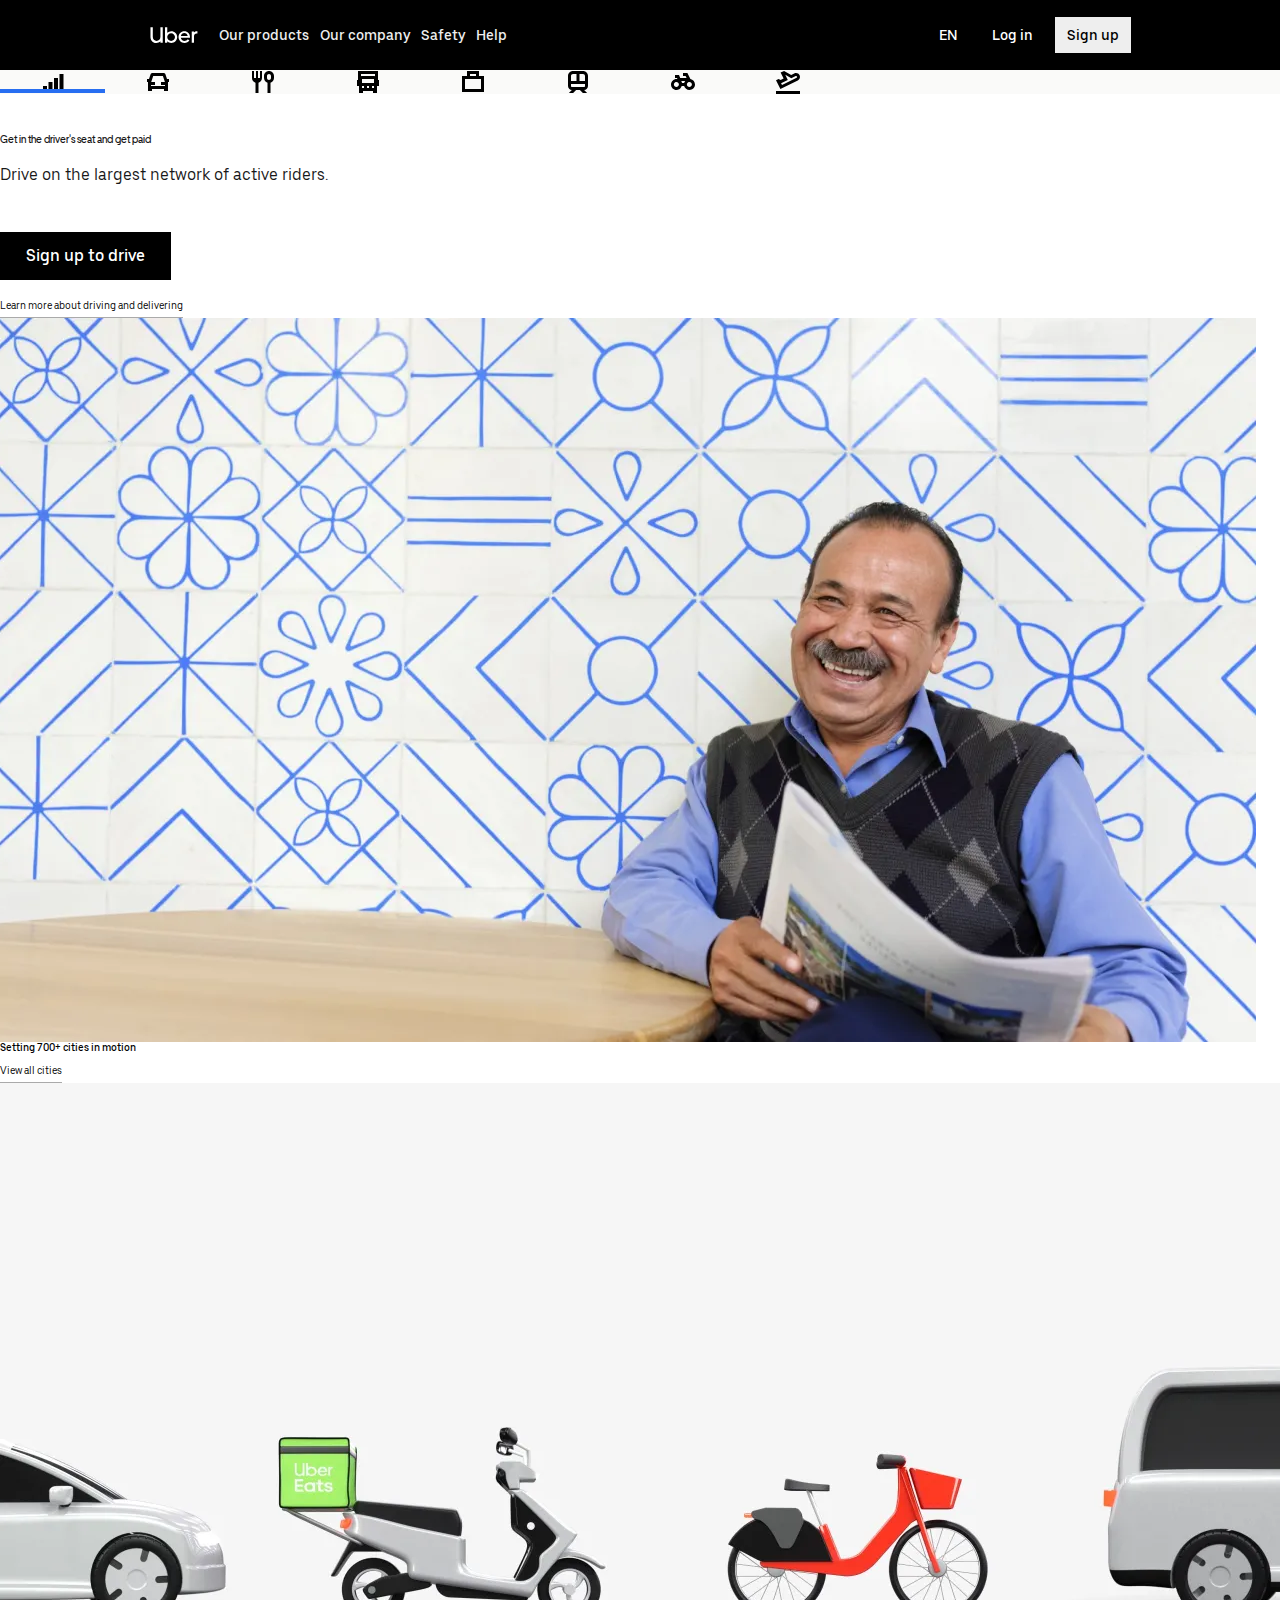
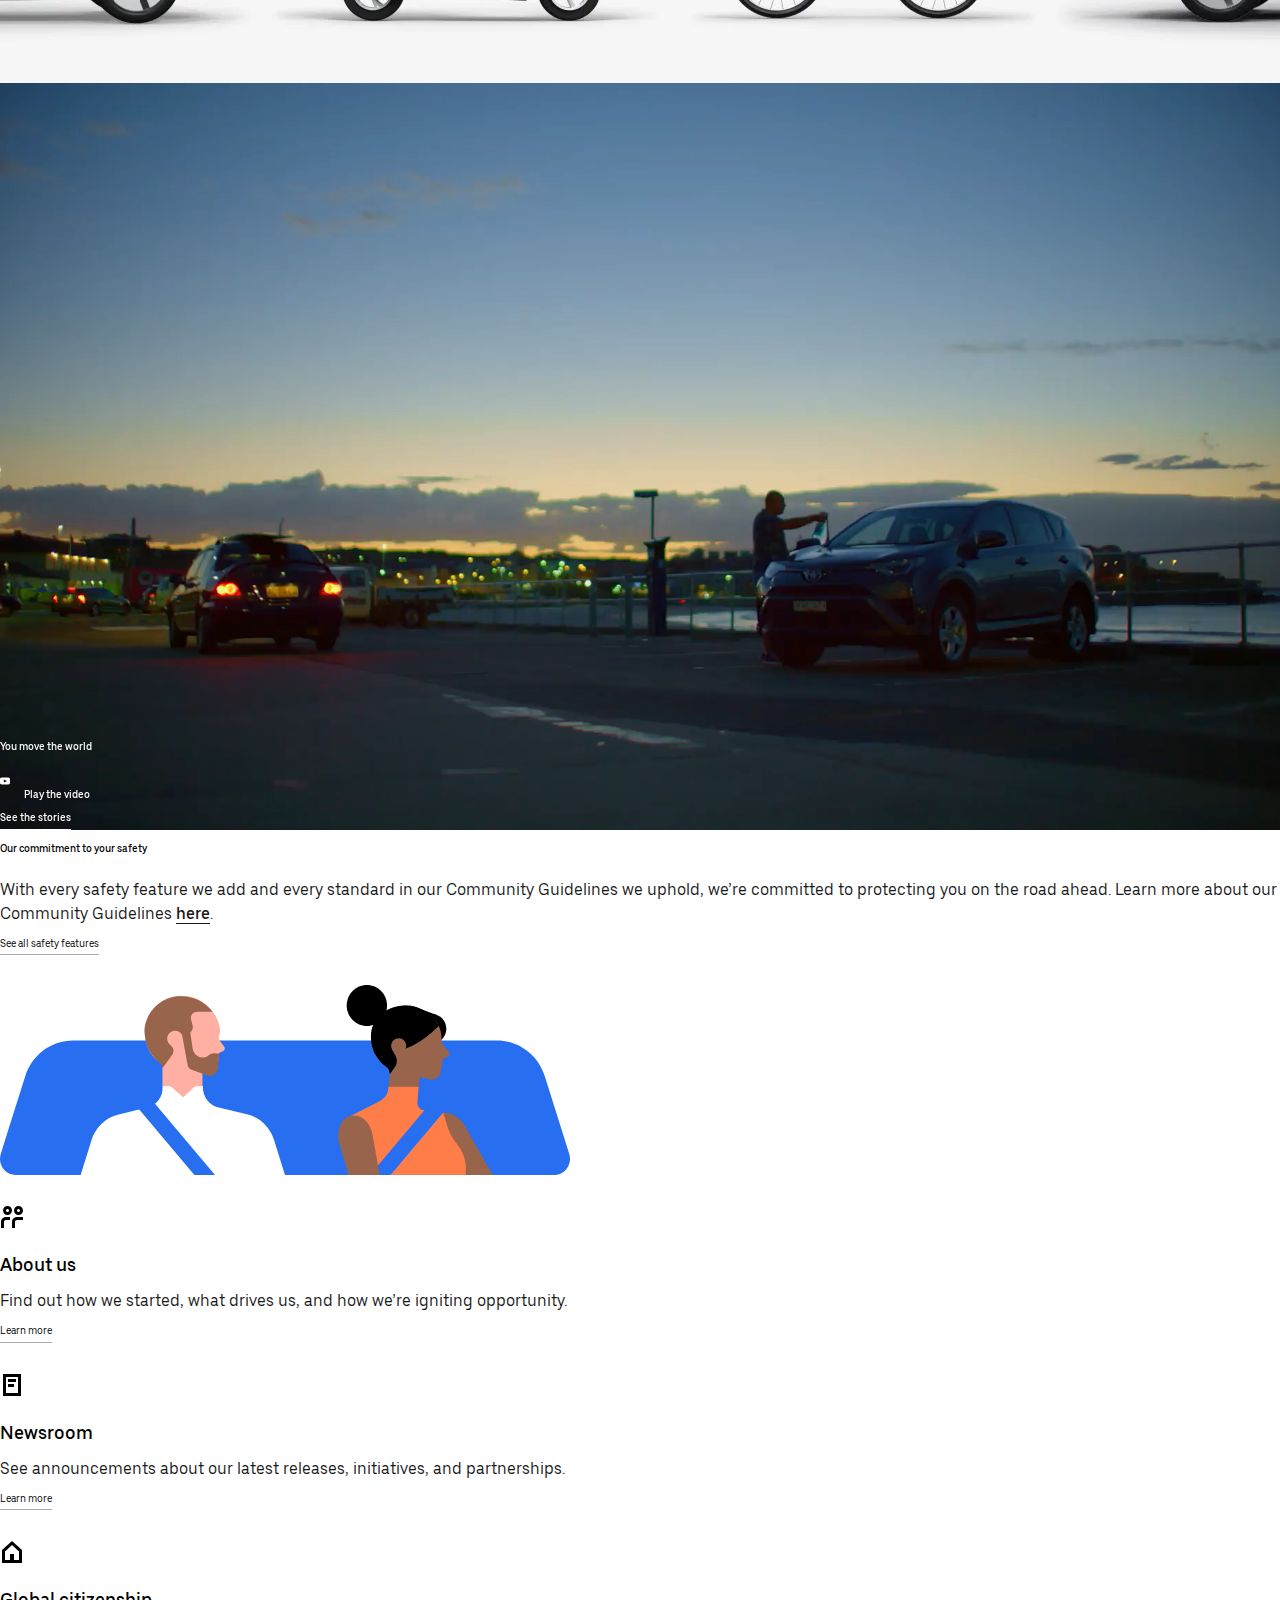
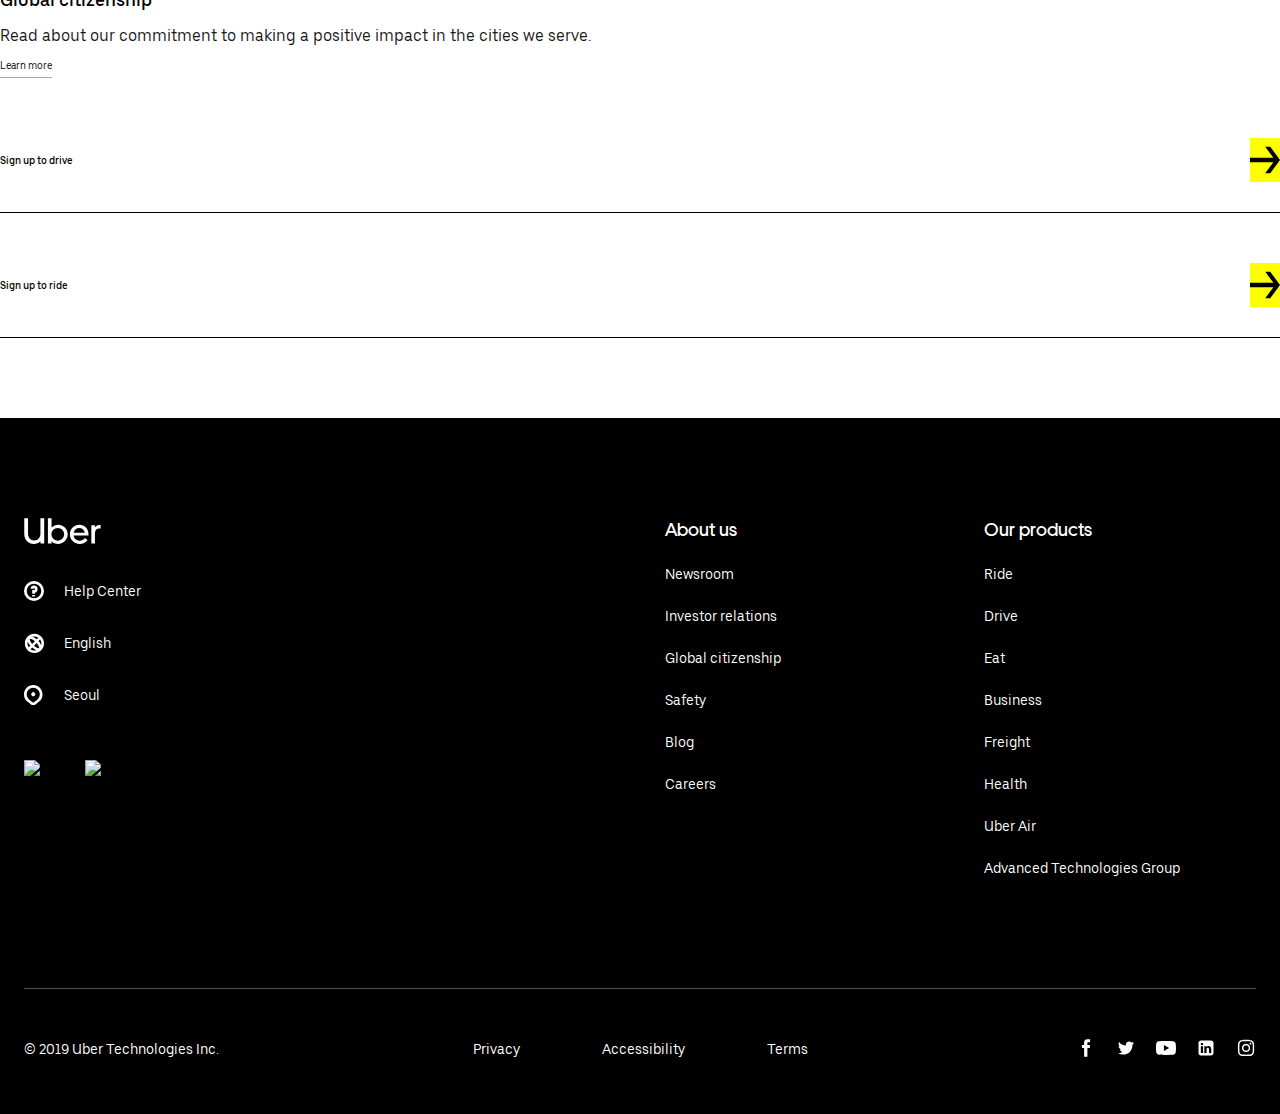
==== commit c254421e: "Merge branch 'develop' of https://github.com/publizm/teamUber into develop" ====
--- a/index.html
+++ b/index.html
@@ -317,7 +317,9 @@
                             <em>Get in the driver's seat and get paid</em>
                             <p>Drive on the largest network of active riders.</p>
                             <a href="#self" class="btn-link">Sign up to drive</a>
-                            <a href="#self" class="text-link">Learn more about driving and delivering</a>
+                            <div>
+                                <a href="#self" class="text-link">Learn more about driving and delivering</a>
+                            </div>
                         </div>
                         <div class="detail-img">
                             <img src="./assets/images/earn_2x.jpg" alt="">
@@ -346,7 +348,9 @@
                                     </a>
                                 </fieldset>
                             </form>
-                            <a href="#self" class="text-link">Learn more about riding</a>
+                            <div>
+                                <a href="#self" class="text-link">Learn more about riding</a>
+                            </div>
                         </div>
                         <div class="detail-img">
                             <img src="./assets/images/map.jpg" alt="">
@@ -357,7 +361,9 @@
                             <em>Delicious eats, delivered easy</em>
                             <p>The restaurants you love, delivered to your door.</p>
                             <a href="#self" class="btn-link">Order now</a>
-                            <a href="#self" class="text-link">Own a restaurant? Partner with Uber Eats</a>
+                            <div>
+                                <a href="#self" class="text-link">Own a restaurant? Partner with Uber Eats</a>
+                            </div>
                         </div>
                         <div class="detail-img">
                             <img src="./assets/images/Eats_2x.jpg" alt="">
@@ -368,7 +374,9 @@
                             <em>A new direction for freight</em>
                             <p>Greater transparency for shippers and carriers to do business together.</p>
                             <a href="#self" class="btn-link">Get shipper details</a>
-                            <a href="#self" class="text-link">Sign up to be a carrier</a>
+                            <div>
+                                <a href="#self" class="text-link">Sign up to be a carrier</a>
+                            </div>
                         </div>
                         <div class="detail-img">
                             <img src="./assets/images/Freight_2x.jpg" alt="">
@@ -623,7 +631,7 @@
                     <li><a href="#self">Accessibility</a></li>
                     <li><a href="#self">Terms</a></li>
                 </ul>
-                <small class="copyright">&copy;2019 Uber Technologies Inc.</small>
+                <small class="copyright">&copy; 2019 Uber Technologies Inc.</small>
             </div>
         </footer>
     </div>
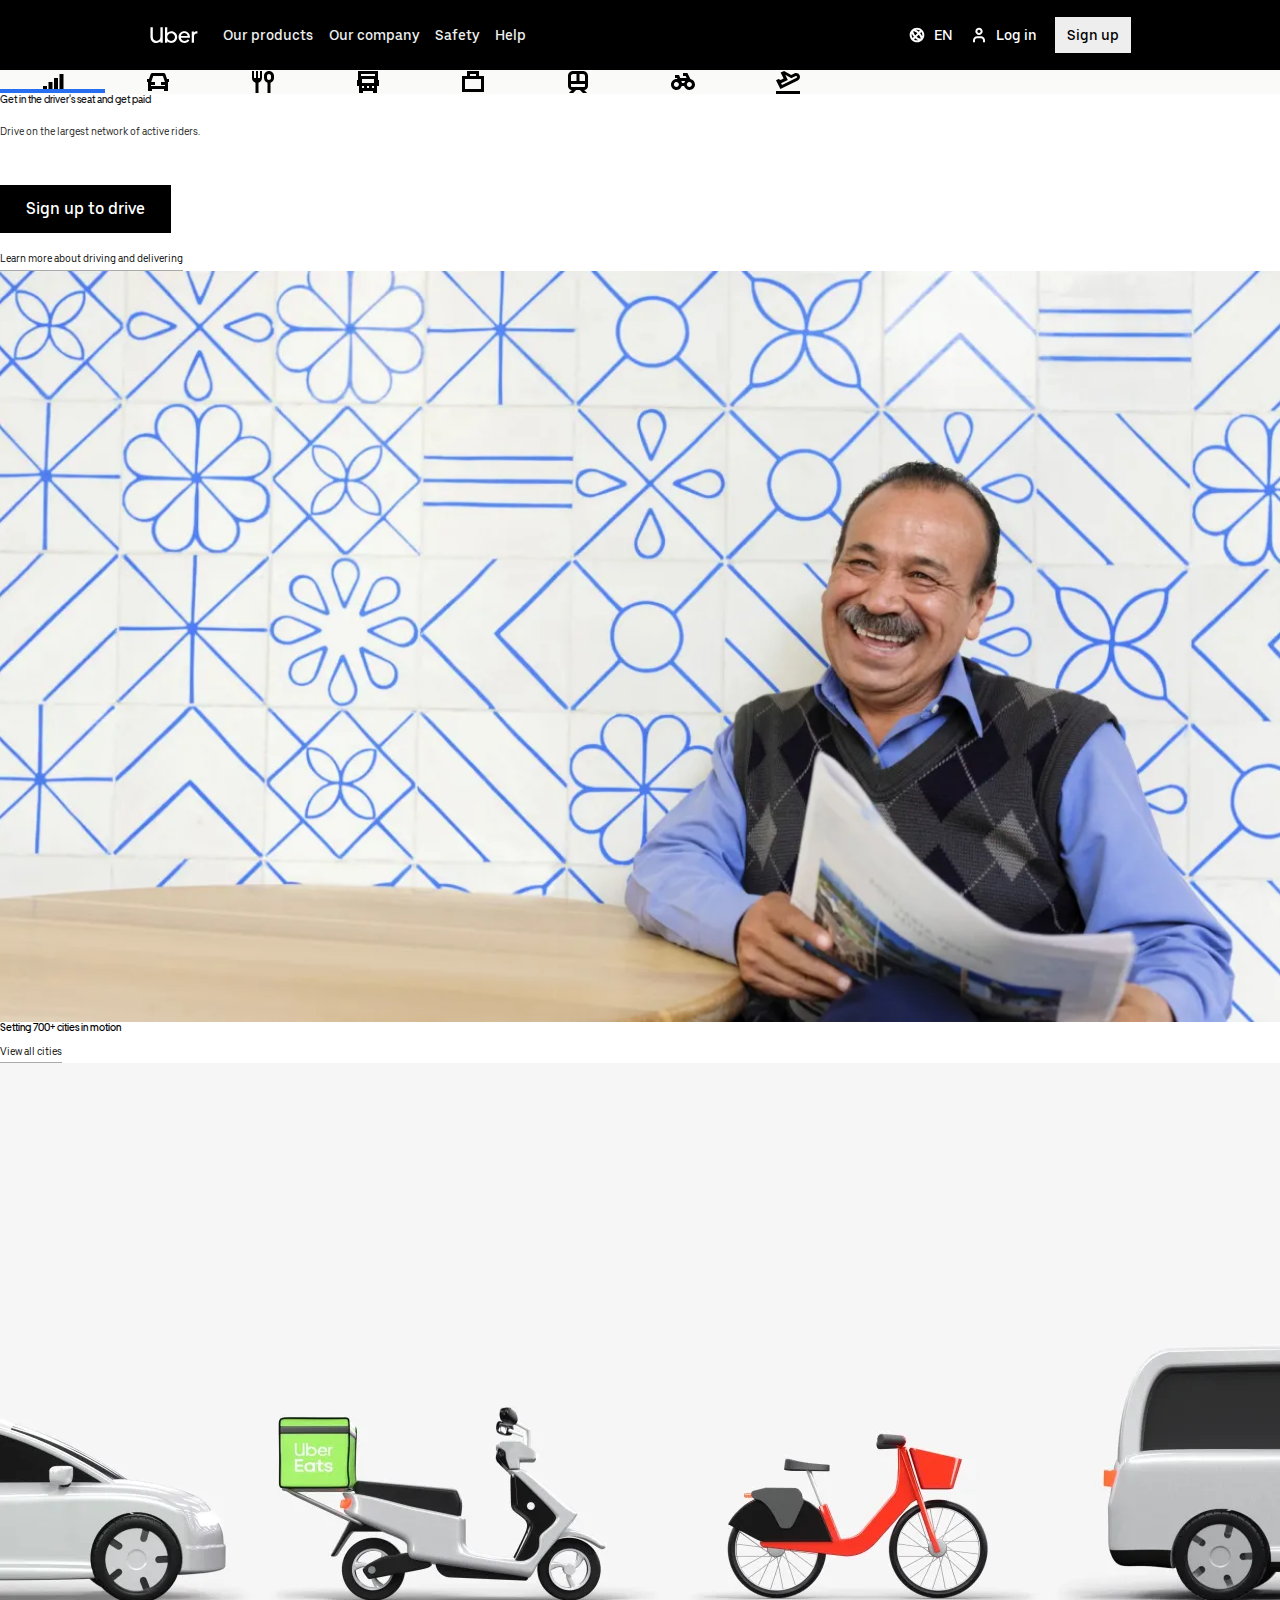
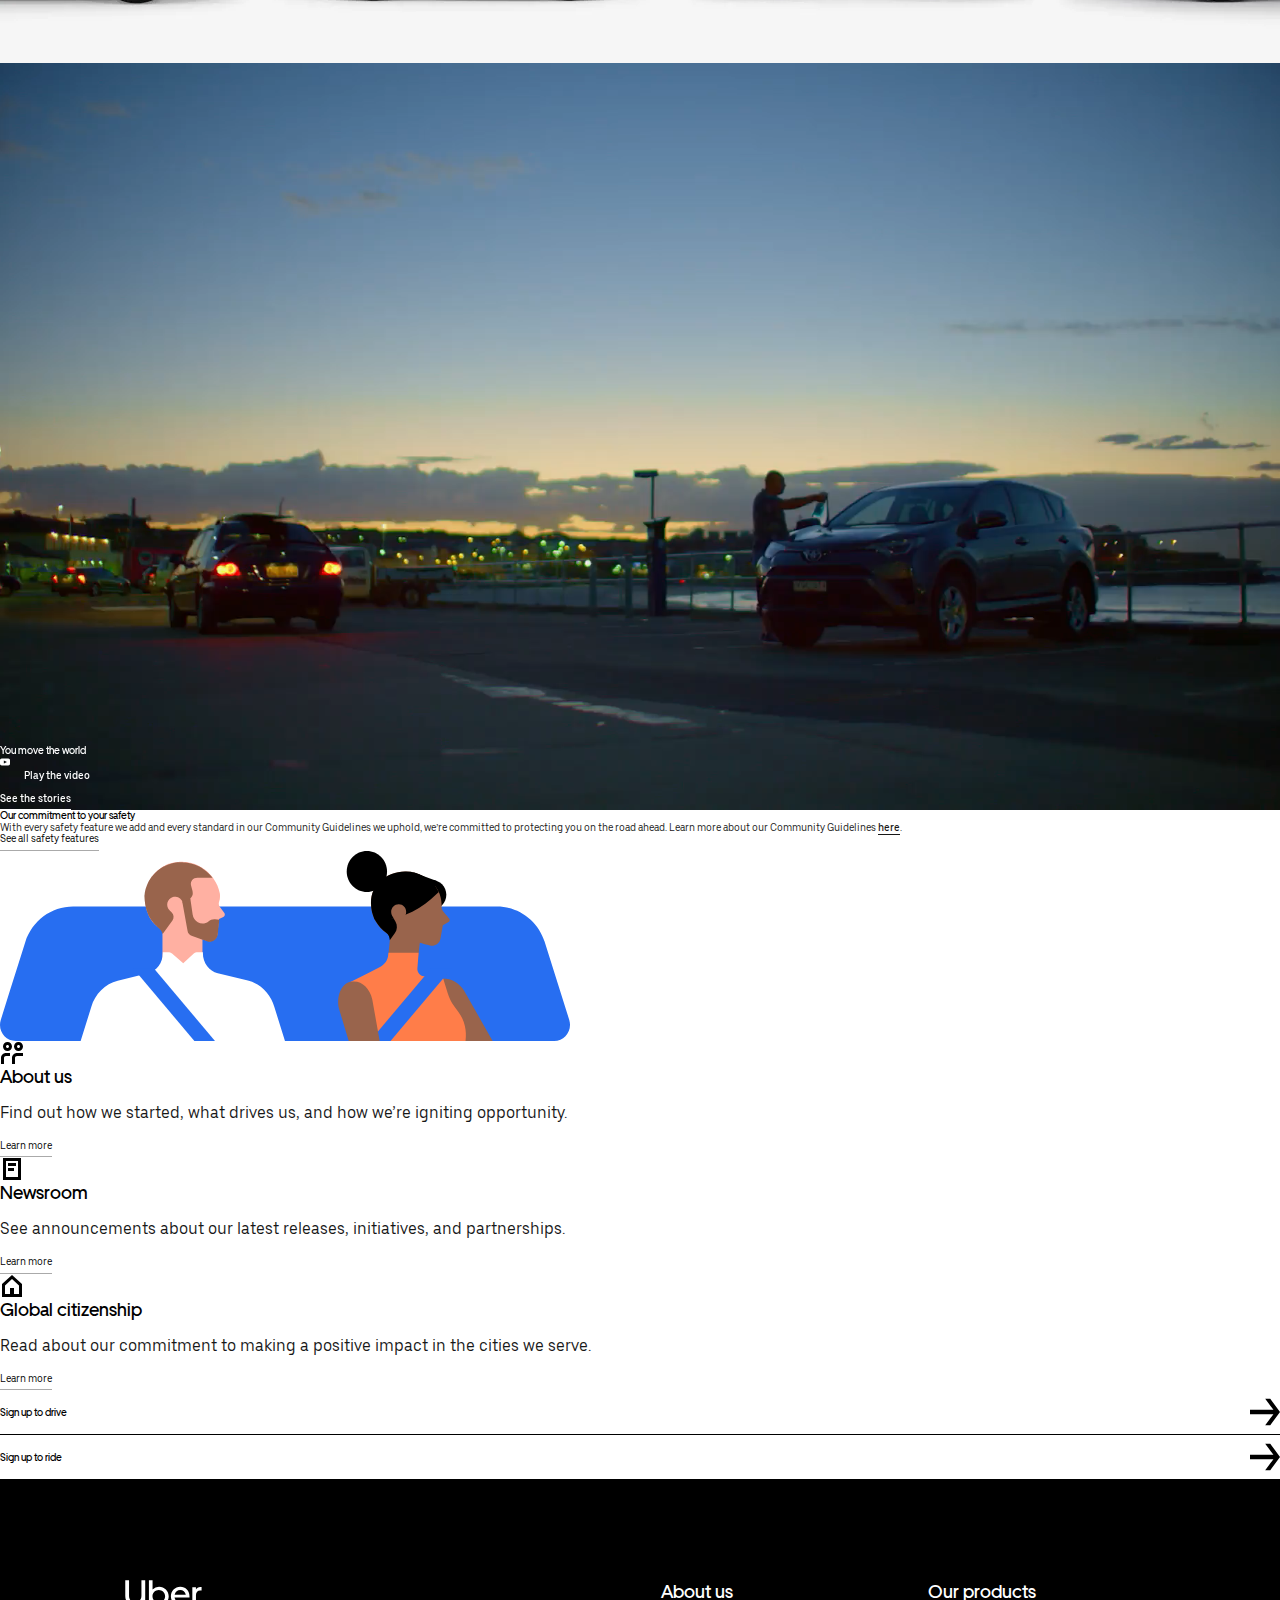
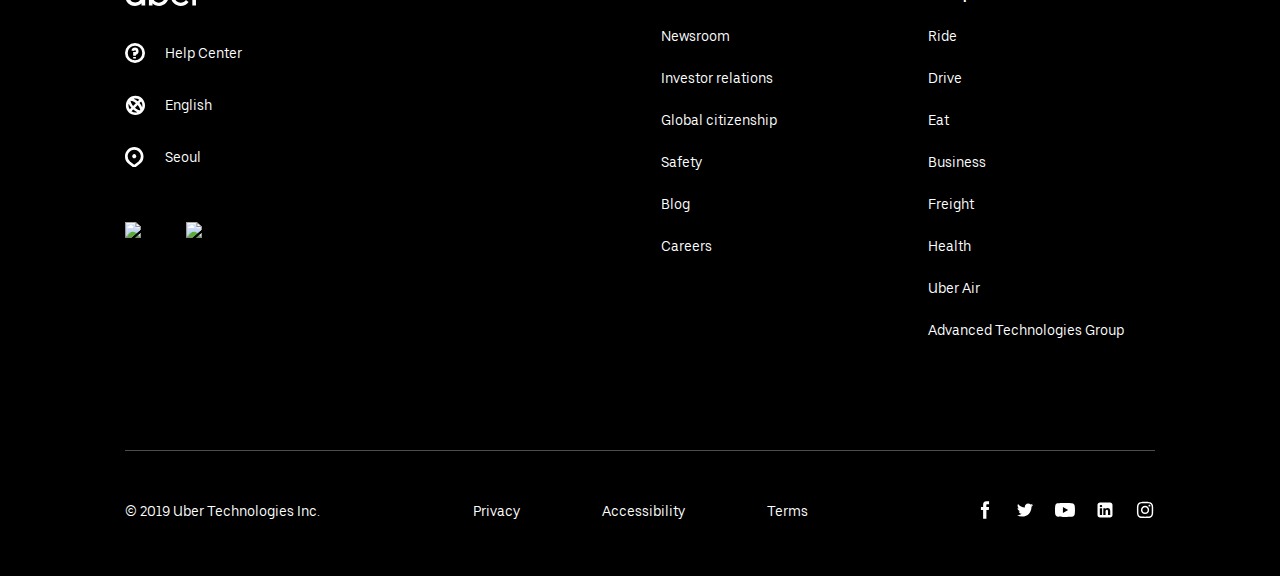
==== commit a84bfeac: "190925 Header, footer PC 레이아웃 CSS 정리" ====
--- a/index.html
+++ b/index.html
@@ -24,20 +24,36 @@
                 </h1>
                 <div class="util-box">
                     <ul class="util-list clear-fix">
-                        <li><a href="#self" class="language-btn">EN</a></li>
-                        <li><a href="#self" class="login-btn">Log in</a></li>
+                        <li class="language">
+                            <a href="#self" class="language-btn">
+                                <svg aria-hidden="true" viewBox="0 0 24 24" fill="none">
+                                    <title>EN</title>
+                                    <path d="M12 1C5.9 1 1 5.9 1 12s4.9 11 11 11 11-4.9 11-11S18.1 1 12 1zm8 11c0 .7-.1 1.4-.3 2-.6-1.5-1.6-3.1-3-4.7l1.8-1.8c1 1.3 1.5 2.8 1.5 4.5zM6.5 6.5c1.3 0 3.6.8 6 2.9l-3.2 3.2C7.1 9.8 6.5 7.5 6.5 6.5zm8.1 5c2.3 2.7 2.9 5 2.9 6-1.3 0-3.6-.8-6-2.9l3.1-3.1zm1.9-6.1l-1.9 1.9c-1.6-1.4-3.2-2.4-4.7-3 .7-.2 1.3-.3 2-.3 1.8 0 3.3.5 4.6 1.4zM4 12c0-.7.1-1.4.3-2 .6 1.5 1.6 3.1 3 4.7l-1.8 1.8C4.5 15.2 4 13.7 4 12zm3.5 6.6l1.9-1.9c1.6 1.4 3.2 2.4 4.7 3-.7.2-1.3.3-2 .3-1.8 0-3.3-.5-4.6-1.4z"></path>
+                                </svg>
+                                EN
+                            </a>
+                        </li>
+                        <li>
+                            <a href="#self" class="login-btn">
+                                <svg viewBox="0 0 24 24" fill="none">
+                                    <title>Log in</title>
+                                    <path fill-rule="evenodd" clip-rule="evenodd" d="M17.5 6.5c0 3-2.5 5.5-5.5 5.5S6.5 9.5 6.5 6.5 9 1 12 1s5.5 2.5 5.5 5.5zm-3 0C14.5 5.1 13.4 4 12 4S9.5 5.1 9.5 6.5 10.6 9 12 9s2.5-1.1 2.5-2.5zM3 20c0-3.3 2.7-6 6-6h6c3.3 0 6 2.7 6 6v3h-3v-3c0-1.7-1.4-3-3-3H9c-1.6 0-3 1.3-3 3v3H3v-3z"></path>
+                                </svg>
+                                Log in
+                            </a>
+                        </li>
                         <li><a href="#self" class="signup-btn">Sign up</a></li>
                     </ul>
                     <button type="button" class="nav-btn" aria-label="navigation button">
                         <span>gnb button</span>
                     </button>
                 </div>
-                    <ul class="menu-list">
-                        <li><a href="">Our products</a></li>
-                        <li><a href="">Our company</a></li>
-                        <li><a href="">Safety</a></li>
-                        <li><a href="">Help</a></li>
-                    </ul>
+                <ul class="menu-list">
+                    <li><a href="#self">Our products</a></li>
+                    <li><a href="#self">Our company</a></li>
+                    <li><a href="#self">Safety</a></li>
+                    <li><a href="#self">Help</a></li>
+                </ul>
             </div>
             <nav class="navigation">
                 <h2 class="a11y-hidden">Global menu</h2>
@@ -261,50 +277,50 @@
                 <h2 class="a11y-hidden">products</h2>
                 <div class="product-list">
                     <ul role="tablist">
-                        <li class="product-list-tab on" role="tab" aria-controls="prod-earn" tabindex="0">
-                            <a href="#self">
+                        <li class="product-list-tab on">
+                            <a href="#self" id="prod-earn-tab" role="tab" aria-selected="true" aria-controls="prod-earn">
                                 <img src="./assets/images/product-icon-graph.svg" alt="">
                                 <span>Earn</span>
                             </a>
                         </li>
-                        <li class="product-list-tab" role="tab" aria-controls="prod-ride" tabindex="0">
-                            <a href="#self">
+                        <li class="product-list-tab">
+                            <a href="#self" id="prod-ride-tab" role="tab" aria-selected="false" aria-controls="prod-ride">
                                 <img src="./assets/images/product-icon-car.svg" alt="">
                                 <span>Ride</span>
                             </a>
                         </li>
-                        <li class="product-list-tab" role="tab" aria-controls="prod-eat" tabindex="0">
-                            <a href="#self">
+                        <li class="product-list-tab">
+                            <a href="#self" id="prod-eat-tab" role="tab" aria-selected="false" aria-controls="prod-eat">
                                 <img src="./assets/images/product-icon-eats.svg" alt="">
                                 <span>Eat</span>
                             </a>
                         </li>
-                        <li class="product-list-tab" role="tab" aria-controls="prod-freight" tabindex="0">
-                            <a href="#self">
+                        <li class="product-list-tab">
+                            <a href="#self" id="prod-freight-tab" role="tab" aria-selected="false" aria-controls="prod-freight">
                                 <img src="./assets/images/product-icon-truck.svg" alt="">
                                 <span>Freight</span>
                             </a>
                         </li>
-                        <li class="product-list-tab" role="tab" aria-controls="prod-business" tabindex="0">
-                            <a href="#self">
+                        <li class="product-list-tab">
+                            <a href="#self" id="prod-business-tab" role="tab" aria-selected="false" aria-controls="prod-business">
                                 <img src="./assets/images/product-icon-business.svg" alt="">
                                 <span>Business</span>
                             </a>
                         </li>
-                        <li class="product-list-tab" role="tab" aria-controls="prod-transit" tabindex="0">
-                            <a href="#self">
+                        <li class="product-list-tab">
+                            <a href="#self" id="prod-transit-tab" role="tab" aria-selected="false" aria-controls="prod-transit">
                                 <img src="./assets/images/product-icon-subway.svg" alt="">
                                 <span>Transit</span>
                             </a>
                         </li>
-                        <li class="product-list-tab" role="tab" aria-controls="prod-bike" tabindex="0">
-                            <a href="#self">
+                        <li class="product-list-tab">
+                            <a href="#self" id="prod-bike-tab" role="tab" aria-selected="false" aria-controls="prod-bike">
                                 <img src="./assets/images/product-icon-bike.svg" alt="">
                                 <span>Bike</span>
                             </a>
                         </li>
-                        <li class="product-list-tab" role="tab" aria-controls="prod-fly" tabindex="0">
-                            <a href="#self">
+                        <li class="product-list-tab">
+                            <a href="#self" id="prod-fly-tab" role="tab" aria-selected="false" aria-controls="prod-fly">
                                 <img src="./assets/images/product-icon-airplane.svg" alt="">
                                 <span>Fly</span>
                             </a>
@@ -312,12 +328,12 @@
                     </ul>
                 </div>
                 <div class="product-outer">
-                    <div class="product-panel on" id="prod-earn" role="tabpanel" aria-labelledby="tab1">
+                    <div class="product-panel on" id="prod-earn" role="tabpanel" aria-labelledby="prod-earn-tab">
                         <div class="detail-text">
                             <em>Get in the driver's seat and get paid</em>
                             <p>Drive on the largest network of active riders.</p>
                             <a href="#self" class="btn-link">Sign up to drive</a>
-                            <div>
+                            <div class="text-link-box">
                                 <a href="#self" class="text-link">Learn more about driving and delivering</a>
                             </div>
                         </div>
@@ -325,7 +341,7 @@
                             <img src="./assets/images/earn_2x.jpg" alt="">
                         </div>
                     </div>
-                    <div class="product-panel" id="prod-ride" role="tabpanel" aria-labelledby="tab2">
+                    <div class="product-panel" id="prod-ride" role="tabpanel" aria-labelledby="prod-ride-tab">
                         <div class="detail-text">
                             <em>Request a ride now</em>
                             <form class="request-input-box">
@@ -333,22 +349,23 @@
                                     <label for="user-location" class="a11y-hidden">pickup location</label>
                                     <input type="text" id="user-location" name="pickup" placeholder="Enter pickup location" required>
                                     <a href="#self">
-                                        <svg aria-hidden="true" focusable="false" width="16px" height="16px" fill="currentColor" viewBox="0 0 24 24" tabindex="0" role="button" aria-label="Locate me" class="pe-location-fetch bi ys fr yt s7 yu">
+                                        <svg aria-hidden="true" focusable="false" fill="#c5c5c5" viewBox="0 0 24 24" tabindex="0" role="button" aria-label="Locate me" class="pe-location-fetch bi ys fr yt s7 yu">
                                             <path d="M10.5 13.5L.5 11 21 3l-8 20.5-2.5-10z"></path>
                                         </svg>
                                     </a>
                                 </fieldset>
                                 <fieldset class="destination">
-                                    <label for="" class="a11y-hidden">Enter destination</label>
-                                    <input type="text" id="" name="destination" placeholder="Enter destination" required>
+                                    <label for="user-destination" class="a11y-hidden">Enter destination</label>
+                                    <input type="text" id="user-destination" name="destination" placeholder="Enter destination" required>
                                     <a href="#self" role="button">
-                                        <svg viewBox="0 0 24 24" fill="none" width="16px" height="16px">
-                                            <title>Arrow right (filled)</title><path d="M22.2 12l-6.5 9h-3.5l5.5-7.5H2v-3h15.7L12.2 3h3.5l6.5 9z" fill="currentColor"></path>
+                                        <svg viewBox="0 0 24 24" fill="#c5c5c5">
+                                            <title>Arrow right (filled)</title>
+                                            <path d="M22.2 12l-6.5 9h-3.5l5.5-7.5H2v-3h15.7L12.2 3h3.5l6.5 9z"></path>
                                         </svg>
                                     </a>
                                 </fieldset>
                             </form>
-                            <div>
+                            <div class="text-link-box">
                                 <a href="#self" class="text-link">Learn more about riding</a>
                             </div>
                         </div>
@@ -356,12 +373,12 @@
                             <img src="./assets/images/map.jpg" alt="">
                         </div>
                     </div>
-                    <div class="product-panel" id="prod-eat" role="tabpanel" aria-labelledby="tab3">
+                    <div class="product-panel" id="prod-eat" role="tabpanel" aria-labelledby="prod-eat-tab">
                         <div class="detail-text">
                             <em>Delicious eats, delivered easy</em>
                             <p>The restaurants you love, delivered to your door.</p>
                             <a href="#self" class="btn-link">Order now</a>
-                            <div>
+                            <div class="text-link-box">
                                 <a href="#self" class="text-link">Own a restaurant? Partner with Uber Eats</a>
                             </div>
                         </div>
@@ -369,12 +386,12 @@
                             <img src="./assets/images/Eats_2x.jpg" alt="">
                         </div>
                     </div>
-                    <div class="product-panel" id="prod-freight" role="tabpanel" aria-labelledby="tab5">
+                    <div class="product-panel" id="prod-freight" role="tabpanel" aria-labelledby="prod-freight-tab">
                         <div class="detail-text">
                             <em>A new direction for freight</em>
                             <p>Greater transparency for shippers and carriers to do business together.</p>
                             <a href="#self" class="btn-link">Get shipper details</a>
-                            <div>
+                            <div class="text-link-box">
                                 <a href="#self" class="text-link">Sign up to be a carrier</a>
                             </div>
                         </div>
@@ -382,7 +399,7 @@
                             <img src="./assets/images/Freight_2x.jpg" alt="">
                         </div>
                     </div>
-                    <div class="product-panel" id="prod-business" role="tabpanel" aria-labelledby="tab5">
+                    <div class="product-panel" id="prod-business" role="tabpanel" aria-labelledby="prod-business-tab">
                         <div class="detail-text">
                             <em>Move your teams and employees</em>
                             <p>Uber for Business helps to simplify business travel, expensing, and customer experiences.</p>
@@ -392,7 +409,7 @@
                             <img src="./assets/images/Business_2x.jpg" alt="">
                         </div>
                     </div>
-                    <div class="product-panel" id="prod-transit" role="tabpanel" aria-labelledby="tab6">
+                    <div class="product-panel" id="prod-transit" role="tabpanel" aria-labelledby="prod-transit-tab">
                         <div class="detail-text">
                             <em>Public transit in the app</em>
                             <p>Plan your transit journey using real-time information and step-by-step directions right in the app.</p>
@@ -402,7 +419,7 @@
                             <img src="./assets/images/Transit_2x.jpg" alt="">
                         </div>
                     </div>
-                    <div class="product-panel" id="prod-bike" role="tabpanel" aria-labelledby="tab7">
+                    <div class="product-panel" id="prod-bike" role="tabpanel" aria-labelledby="prod-bike-tab">
                         <div class="detail-text">
                             <em>Bike or scoot there, with JUMP</em>
                             <p>Go farther and have more fun with electric bikes and scooters.</p>
@@ -412,7 +429,7 @@
                             <img src="./assets/images/bikes_2x.jpg" alt="">
                         </div>
                     </div>
-                    <div class="product-panel" id="prod-fly" role="tabpanel" aria-labelledby="tab8">
+                    <div class="product-panel" id="prod-fly" role="tabpanel" aria-labelledby="prod-fly-tab">
                         <div class="detail-text">
                             <em>Ridesharing at new heights</em>
                             <p>Building the future of transportation with urban aerial ridesharing.</p>
@@ -511,129 +528,131 @@
             </ul>
         </main>
         <footer id="footer">
-            <div class="footer-top">
-                <a href="#self" class="footer-logo">
-                    <svg xmlns="http://www.w3.org/2000/svg" viewBox="0 0 154 52" fill="#fff">
-                        <path d="M8.088 31.704c0 8.136 5.328 13.392 12.384 13.392 6.984 0 12.384-5.4 12.384-13.392V.6h7.56V51h-7.488v-4.68c-3.384 3.528-8.064 5.544-13.32 5.544-10.8 0-19.08-7.848-19.08-19.728V.6h7.56v31.104zM47.832 51V.6h7.272v18.36a18.156 18.156 0 0 1 13.032-5.472c10.8 0 19.296 8.568 19.296 19.224 0 10.584-8.496 19.152-19.296 19.152-5.112 0-9.792-2.088-13.104-5.472V51h-7.2zm7.128-18.288c0 7.056 5.616 12.744 12.672 12.744 6.912 0 12.6-5.688 12.6-12.744 0-7.128-5.688-12.744-12.6-12.744-6.984 0-12.672 5.616-12.672 12.744zm36.792-.072c0-10.368 8.136-19.08 18.864-19.08 10.584 0 18.36 8.136 18.36 19.08v2.376h-29.88c1.008 5.976 5.976 10.44 12.168 10.44 4.248 0 7.848-1.728 10.584-5.4l5.256 3.888c-3.672 4.896-9.144 7.848-15.84 7.848-11.016 0-19.512-8.208-19.512-19.152zm18.72-12.744c-5.4 0-9.936 3.744-11.232 9.36h22.392c-1.224-5.616-5.76-9.36-11.16-9.36zm42.696.864h-3.024c-4.752 0-8.208 3.672-8.208 9.36V51h-7.272V14.28h7.2v4.536c1.8-2.952 4.752-4.824 8.784-4.824h2.52v6.768z"/>
-                    </svg>
-                </a>
-                <ul class="footer-help">
-                    <li>
-                        <a href="#self">
-                            <span class="icon">
-                                <svg aria-hidden="true" focusable="false" fill="currentColor" viewBox="0 0 24 24">
-                                    <path d="M12 0a12 12 0 1 0 12 12A12 12 0 0 0 12 0zm0 20.73A8.73 8.73 0 1 1 20.73 12 8.74 8.74 0 0 1 12 20.73z"></path>
-                                    <path d="M12 5.45a4.37 4.37 0 0 0-4.28 3.5l3.21.65A1.09 1.09 0 1 1 12 10.91H9.82v4.36h3.27V14A4.36 4.36 0 0 0 12 5.45zM9.82 16.7h3.27v1.85H9.82z"></path>
-                                </svg>
-                            </span>
-                            Help Center
-                        </a>
-                    </li>
-                    <li>
-                        <a href="#self">
-                            <span class="icon">
-                                <svg aria-hidden="true" focusable="false" fill="currentColor" viewBox="0 0 23 23">
-                                    <path d="M12 1C5.9 1 1 5.9 1 12s4.9 11 11 11 11-4.9 11-11S18.1 1 12 1zm8 11c0 .7-.1 1.4-.3 2-.6-1.5-1.6-3.1-3-4.7l1.8-1.8c1 1.3 1.5 2.8 1.5 4.5zM6.5 6.5c1.3 0 3.6.8 6 2.9l-3.2 3.2C7.1 9.8 6.5 7.5 6.5 6.5zm8.1 5c2.3 2.7 2.9 5 2.9 6-1.3 0-3.6-.8-6-2.9l3.1-3.1zm1.9-6.1l-1.9 1.9c-1.6-1.4-3.2-2.4-4.7-3 .7-.2 1.3-.3 2-.3 1.8 0 3.3.5 4.6 1.4zM4 12c0-.7.1-1.4.3-2 .6 1.5 1.6 3.1 3 4.7l-1.8 1.8C4.5 15.2 4 13.7 4 12zm3.5 6.6l1.9-1.9c1.6 1.4 3.2 2.4 4.7 3-.7.2-1.3.3-2 .3-1.8 0-3.3-.5-4.6-1.4z" fill="currentColor"></path>
-                                </svg>
-                            </span>
-                            English
-                        </a>
-                    </li>
-                    <li>
-                        <a href="#self">
-                            <span class="icon">
-                                <svg aria-hidden="true" focusable="false" fill="currentColor" viewBox="0 0 17 17">
-                                    <path d="M11.477 12.274l-3.615 2.72-3.614-2.72a5.7 5.7 0 0 1-1.953-4.312c0-3.131 2.492-5.671 5.567-5.671 3.076 0 5.567 2.54 5.567 5.67a5.7 5.7 0 0 1-1.952 4.313M7.862 0C3.52 0 0 3.586 0 8.008a8.041 8.041 0 0 0 3.318 6.536l.024-.049-.023.049L7.862 18l4.544-3.456-.023-.049.023.049a8.042 8.042 0 0 0 3.319-6.536C15.725 3.586 12.205 0 7.862 0"></path><path d="M6.638 6.628a1.788 1.788 0 0 0 0 2.495c.676.69 1.773.69 2.449 0a1.786 1.786 0 0 0 0-2.495 1.71 1.71 0 0 0-2.45 0"></path>
-                                </svg>
-                            </span>
-                            Seoul
-                        </a>
-                    </li>
-                </ul>
-                <div class="footer-sitemap">
-                    <div>
-                        <a href="#self" id="footer-about">About us</a>
-                        <ul class="footer-sitemap-list" aria-labelledby="footer-about">
-                            <li><a href="#self">Newsroom</a></li>
-                            <li><a href="#self">Investor relations</a></li>
-                            <li><a href="#self">Global citizenship</a></li>
-                            <li><a href="#self">Safety</a></li>
-                            <li><a href="#self">Blog</a></li>
-                            <li><a href="#self">Careers</a></li>
+            <div class="footer-inner">
+                <div class="footer-top">
+                    <a href="#self" class="footer-logo">
+                        <svg xmlns="http://www.w3.org/2000/svg" viewBox="0 0 154 52" fill="#fff">
+                            <path d="M8.088 31.704c0 8.136 5.328 13.392 12.384 13.392 6.984 0 12.384-5.4 12.384-13.392V.6h7.56V51h-7.488v-4.68c-3.384 3.528-8.064 5.544-13.32 5.544-10.8 0-19.08-7.848-19.08-19.728V.6h7.56v31.104zM47.832 51V.6h7.272v18.36a18.156 18.156 0 0 1 13.032-5.472c10.8 0 19.296 8.568 19.296 19.224 0 10.584-8.496 19.152-19.296 19.152-5.112 0-9.792-2.088-13.104-5.472V51h-7.2zm7.128-18.288c0 7.056 5.616 12.744 12.672 12.744 6.912 0 12.6-5.688 12.6-12.744 0-7.128-5.688-12.744-12.6-12.744-6.984 0-12.672 5.616-12.672 12.744zm36.792-.072c0-10.368 8.136-19.08 18.864-19.08 10.584 0 18.36 8.136 18.36 19.08v2.376h-29.88c1.008 5.976 5.976 10.44 12.168 10.44 4.248 0 7.848-1.728 10.584-5.4l5.256 3.888c-3.672 4.896-9.144 7.848-15.84 7.848-11.016 0-19.512-8.208-19.512-19.152zm18.72-12.744c-5.4 0-9.936 3.744-11.232 9.36h22.392c-1.224-5.616-5.76-9.36-11.16-9.36zm42.696.864h-3.024c-4.752 0-8.208 3.672-8.208 9.36V51h-7.272V14.28h7.2v4.536c1.8-2.952 4.752-4.824 8.784-4.824h2.52v6.768z"/>
+                        </svg>
+                    </a>
+                    <ul class="footer-help">
+                        <li>
+                            <a href="#self">
+                                <span class="icon">
+                                    <svg aria-hidden="true" focusable="false" fill="currentColor" viewBox="0 0 24 24">
+                                        <path d="M12 0a12 12 0 1 0 12 12A12 12 0 0 0 12 0zm0 20.73A8.73 8.73 0 1 1 20.73 12 8.74 8.74 0 0 1 12 20.73z"></path>
+                                        <path d="M12 5.45a4.37 4.37 0 0 0-4.28 3.5l3.21.65A1.09 1.09 0 1 1 12 10.91H9.82v4.36h3.27V14A4.36 4.36 0 0 0 12 5.45zM9.82 16.7h3.27v1.85H9.82z"></path>
+                                    </svg>
+                                </span>
+                                Help Center
+                            </a>
+                        </li>
+                        <li>
+                            <a href="#self">
+                                <span class="icon">
+                                    <svg aria-hidden="true" focusable="false" fill="currentColor" viewBox="0 0 23 23">
+                                        <path d="M12 1C5.9 1 1 5.9 1 12s4.9 11 11 11 11-4.9 11-11S18.1 1 12 1zm8 11c0 .7-.1 1.4-.3 2-.6-1.5-1.6-3.1-3-4.7l1.8-1.8c1 1.3 1.5 2.8 1.5 4.5zM6.5 6.5c1.3 0 3.6.8 6 2.9l-3.2 3.2C7.1 9.8 6.5 7.5 6.5 6.5zm8.1 5c2.3 2.7 2.9 5 2.9 6-1.3 0-3.6-.8-6-2.9l3.1-3.1zm1.9-6.1l-1.9 1.9c-1.6-1.4-3.2-2.4-4.7-3 .7-.2 1.3-.3 2-.3 1.8 0 3.3.5 4.6 1.4zM4 12c0-.7.1-1.4.3-2 .6 1.5 1.6 3.1 3 4.7l-1.8 1.8C4.5 15.2 4 13.7 4 12zm3.5 6.6l1.9-1.9c1.6 1.4 3.2 2.4 4.7 3-.7.2-1.3.3-2 .3-1.8 0-3.3-.5-4.6-1.4z" fill="currentColor"></path>
+                                    </svg>
+                                </span>
+                                English
+                            </a>
+                        </li>
+                        <li>
+                            <a href="#self">
+                                <span class="icon">
+                                    <svg aria-hidden="true" focusable="false" fill="currentColor" viewBox="0 0 17 17">
+                                        <path d="M11.477 12.274l-3.615 2.72-3.614-2.72a5.7 5.7 0 0 1-1.953-4.312c0-3.131 2.492-5.671 5.567-5.671 3.076 0 5.567 2.54 5.567 5.67a5.7 5.7 0 0 1-1.952 4.313M7.862 0C3.52 0 0 3.586 0 8.008a8.041 8.041 0 0 0 3.318 6.536l.024-.049-.023.049L7.862 18l4.544-3.456-.023-.049.023.049a8.042 8.042 0 0 0 3.319-6.536C15.725 3.586 12.205 0 7.862 0"></path><path d="M6.638 6.628a1.788 1.788 0 0 0 0 2.495c.676.69 1.773.69 2.449 0a1.786 1.786 0 0 0 0-2.495 1.71 1.71 0 0 0-2.45 0"></path>
+                                    </svg>
+                                </span>
+                                Seoul
+                            </a>
+                        </li>
+                    </ul>
+                    <div class="footer-sitemap">
+                        <div>
+                            <a href="#self" id="footer-about">About us</a>
+                            <ul class="footer-sitemap-list" aria-labelledby="footer-about">
+                                <li><a href="#self">Newsroom</a></li>
+                                <li><a href="#self">Investor relations</a></li>
+                                <li><a href="#self">Global citizenship</a></li>
+                                <li><a href="#self">Safety</a></li>
+                                <li><a href="#self">Blog</a></li>
+                                <li><a href="#self">Careers</a></li>
+                            </ul>
+                        </div>
+                        <div>
+                            <a href="#self" id="footer-product">Our products</a>
+                            <ul class="footer-sitemap-list" aria-labelledby="footer-product">
+                                <li><a href="#self">Ride</a></li>
+                                <li><a href="#self">Drive</a></li>
+                                <li><a href="#self">Eat</a></li>
+                                <li><a href="#self">Business</a></li>
+                                <li><a href="#self">Freight</a></li>
+                                <li><a href="#self">Health</a></li>
+                                <li><a href="#self">Uber Air</a></li>
+                                <li><a href="#self">Advanced Technologies Group</a></li>
+                            </ul>
+                        </div>
+                    </div>
+                    <div class="download-apps">
+                        <a href="#self"><img src="./assets/images/app-down.svg" alt="appStore download button"></a>
+                        <a href="#self"><img src="./assets/images/google-down.svg" alt="googlePlay download button"></a>
+                    </div>
+                    <div class="footer-sns">
+                        <ul class="clear-fix">
+                            <li>
+                                <a href="#self">
+                                    <svg aria-hidden="true" focusable="false" fill="white" viewBox="0 0 64 64">
+                                        <title>Facebook Shortcut button</title>
+                                        <path d="M36.463 60h-10.5V32h-7v-9.625h7v-5.6C25.963 8.725 28.063 4 37.338 4h7.7v9.625h-4.9c-3.675 0-3.85 1.4-3.85 3.85v4.9h8.75L44.163 32h-7.7v28z"></path>
+                                    </svg>
+                                </a>
+                            </li>
+                            <li>
+                                <a href="#self">
+                                    <svg aria-hidden="true" focusable="false" fill="white" viewBox="0 0 64 64">
+                                        <title>Twitter Shortcut button</title>
+                                        <path d="M58 15.877c-1.94.812-3.89 1.462-6.155 1.625 2.265-1.3 3.89-3.402 4.703-5.83-2.103 1.3-4.378 2.103-6.805 2.59-1.777-2.102-4.702-3.402-7.617-3.402-5.83 0-10.695 4.702-10.695 10.694 0 .813.163 1.625.325 2.428C22.85 23.494 15.07 19.279 9.727 12.8c-.975 1.625-1.462 3.402-1.462 5.342 0 3.727 1.94 6.967 4.702 8.907-1.777 0-3.402-.488-4.865-1.3v.162c0 5.18 3.728 9.395 8.582 10.37-.975.162-1.777.325-2.752.325-.65 0-1.3 0-1.94-.163 1.3 4.215 5.342 7.293 9.882 7.455-3.565 2.915-8.257 4.54-13.284 4.54-.813 0-1.777 0-2.59-.163a29.893 29.893 0 0 0 16.362 4.865c19.601 0 30.296-16.199 30.296-30.296v-1.3c2.102-1.787 3.89-3.565 5.342-5.667z"></path>
+                                    </svg>
+                                </a>
+                            </li>
+                            <li>
+                                <a href="#self">
+                                    <svg aria-hidden="true" focusable="false" fill="white" viewBox="0 0 24 24">
+                                        <title>Youtube Shortcut button</title>
+                                        <path d="M23.5 6.2c-.3-1-1.1-1.9-2.1-2.1-1.9-.6-9.4-.6-9.4-.6s-7.5 0-9.4.5C1.6 4.3.8 5.1.5 6.1 0 8.1 0 12 0 12s0 3.9.5 5.8c.3 1 1.1 1.9 2.1 2.1 1.9.5 9.4.5 9.4.5s7.5 0 9.4-.5c1-.3 1.8-1.1 2.1-2.1.5-1.9.5-5.8.5-5.8s0-3.9-.5-5.8zm-14 9.4V8.4l6.3 3.6-6.3 3.6z"></path>
+                                    </svg>
+                                </a>
+                            </li>
+                            <li>
+                                <a href="#self">
+                                    <svg aria-hidden="true" focusable="false" fill="white" viewBox="0 0 64 64">
+                                        <title>linkedIn Shortcut button</title>
+                                        <path d="M48.172 7.998H15.974C11.611 7.998 8 11.61 8 15.973v31.9c0 4.514 3.61 8.125 7.974 8.125h32.047c4.364 0 7.974-3.61 7.974-7.974V15.973c.15-4.364-3.46-7.975-7.823-7.975zm-25.54 40.017h-7.166v-21.8h7.167v21.8zM19.05 23.229c-2.538 0-4.031-1.643-4.031-3.733s1.642-3.733 4.031-3.733c2.539 0 4.032 1.642 4.032 3.733.15 2.09-1.493 3.733-4.032 3.733zm29.714 24.786h-7.167V36.368c0-2.986-1.045-4.927-3.733-4.927-1.941 0-3.135 1.344-3.733 2.688a5.569 5.569 0 0 0-.298 1.791v12.095h-7.168s.15-19.71 0-21.8h7.168v3.136c.896-1.494 2.687-3.584 6.57-3.584 4.778 0 8.361 3.136 8.361 9.855v12.393z"></path>
+                                    </svg>
+                                </a>
+                            </li>
+                            <li>
+                                <a href="#self">
+                                    <svg aria-hidden="true" focusable="false" fill="white" viewBox="0 0 64 64">
+                                        <title>Instargram Shortcut button</title>
+                                        <path d="M58.022 21.275c-.178-2.671-.534-4.63-1.247-6.233-.712-1.78-1.602-3.205-3.027-4.63-1.425-1.425-2.85-2.315-4.63-3.027-1.603-.713-3.562-1.069-6.233-1.247-2.85-.178-3.74-.178-10.685-.178s-7.836 0-10.685.178c-2.671.178-4.63.534-6.233 1.247-1.78.712-3.205 1.602-4.63 3.027-1.425 1.425-2.315 2.85-3.027 4.63-.713 1.603-1.069 3.562-1.247 6.233C6.2 23.946 6.2 24.837 6.2 31.96s0 7.836.178 10.685c.178 2.671.534 4.63 1.247 6.233.712 1.78 1.602 3.205 3.027 4.63 1.425 1.425 2.85 2.315 4.63 3.027 1.603.713 3.562 1.069 6.233 1.247 2.671.178 3.562.178 10.685.178s7.836 0 10.685-.178c2.671-.178 4.63-.534 6.233-1.247 1.78-.712 3.205-1.602 4.63-3.027 1.425-1.425 2.315-2.85 3.027-4.63.713-1.603 1.069-3.562 1.247-6.233.178-2.671.178-3.562.178-10.685s0-7.836-.178-10.685zm-4.63 21.192c-.178 2.493-.534 3.918-.89 4.808-.535 1.247-1.069 2.137-1.96 3.028-.89.89-1.78 1.424-3.027 1.959-.89.356-2.315.712-4.808.89-2.671.178-3.562.178-10.507.178s-7.658 0-10.507-.178c-2.493-.178-3.918-.534-4.808-.89-1.247-.535-2.137-1.069-3.028-1.96-.89-.89-1.424-1.78-1.959-3.027-.356-.89-.712-2.315-.89-4.808-.178-2.671-.178-3.562-.178-10.507s0-7.658.178-10.507c.178-2.493.534-3.918.89-4.808.535-1.247 1.069-2.137 1.96-3.027.89-.89 1.78-1.425 3.027-1.96.89-.356 2.315-.712 4.808-.89 2.85-.178 3.562-.178 10.507-.178s7.657 0 10.507.178c2.493.178 3.918.534 4.808.89 1.247.535 2.137 1.07 3.028 1.96.89.89 1.424 1.78 1.958 3.027.357.89.713 2.315.89 4.808.179 2.671.179 3.562.179 10.507s0 7.658-.178 10.507z"></path><path d="M32.2 18.604c-7.301 0-13.178 5.877-13.178 13.178S24.899 44.96 32.2 44.96c7.301 0 13.178-5.877 13.178-13.178S39.501 18.604 32.2 18.604zm0 21.726c-4.808 0-8.548-3.918-8.548-8.548s3.918-8.548 8.548-8.548 8.548 3.918 8.548 8.548-3.74 8.548-8.548 8.548zM46.09 15.042c-1.603 0-3.027 1.425-3.027 3.027s1.246 3.028 3.027 3.028c1.603 0 3.027-1.247 3.027-3.028s-1.424-3.205-3.027-3.027z"></path>
+                                    </svg>
+                                </a>
+                            </li>
                         </ul>
                     </div>
-                    <div>
-                        <a href="#self" id="footer-product">Our products</a>
-                        <ul class="footer-sitemap-list" aria-labelledby="footer-product">
-                            <li><a href="#self">Ride</a></li>
-                            <li><a href="#self">Drive</a></li>
-                            <li><a href="#self">Eat</a></li>
-                            <li><a href="#self">Business</a></li>
-                            <li><a href="#self">Freight</a></li>
-                            <li><a href="#self">Health</a></li>
-                            <li><a href="#self">Uber Air</a></li>
-                            <li><a href="#self">Advanced Technologies Group</a></li>
-                        </ul>
-                    </div>
-                </div>
-                <div class="download-apps">
-                    <a href="#self"><img src="./assets/images/app-down.svg" alt="appStore download button"></a>
-                    <a href="#self"><img src="./assets/images/google-down.svg" alt="googlePlay download button"></a>
-                </div>
-                <div class="footer-sns">
-                    <ul class="clear-fix">
-                        <li>
-                            <a href="#self">
-                                <svg aria-hidden="true" focusable="false" fill="white" viewBox="0 0 64 64" title="facebook">
-                                    <title>Facebook Shortcut button</title>
-                                    <path d="M36.463 60h-10.5V32h-7v-9.625h7v-5.6C25.963 8.725 28.063 4 37.338 4h7.7v9.625h-4.9c-3.675 0-3.85 1.4-3.85 3.85v4.9h8.75L44.163 32h-7.7v28z"></path>
-                                </svg>
-                            </a>
-                        </li>
-                        <li>
-                            <a href="#self">
-                                <svg aria-hidden="true" focusable="false" fill="white" viewBox="0 0 64 64" title="twitter">
-                                    <title>Twitter Shortcut button</title>
-                                    <path d="M58 15.877c-1.94.812-3.89 1.462-6.155 1.625 2.265-1.3 3.89-3.402 4.703-5.83-2.103 1.3-4.378 2.103-6.805 2.59-1.777-2.102-4.702-3.402-7.617-3.402-5.83 0-10.695 4.702-10.695 10.694 0 .813.163 1.625.325 2.428C22.85 23.494 15.07 19.279 9.727 12.8c-.975 1.625-1.462 3.402-1.462 5.342 0 3.727 1.94 6.967 4.702 8.907-1.777 0-3.402-.488-4.865-1.3v.162c0 5.18 3.728 9.395 8.582 10.37-.975.162-1.777.325-2.752.325-.65 0-1.3 0-1.94-.163 1.3 4.215 5.342 7.293 9.882 7.455-3.565 2.915-8.257 4.54-13.284 4.54-.813 0-1.777 0-2.59-.163a29.893 29.893 0 0 0 16.362 4.865c19.601 0 30.296-16.199 30.296-30.296v-1.3c2.102-1.787 3.89-3.565 5.342-5.667z"></path>
-                                </svg>
-                            </a>
-                        </li>
-                        <li>
-                            <a href="#self">
-                                <svg aria-hidden="true" focusable="false" fill="white" viewBox="0 0 24 24" title="youtube">
-                                    <title>Youtube Shortcut button</title>
-                                    <path d="M23.5 6.2c-.3-1-1.1-1.9-2.1-2.1-1.9-.6-9.4-.6-9.4-.6s-7.5 0-9.4.5C1.6 4.3.8 5.1.5 6.1 0 8.1 0 12 0 12s0 3.9.5 5.8c.3 1 1.1 1.9 2.1 2.1 1.9.5 9.4.5 9.4.5s7.5 0 9.4-.5c1-.3 1.8-1.1 2.1-2.1.5-1.9.5-5.8.5-5.8s0-3.9-.5-5.8zm-14 9.4V8.4l6.3 3.6-6.3 3.6z"></path>
-                                </svg>
-                            </a>
-                        </li>
-                        <li>
-                            <a href="#self">
-                                <svg aria-hidden="true" focusable="false" fill="white" viewBox="0 0 64 64" title="linkedin">
-                                    <title>linkedIn Shortcut button</title>
-                                    <path d="M48.172 7.998H15.974C11.611 7.998 8 11.61 8 15.973v31.9c0 4.514 3.61 8.125 7.974 8.125h32.047c4.364 0 7.974-3.61 7.974-7.974V15.973c.15-4.364-3.46-7.975-7.823-7.975zm-25.54 40.017h-7.166v-21.8h7.167v21.8zM19.05 23.229c-2.538 0-4.031-1.643-4.031-3.733s1.642-3.733 4.031-3.733c2.539 0 4.032 1.642 4.032 3.733.15 2.09-1.493 3.733-4.032 3.733zm29.714 24.786h-7.167V36.368c0-2.986-1.045-4.927-3.733-4.927-1.941 0-3.135 1.344-3.733 2.688a5.569 5.569 0 0 0-.298 1.791v12.095h-7.168s.15-19.71 0-21.8h7.168v3.136c.896-1.494 2.687-3.584 6.57-3.584 4.778 0 8.361 3.136 8.361 9.855v12.393z"></path>
-                                </svg>
-                            </a>
-                        </li>
-                        <li>
-                            <a href="#self">
-                                <svg aria-hidden="true" focusable="false" fill="white" viewBox="0 0 64 64" title="instagram">
-                                    <title>Instargram Shortcut button</title>
-                                    <path d="M58.022 21.275c-.178-2.671-.534-4.63-1.247-6.233-.712-1.78-1.602-3.205-3.027-4.63-1.425-1.425-2.85-2.315-4.63-3.027-1.603-.713-3.562-1.069-6.233-1.247-2.85-.178-3.74-.178-10.685-.178s-7.836 0-10.685.178c-2.671.178-4.63.534-6.233 1.247-1.78.712-3.205 1.602-4.63 3.027-1.425 1.425-2.315 2.85-3.027 4.63-.713 1.603-1.069 3.562-1.247 6.233C6.2 23.946 6.2 24.837 6.2 31.96s0 7.836.178 10.685c.178 2.671.534 4.63 1.247 6.233.712 1.78 1.602 3.205 3.027 4.63 1.425 1.425 2.85 2.315 4.63 3.027 1.603.713 3.562 1.069 6.233 1.247 2.671.178 3.562.178 10.685.178s7.836 0 10.685-.178c2.671-.178 4.63-.534 6.233-1.247 1.78-.712 3.205-1.602 4.63-3.027 1.425-1.425 2.315-2.85 3.027-4.63.713-1.603 1.069-3.562 1.247-6.233.178-2.671.178-3.562.178-10.685s0-7.836-.178-10.685zm-4.63 21.192c-.178 2.493-.534 3.918-.89 4.808-.535 1.247-1.069 2.137-1.96 3.028-.89.89-1.78 1.424-3.027 1.959-.89.356-2.315.712-4.808.89-2.671.178-3.562.178-10.507.178s-7.658 0-10.507-.178c-2.493-.178-3.918-.534-4.808-.89-1.247-.535-2.137-1.069-3.028-1.96-.89-.89-1.424-1.78-1.959-3.027-.356-.89-.712-2.315-.89-4.808-.178-2.671-.178-3.562-.178-10.507s0-7.658.178-10.507c.178-2.493.534-3.918.89-4.808.535-1.247 1.069-2.137 1.96-3.027.89-.89 1.78-1.425 3.027-1.96.89-.356 2.315-.712 4.808-.89 2.85-.178 3.562-.178 10.507-.178s7.657 0 10.507.178c2.493.178 3.918.534 4.808.89 1.247.535 2.137 1.07 3.028 1.96.89.89 1.424 1.78 1.958 3.027.357.89.713 2.315.89 4.808.179 2.671.179 3.562.179 10.507s0 7.658-.178 10.507z"></path><path d="M32.2 18.604c-7.301 0-13.178 5.877-13.178 13.178S24.899 44.96 32.2 44.96c7.301 0 13.178-5.877 13.178-13.178S39.501 18.604 32.2 18.604zm0 21.726c-4.808 0-8.548-3.918-8.548-8.548s3.918-8.548 8.548-8.548 8.548 3.918 8.548 8.548-3.74 8.548-8.548 8.548zM46.09 15.042c-1.603 0-3.027 1.425-3.027 3.027s1.246 3.028 3.027 3.028c1.603 0 3.027-1.247 3.027-3.028s-1.424-3.205-3.027-3.027z"></path>
-                                </svg>
-                            </a>
-                        </li>
+                </div>
+                <div class="footer-bottom">
+                    <ul class="footer-legal">
+                        <li><a href="#self">Privacy</a></li>
+                        <li><a href="#self">Accessibility</a></li>
+                        <li><a href="#self">Terms</a></li>
                     </ul>
-                </div>
-            </div>
-            <div class="footer-bottom">
-                <ul class="footer-legal">
-                    <li><a href="#self">Privacy</a></li>
-                    <li><a href="#self">Accessibility</a></li>
-                    <li><a href="#self">Terms</a></li>
-                </ul>
-                <small class="copyright">&copy; 2019 Uber Technologies Inc.</small>
+                    <small class="copyright">&copy; 2019 Uber Technologies Inc.</small>
+                </div>
             </div>
         </footer>
     </div>
 </body>
-</html>
+</html>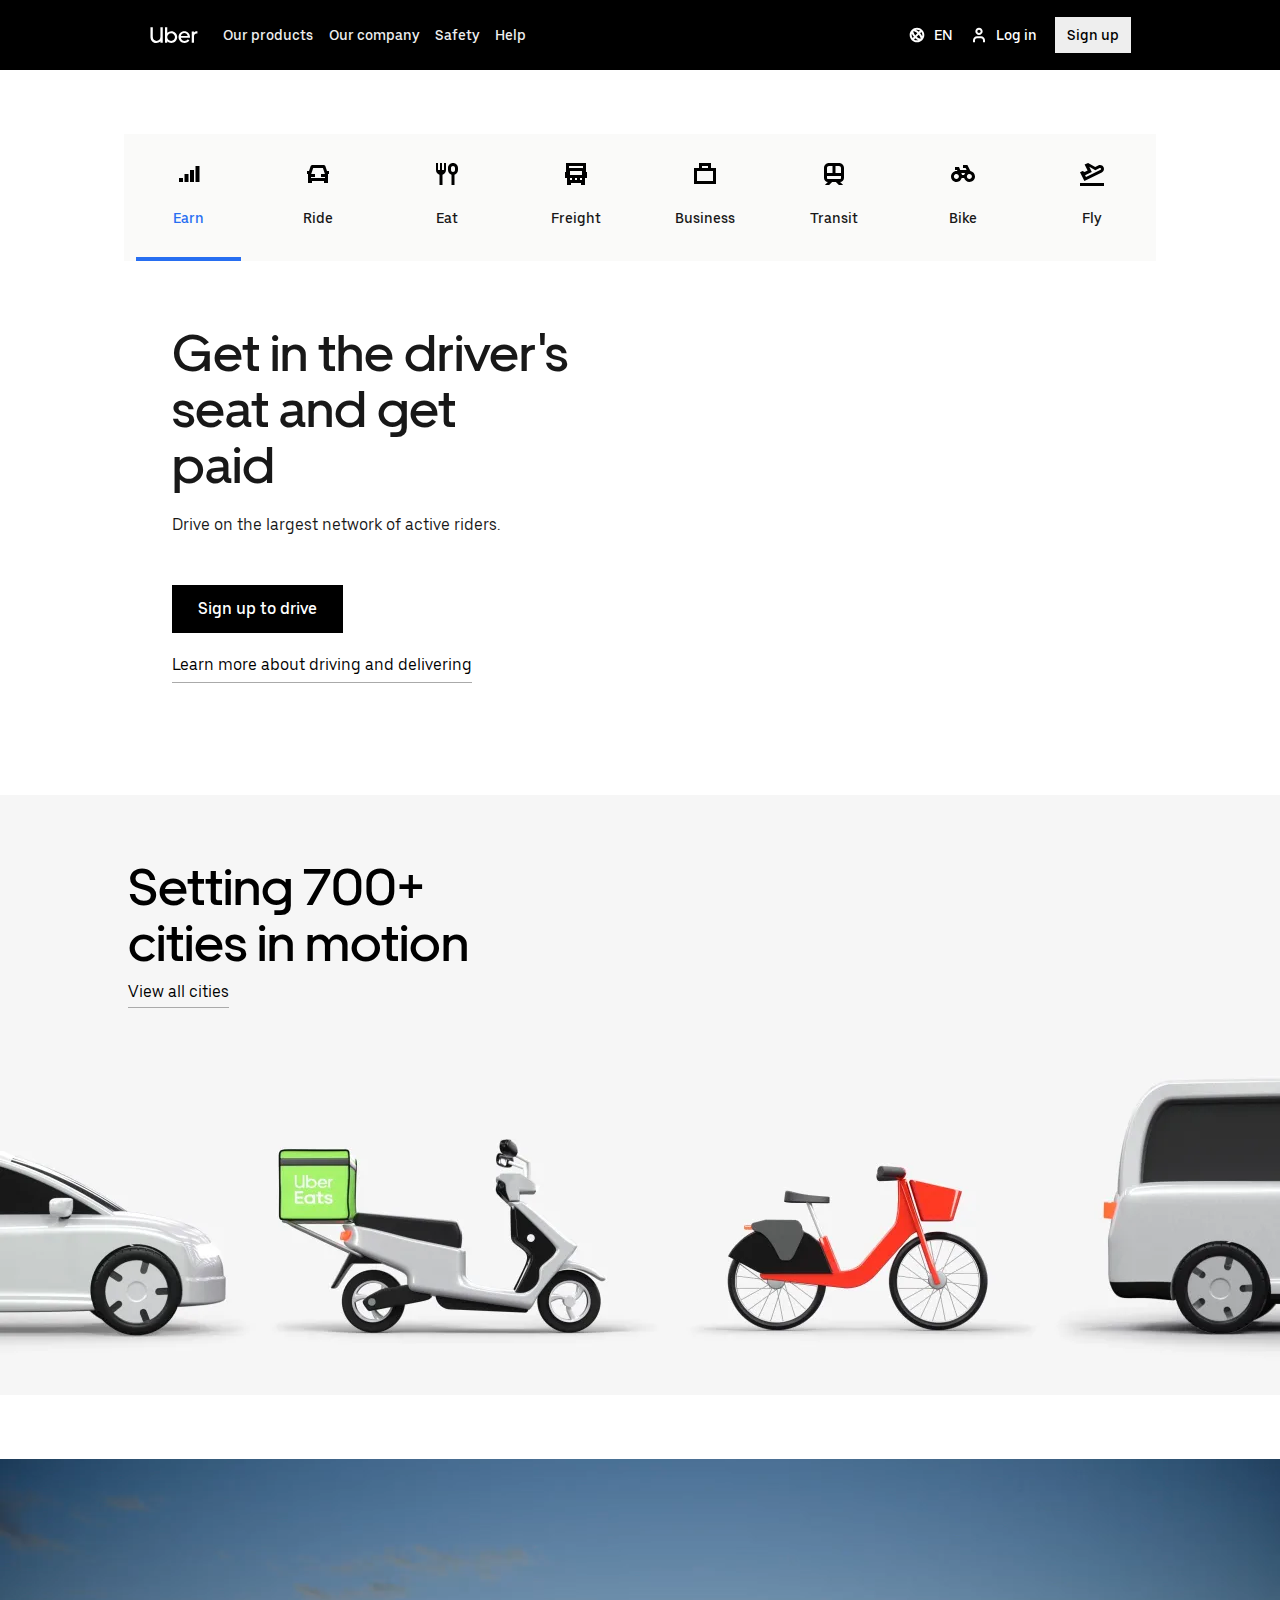
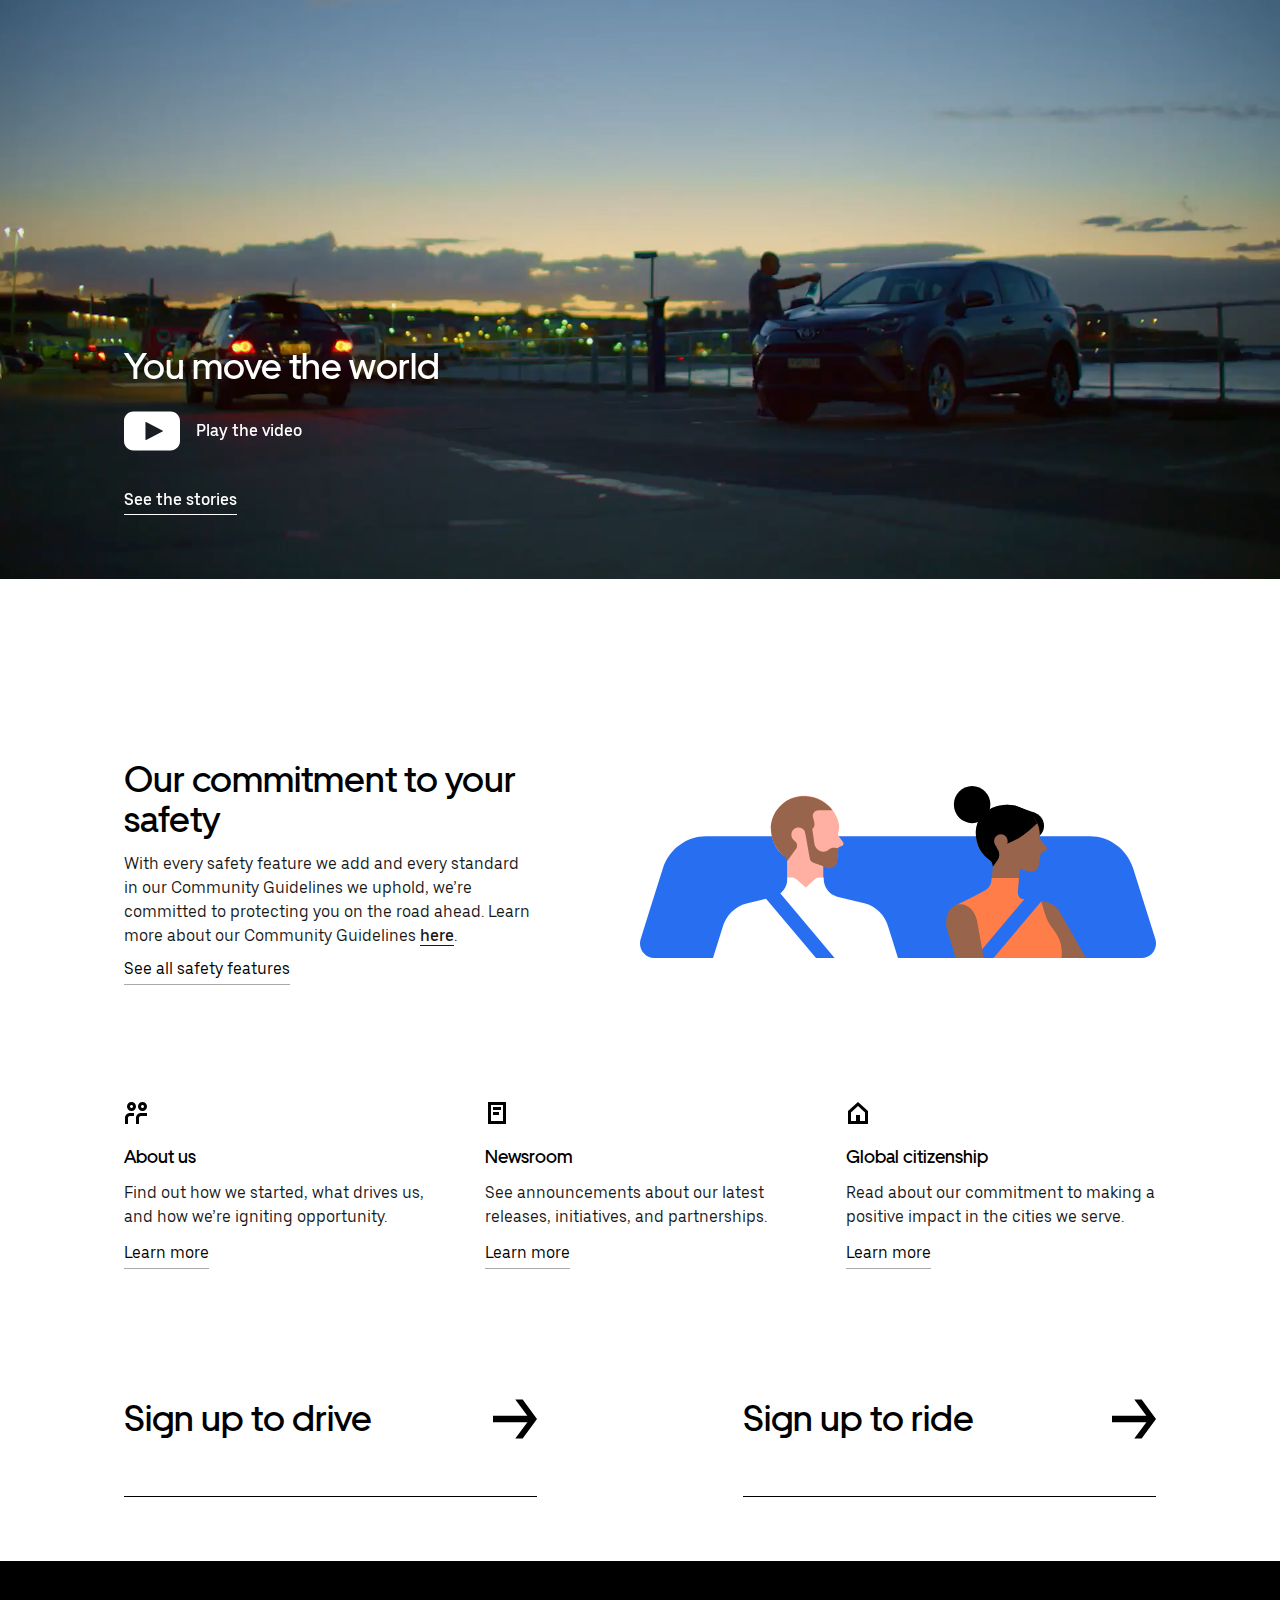
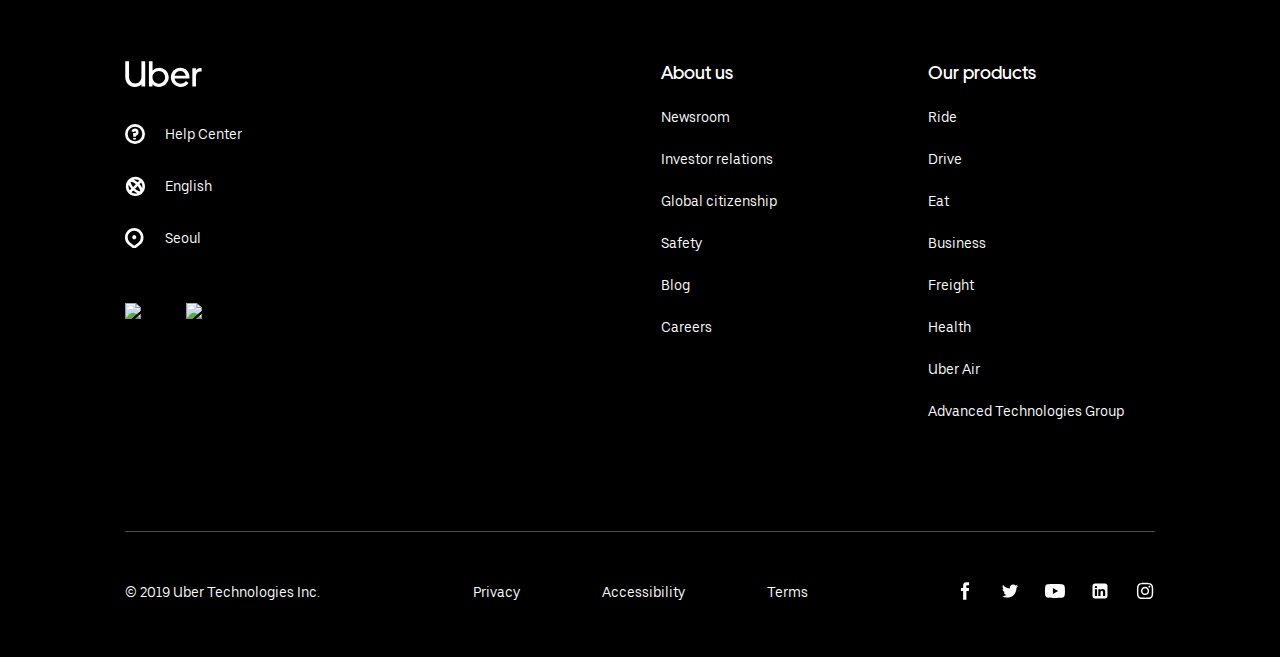
==== commit 865df22f: "190925 모바일, PC 반응형 작업 완료" ====
--- a/index.html
+++ b/index.html
@@ -372,6 +372,9 @@
                         <div class="detail-img">
                             <img src="./assets/images/map.jpg" alt="">
                         </div>
+                        <div class="ride-bg">
+                            <img src="./assets/images/ride_2x.jpg" alt="">
+                        </div>
                     </div>
                     <div class="product-panel" id="prod-eat" role="tabpanel" aria-labelledby="prod-eat-tab">
                         <div class="detail-text">
@@ -455,7 +458,7 @@
                 <div class="video-info-layer">
                     <p>You move the world</p>
                     <a href="#self" class="youtube-link">
-                        <svg aria-hidden="true" focusable="false" width="1em" height="1em" fill="white" viewBox="0 0 65 45">
+                        <svg aria-hidden="true" focusable="false" fill="white" viewBox="0 0 65 45">
                             <path d="M54 0H11C4.9 0 0 4.9 0 11v23c0 6.1 4.9 11 11 11h43c6.1 0 11-4.9 11-11V11c0-6.1-4.9-11-11-11zm-8.8 22.9l-19.5 10c-.2.1-.5 0-.7-.2 0-.1-.1-.1-.1-.2v-20c0-.3.2-.5.5-.5.1 0 .2 0 .2.1l19.5 10c.2.1.3.4.2.7.1 0 0 .1-.1.1z"></path>
                         </svg>
                         <span>Play the video</span>
@@ -509,7 +512,7 @@
                     <a href="#self">
                         <p>Sign up to drive</p>
                         <span>
-                            <svg aria-hidden="true" focusable="false" width="44px" height="1em" fill="#000000" viewBox="0 0 36 36">
+                            <svg aria-hidden="true" focusable="false" fill="#000000" viewBox="0 0 36 36">
                                 <path fill-rule="evenodd" clip-rule="evenodd" d="M18.2354 2H24.2711L36 18L24.2711 34H18.2354L28.1237 20.56H0V15.44H28.1237L18.2354 2Z"></path>
                             </svg>
                         </span>
@@ -519,7 +522,7 @@
                     <a href="#self">
                         <p>Sign up to ride</p>
                         <span>
-                            <svg aria-hidden="true" focusable="false" width="44px" height="1em" fill="#000000" viewBox="0 0 36 36">
+                            <svg aria-hidden="true" focusable="false" fill="#000000" viewBox="0 0 36 36">
                                 <path fill-rule="evenodd" clip-rule="evenodd" d="M18.2354 2H24.2711L36 18L24.2711 34H18.2354L28.1237 20.56H0V15.44H28.1237L18.2354 2Z"></path>
                             </svg>
                         </span>
